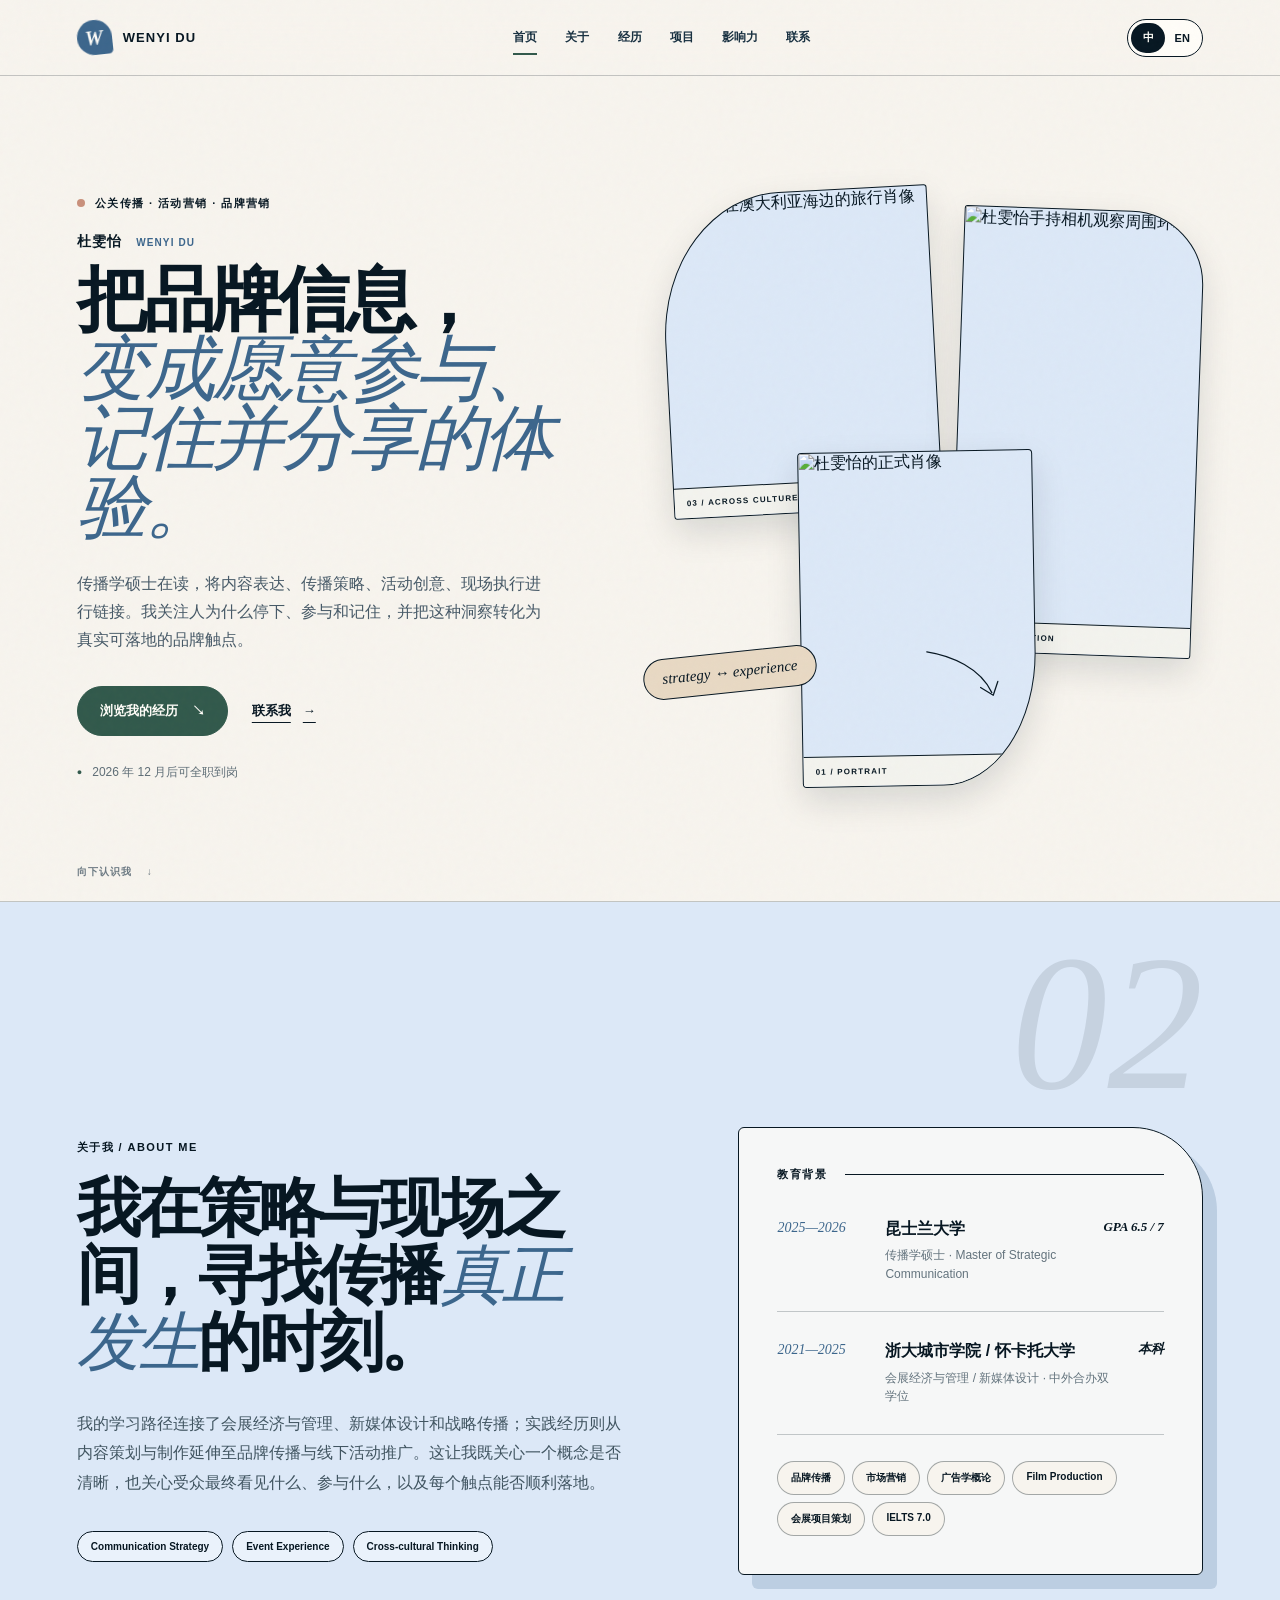
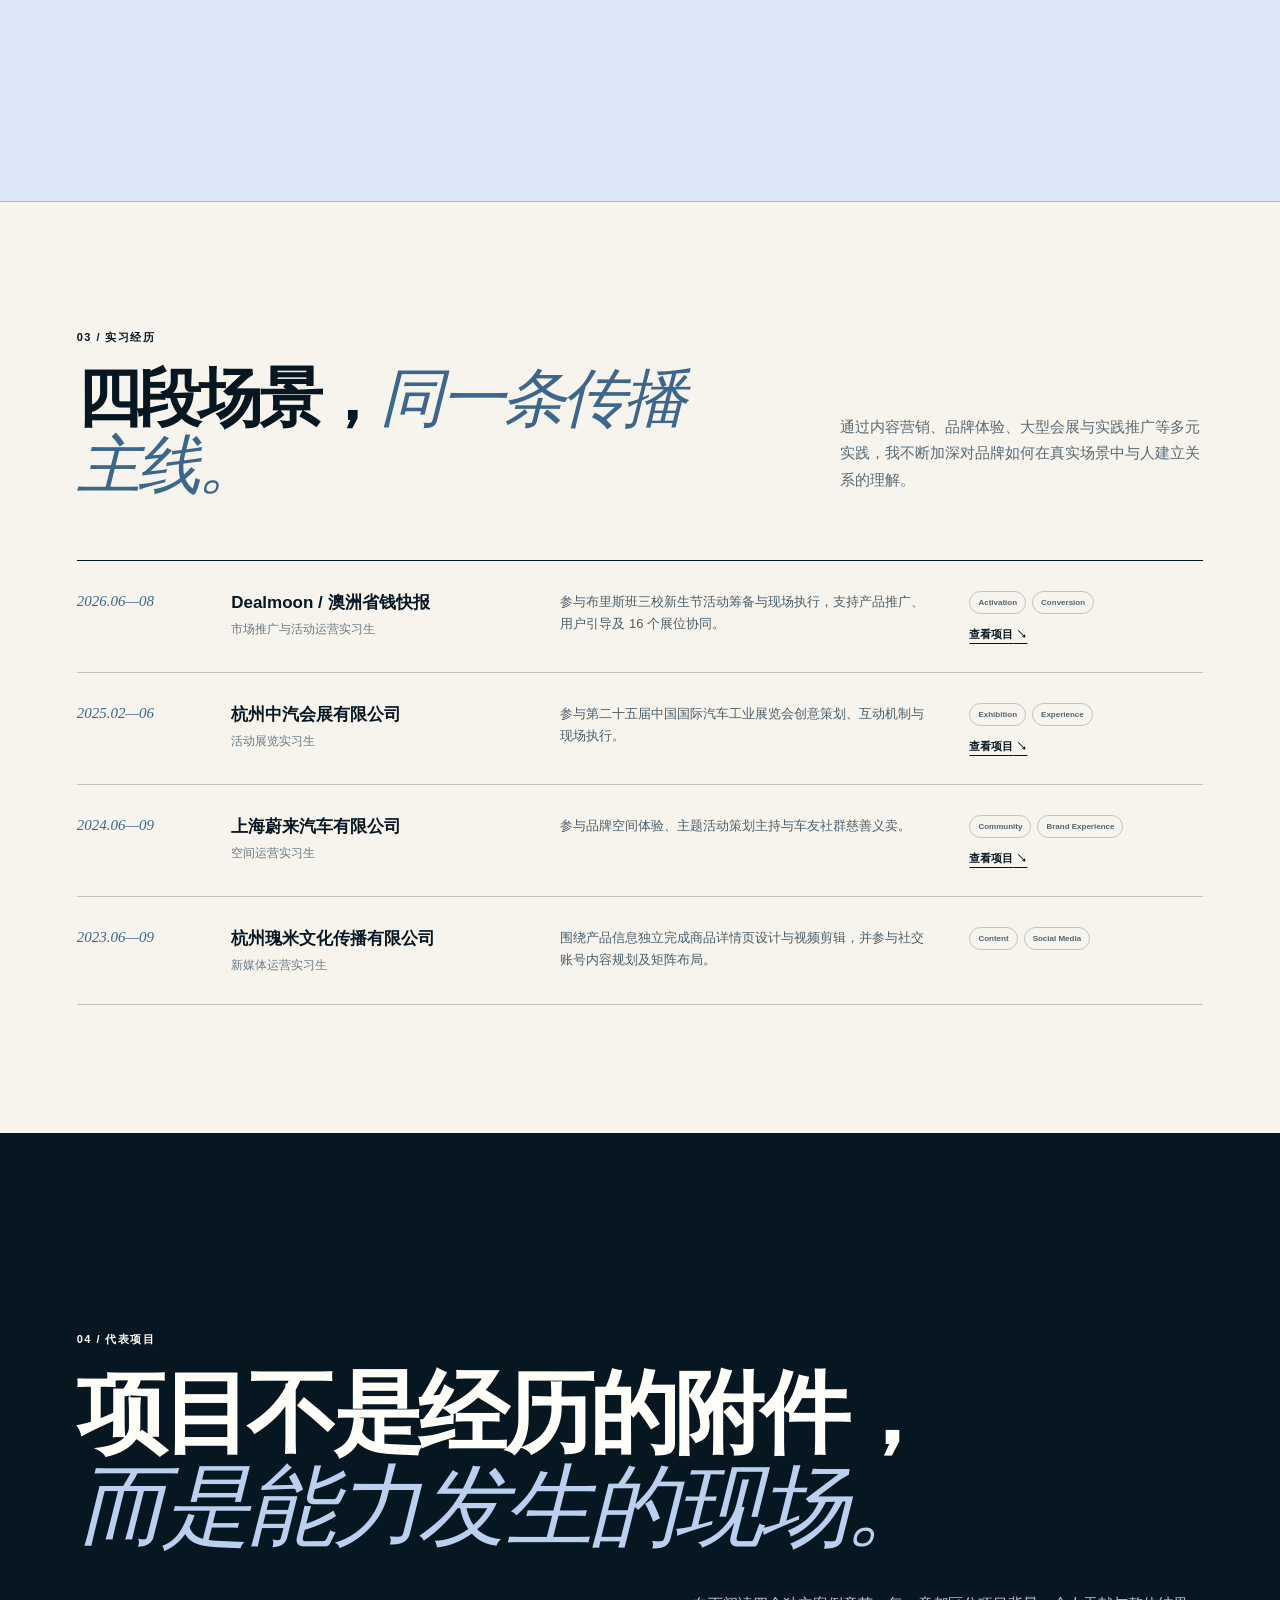
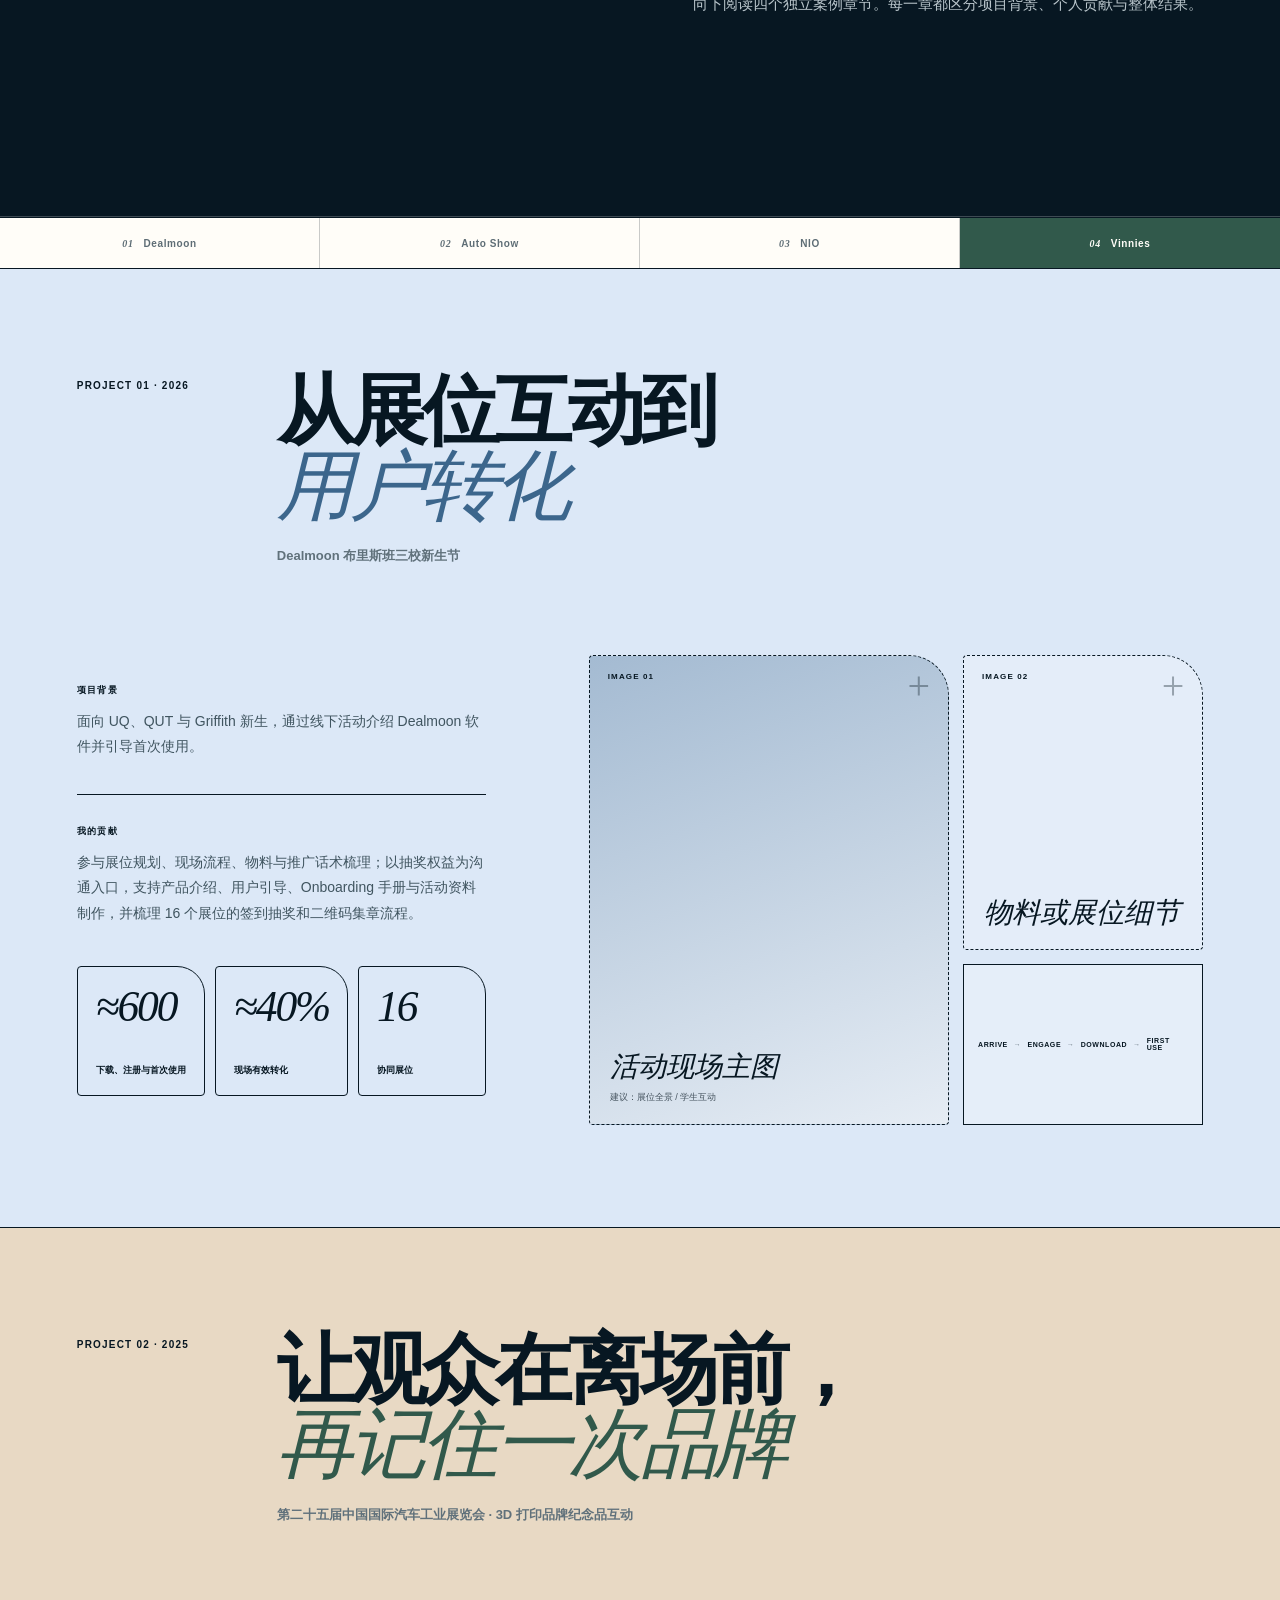
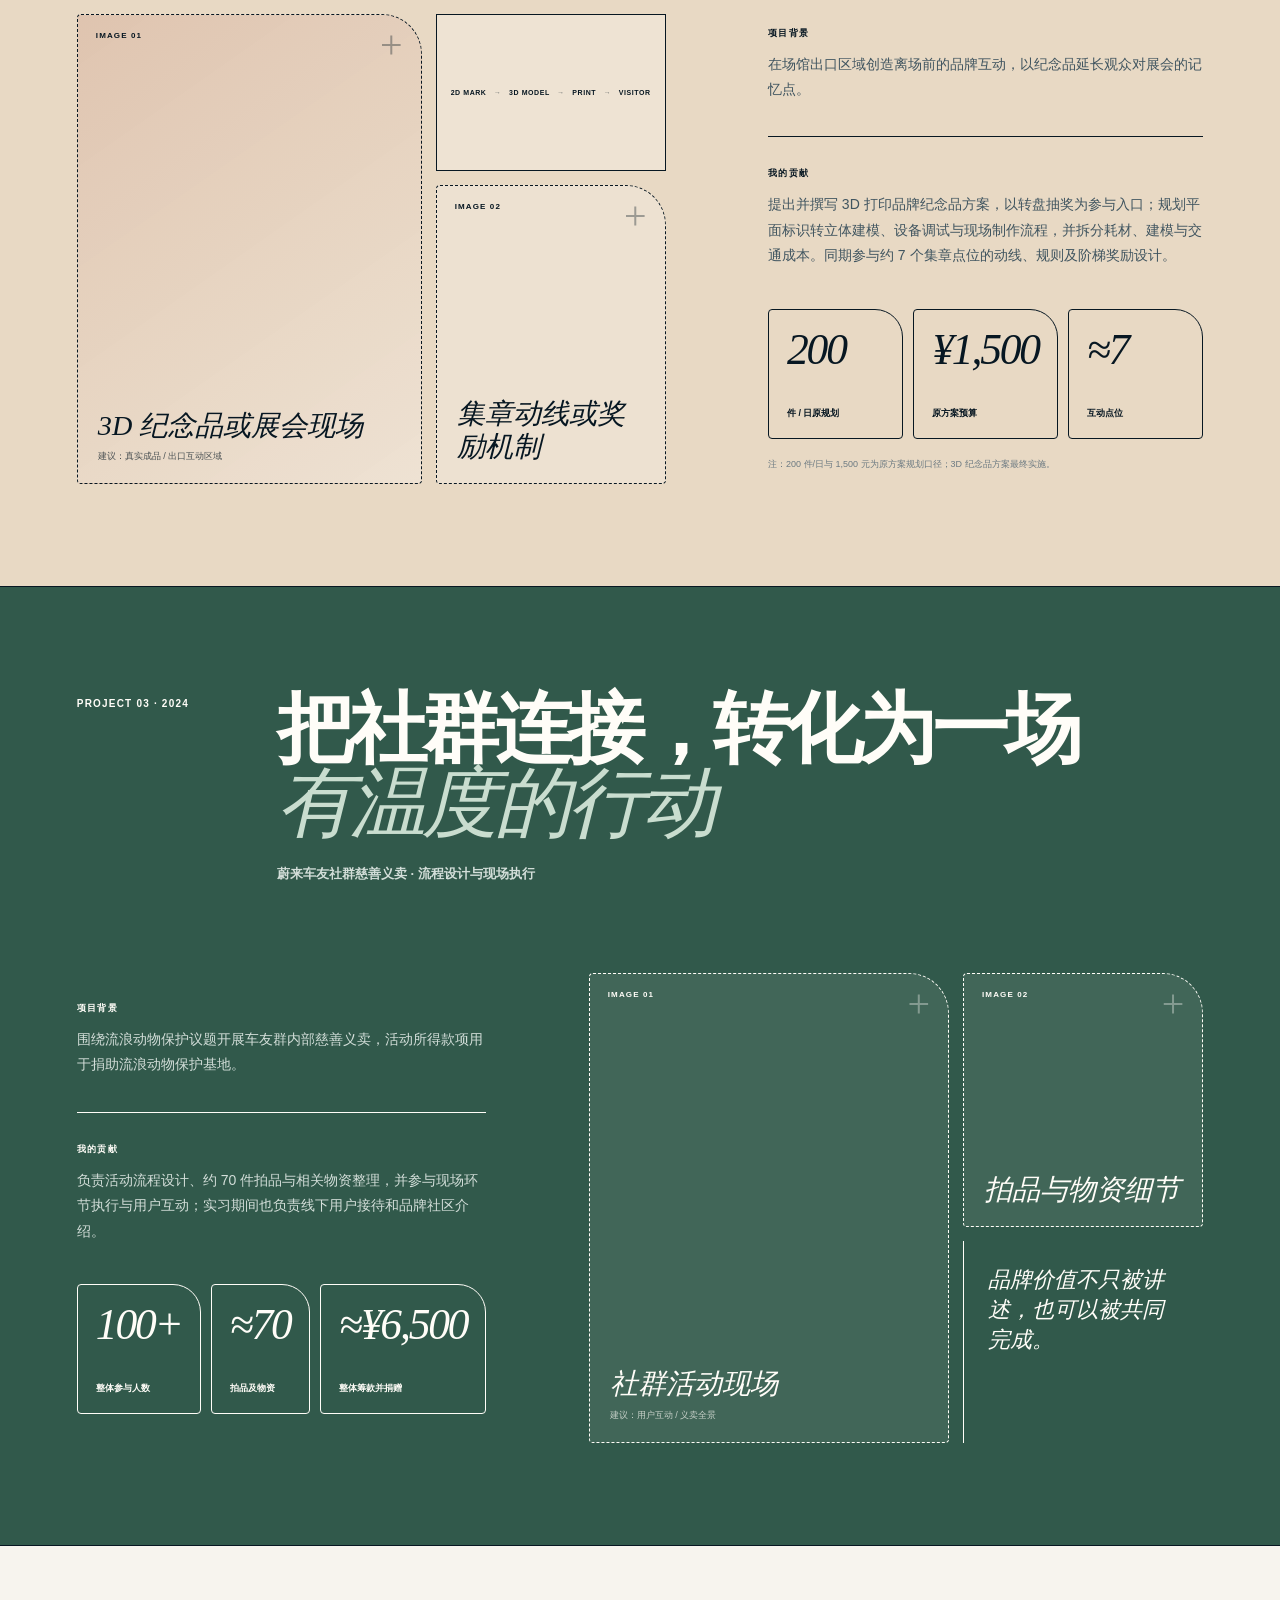
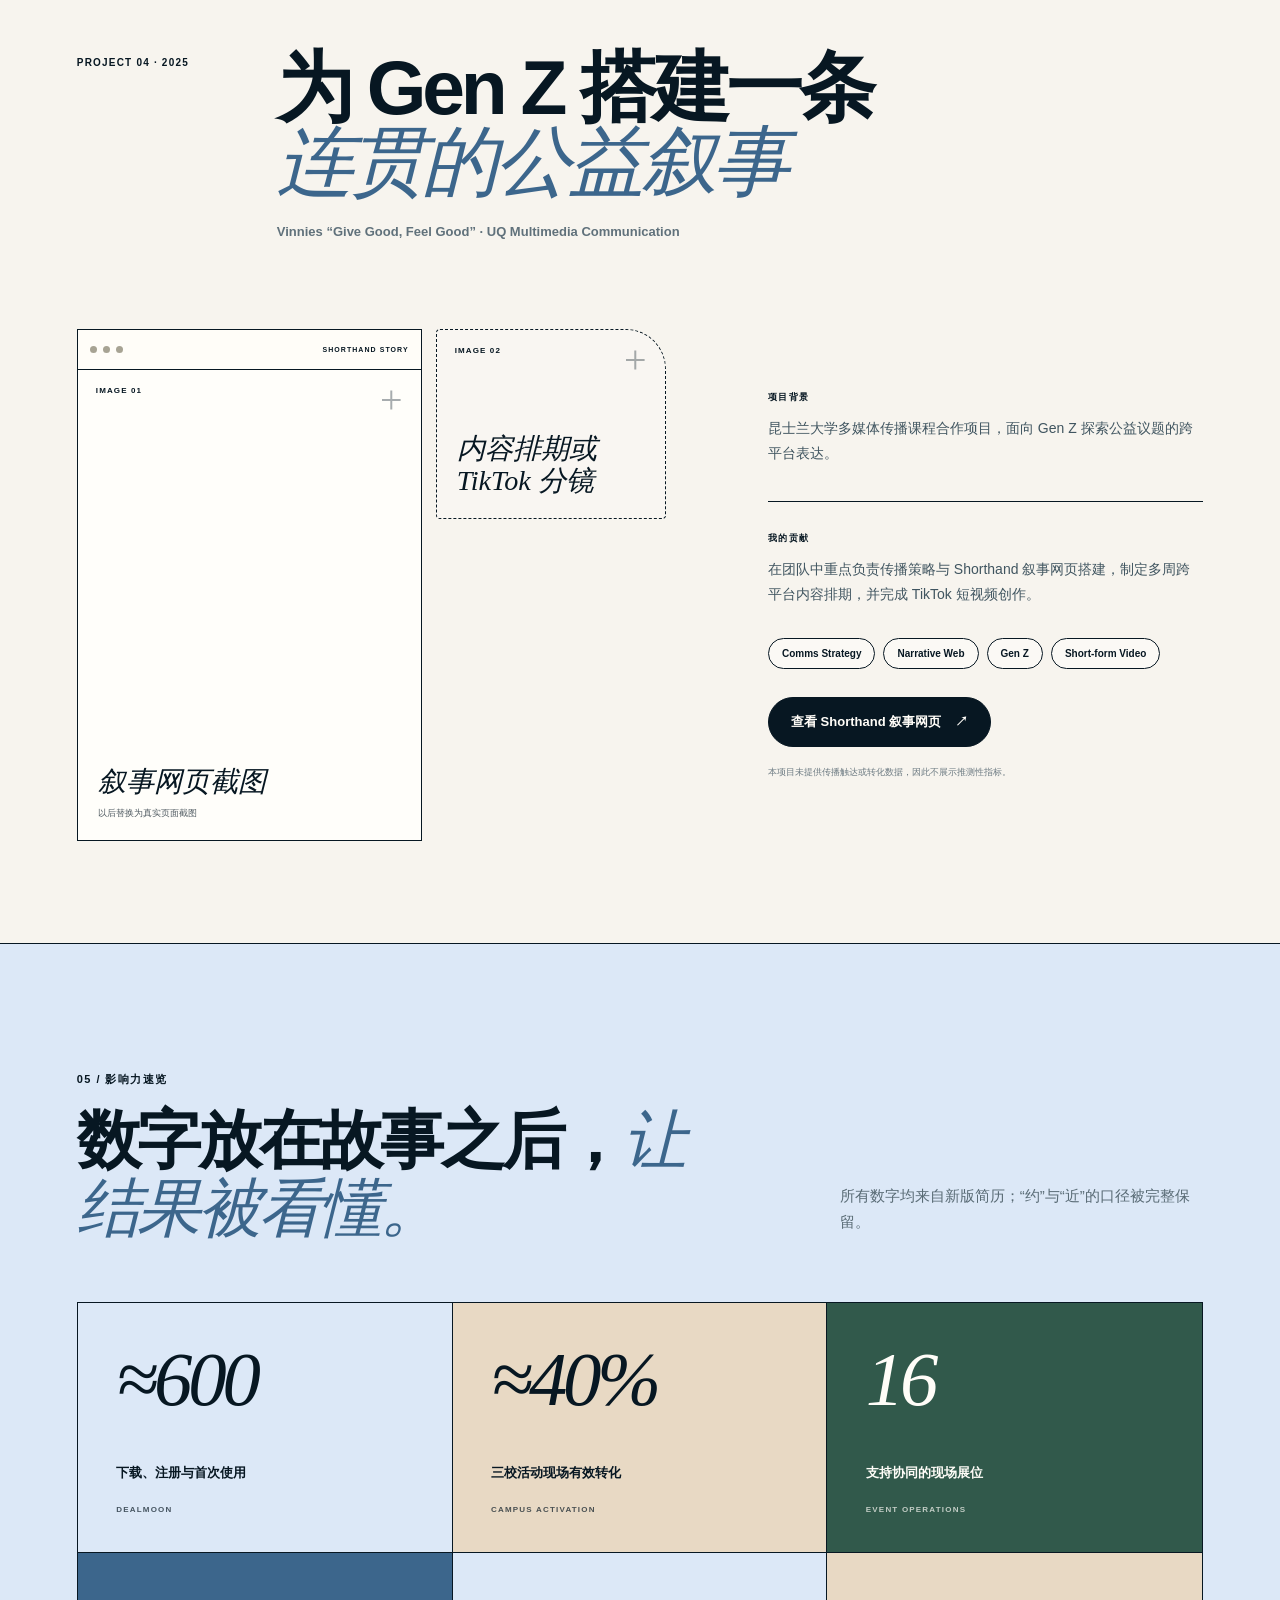
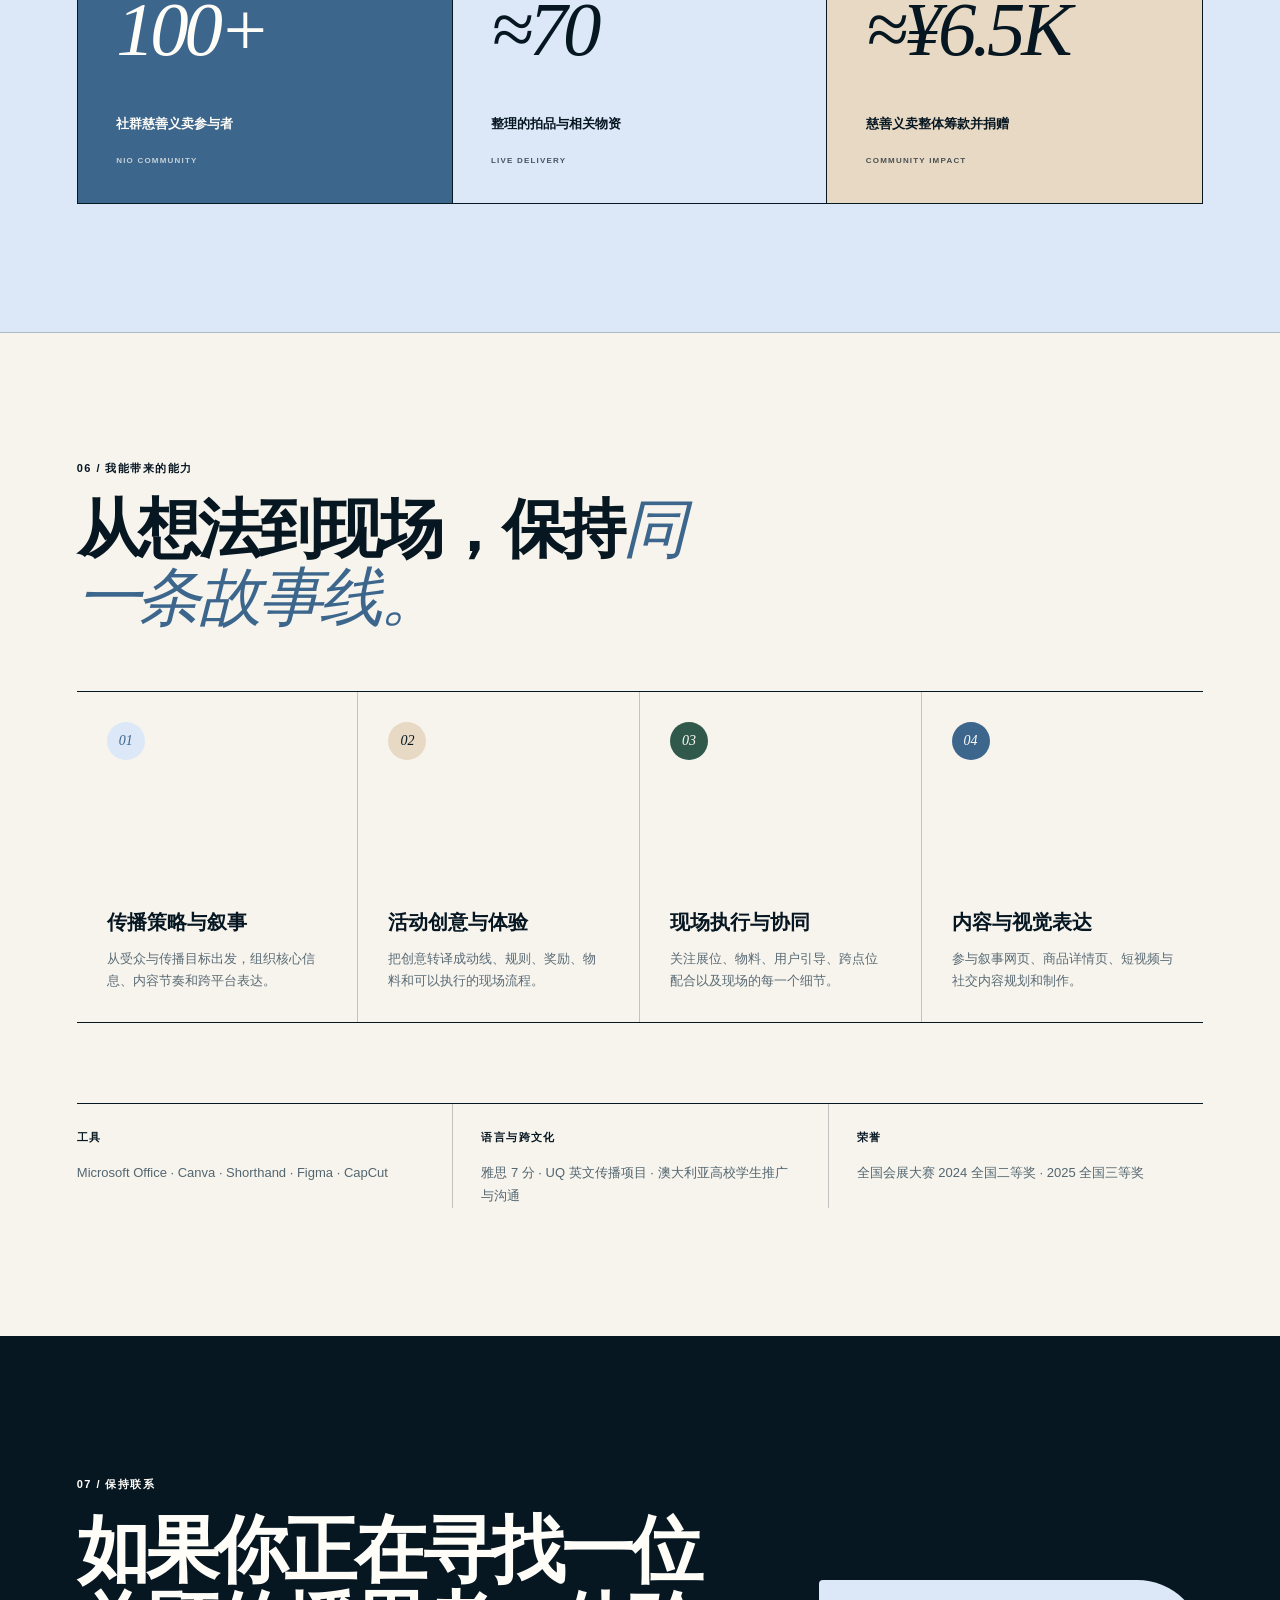
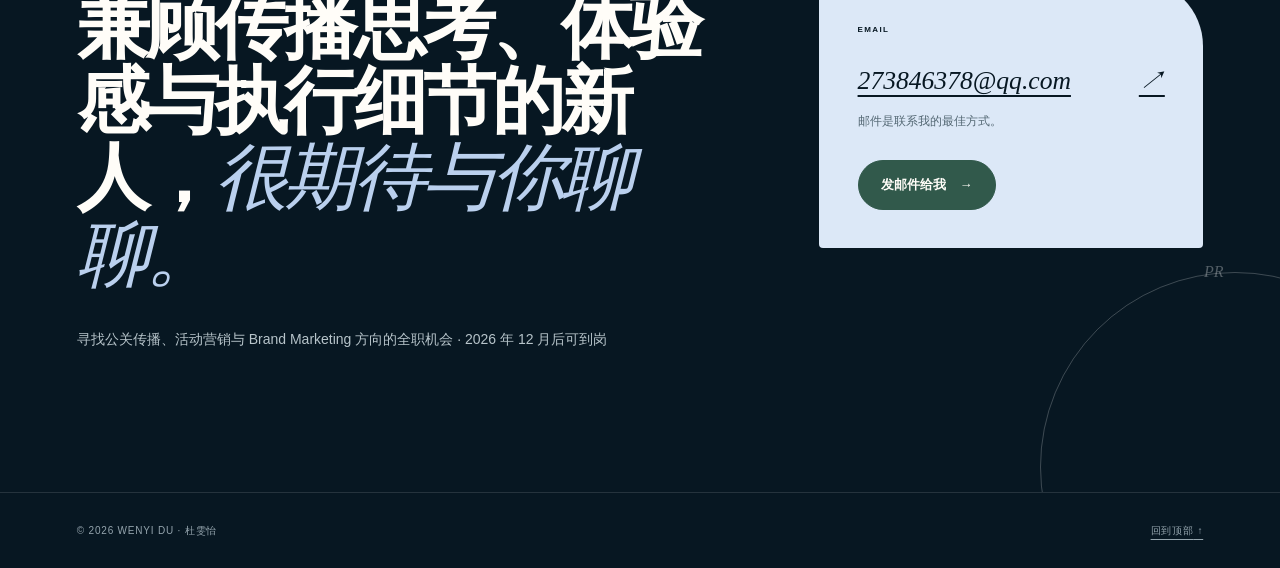
==== index.html @ edca30bc "Rename index-updated.html to index.html" ====
<!DOCTYPE html>
<html lang="zh-CN" data-lang="zh"><head>
  <meta charset="utf-8">
  <meta name="viewport" content="width=device-width, initial-scale=1">
  <meta name="description" content="杜雯怡 Wenyi Du — 公关传播、活动营销与品牌营销个人作品网站。">
  <meta name="theme-color" content="#f7f4ee">
  <title>杜雯怡 Wenyi Du — PR · Events · Marketing</title>
  <link rel="stylesheet" href="styles.css">
</head>
<body>
  <a class="skip-link" href="#main"><span class="i18n zh">跳到主要内容</span><span class="i18n en">Skip to content</span></a>
  <div class="grain" aria-hidden="true"></div>

  <header class="topbar">
    <a class="wordmark" href="#home" aria-label="Wenyi Du home">
      <span class="wordmark-w">W</span>
      <span>WENYI DU</span>
    </a>
    <nav class="desktop-nav" aria-label="Primary navigation">
      <a href="#home" data-nav="home"><span class="i18n zh">首页</span><span class="i18n en">Home</span></a>
      <a href="#about" data-nav="about"><span class="i18n zh">关于</span><span class="i18n en">About</span></a>
      <a href="#experience" data-nav="experience"><span class="i18n zh">经历</span><span class="i18n en">Experience</span></a>
      <a href="#projects" data-nav="projects"><span class="i18n zh">项目</span><span class="i18n en">Projects</span></a>
      <a href="#impact" data-nav="impact"><span class="i18n zh">影响力</span><span class="i18n en">Impact</span></a>
      <a href="#contact" data-nav="contact"><span class="i18n zh">联系</span><span class="i18n en">Contact</span></a>
    </nav>
    <div class="top-actions">
      <div class="language-toggle" aria-label="Language switcher">
        <button type="button" data-set-lang="zh" aria-pressed="true">中</button>
        <button type="button" data-set-lang="en" aria-pressed="false">EN</button>
      </div>
      <button class="menu-button" type="button" aria-expanded="false" aria-controls="mobile-menu">
        <span></span><span></span><span></span><span class="sr-only">Menu</span>
      </button>
    </div>
  </header>

  <nav class="mobile-menu" id="mobile-menu" aria-label="Mobile navigation" hidden="">
    <a href="#home"><span class="i18n zh">首页</span><span class="i18n en">Home</span></a>
    <a href="#about"><span class="i18n zh">关于</span><span class="i18n en">About</span></a>
    <a href="#experience"><span class="i18n zh">经历</span><span class="i18n en">Experience</span></a>
    <a href="#projects"><span class="i18n zh">项目</span><span class="i18n en">Projects</span></a>
    <a href="#impact"><span class="i18n zh">影响力</span><span class="i18n en">Impact</span></a>
    <a href="#contact"><span class="i18n zh">联系</span><span class="i18n en">Contact</span></a>
  </nav>

  <main id="main">
    <section class="hero observed-section" id="home" data-section="home">
      <div class="hero-copy reveal">
        <p class="overline"><span class="dot"></span><span class="i18n zh">公关传播 · 活动营销 · 品牌营销</span><span class="i18n en">PR · EVENTS · BRAND MARKETING</span></p>
        <p class="hero-name"><span class="i18n zh">杜雯怡</span><span class="i18n en">WENYI DU</span><small><span class="i18n zh">WENYI DU</span><span class="i18n en">杜雯怡</span></small></p>
        <h1>
          <span class="i18n zh">把品牌信息，<em>变成愿意参与、记住并分享的体验。</em></span>
          <span class="i18n en">Turning brand stories into experiences people want to <em>join, remember and share.</em></span>
        </h1>
        <p class="hero-intro">
          <span class="i18n zh">传播学硕士在读，将内容表达、传播策略、活动创意、现场执行进行链接。我关注人为什么停下、参与和记住，并把这种洞察转化为真实可落地的品牌触点。</span>
          <span class="i18n en">A Master of Strategic Communication candidate connecting communication strategy, event ideas, on-site delivery and content. I’m interested in what makes people stop, participate and remember—and how that insight becomes a real brand touchpoint.</span>
        </p>
        <div class="hero-actions">
          <a class="button button-primary" href="#experience"><span class="i18n zh">浏览我的经历</span><span class="i18n en">Explore my experience</span><span aria-hidden="true">↘</span></a>
          <a class="text-link" href="#contact"><span class="i18n zh">联系我</span><span class="i18n en">Contact me</span><span aria-hidden="true">→</span></a>
        </div>
        <p class="availability"><span aria-hidden="true">●</span><span class="i18n zh">2026 年 12 月后可全职到岗</span><span class="i18n en">Available full-time after December 2026</span></p>
      </div>

      <div class="photo-collage reveal" aria-label="Portrait collage of Wenyi Du">
        <figure class="hero-photo hero-photo-coast">
          <img src="assets/portrait-coast.jpg" alt="杜雯怡在澳大利亚海边的旅行肖像" data-alt-zh="杜雯怡在澳大利亚海边的旅行肖像" data-alt-en="Wenyi Du on the Australian coast">
          <figcaption>03 / ACROSS CULTURES</figcaption>
        </figure>
        <figure class="hero-photo hero-photo-green">
          <img src="assets/portrait-green.jpg" alt="杜雯怡手持相机观察周围环境" data-alt-zh="杜雯怡手持相机观察周围环境" data-alt-en="Wenyi Du observing her surroundings with a camera">
          <figcaption>02 / OBSERVATION</figcaption>
        </figure>
        <figure class="hero-photo hero-photo-formal">
          <img src="assets/portrait-formal.jpg" alt="杜雯怡的正式肖像" data-alt-zh="杜雯怡的正式肖像" data-alt-en="Formal portrait of Wenyi Du">
          <figcaption>01 / PORTRAIT</figcaption>
        </figure>
        <div class="collage-note" aria-hidden="true">strategy ↔ experience</div>
        <svg class="collage-arrow" viewBox="0 0 120 90" aria-hidden="true"><path d="M8 18c30 2 66 14 82 42"></path><path d="m76 55 16 8 4-17"></path></svg>
      </div>
      <a class="scroll-cue" href="#about"><span class="i18n zh">向下认识我</span><span class="i18n en">Scroll to meet me</span><span aria-hidden="true">↓</span></a>
    </section>

    <section class="about observed-section" id="about" data-section="about">
      <div class="section-number reveal">02</div>
      <div class="about-statement reveal">
        <p class="overline"><span class="i18n zh">关于我 / ABOUT ME</span><span class="i18n en">ABOUT ME / 关于我</span></p>
        <h2>
          <span class="i18n zh">我在策略与现场之间，寻找传播<em>真正发生</em>的时刻。</span>
          <span class="i18n en">I look for the moment communication becomes <em>real</em>—between strategy and the live experience.</span>
        </h2>
        <p>
          <span class="i18n zh">我的学习路径连接了会展经济与管理、新媒体设计和战略传播；实践经历则从内容策划与制作延伸至品牌传播与线下活动推广。这让我既关心一个概念是否清晰，也关心受众最终看见什么、参与什么，以及每个触点能否顺利落地。</span>
          <span class="i18n en">My academic path connects Event Economics &amp; Management, New Media Design and Strategic Communication. My practical experience spans content production, automotive brand spaces, major exhibitions and Australian campus activation. This keeps me attentive to both the clarity of an idea and what audiences actually see, do and remember.</span>
        </p>
        <div class="about-tags" aria-label="Professional interests">
          <span>Communication Strategy</span><span>Event Experience</span><span>Cross-cultural Thinking</span>
        </div>
      </div>

      <div class="education reveal">
        <div class="education-heading">
          <p class="overline"><span class="i18n zh">教育背景</span><span class="i18n en">EDUCATION</span></p>
          <span class="education-line"></span>
        </div>
        <article class="education-item">
          <div class="education-year">2025—2026</div>
          <div>
            <h3><span class="i18n zh">昆士兰大学</span><span class="i18n en">The University of Queensland</span></h3>
            <p><span class="i18n zh">传播学硕士 · Master of Strategic Communication</span><span class="i18n en">Master of Strategic Communication</span></p>
          </div>
          <div class="education-meta">GPA 6.5 / 7</div>
        </article>
        <article class="education-item">
          <div class="education-year">2021—2025</div>
          <div>
            <h3><span class="i18n zh">浙大城市学院 / 怀卡托大学</span><span class="i18n en">Zhejiang University City College / University of Waikato</span></h3>
            <p><span class="i18n zh">会展经济与管理 / 新媒体设计 · 中外合办双学位</span><span class="i18n en">Event Economics &amp; Management / New Media Design · Joint dual degree</span></p>
          </div>
          <div class="education-meta"><span class="i18n zh">本科</span><span class="i18n en">Bachelor’s</span></div>
        </article>
        <div class="course-list">
          <span><span class="i18n zh">品牌传播</span><span class="i18n en">Brand Communication</span></span>
          <span><span class="i18n zh">市场营销</span><span class="i18n en">Marketing</span></span>
          <span><span class="i18n zh">广告学概论</span><span class="i18n en">Advertising</span></span>
          <span>Film Production</span>
          <span><span class="i18n zh">会展项目策划</span><span class="i18n en">Exhibition Planning</span></span>
          <span>IELTS 7.0</span>
        </div>
      </div>
    </section>

    <section class="experience observed-section" id="experience" data-section="experience">
      <div class="section-heading reveal">
        <div>
          <p class="overline">03 / <span class="i18n zh">实习经历</span><span class="i18n en">EXPERIENCE</span></p>
          <h2><span class="i18n zh">四段场景，<em>同一条传播主线。</em></span><span class="i18n en">Four contexts, <em>one communication thread.</em></span></h2>
        </div>
        <p><span class="i18n zh">通过内容营销、品牌体验、大型会展与实践推广等多元实践，我不断加深对品牌如何在真实场景中与人建立关系的理解。</span><span class="i18n en">Across diverse markets and communication contexts, I continue to explore how brands reach people, resonate with them, and build genuine, lasting relationships。</span></p>
      </div>

      <div class="experience-list reveal">
        <article class="experience-row">
          <time>2026.06—08</time>
          <div class="experience-company"><h3>Dealmoon / 澳洲省钱快报</h3><p><span class="i18n zh">市场推广与活动运营实习生</span><span class="i18n en">Marketing &amp; Event Operations Intern</span></p></div>
          <p class="experience-summary"><span class="i18n zh">参与布里斯班三校新生节活动筹备与现场执行，支持产品推广、用户引导及 16 个展位协同。</span><span class="i18n en">Supported Brisbane orientation events across three universities, including product promotion, user onboarding and coordination across 16 booths.</span></p>
          <div class="experience-end"><div class="mini-tags"><span>Activation</span><span>Conversion</span></div><a href="#project-dealmoon"><span class="i18n zh">查看项目</span><span class="i18n en">View project</span> ↘</a></div>
        </article>
        <article class="experience-row">
          <time>2025.02—06</time>
          <div class="experience-company"><h3><span class="i18n zh">杭州中汽会展有限公司</span><span class="i18n en">China Auto Exhibition · Hangzhou</span></h3><p><span class="i18n zh">活动展览实习生</span><span class="i18n en">Events &amp; Exhibitions Intern</span></p></div>
          <p class="experience-summary"><span class="i18n zh">参与第二十五届中国国际汽车工业展览会创意策划、互动机制与现场执行。</span><span class="i18n en">Contributed to creative planning, interactive mechanics and on-site delivery for the 25th China International Auto Show.</span></p>
          <div class="experience-end"><div class="mini-tags"><span>Exhibition</span><span>Experience</span></div><a href="#project-autoshow"><span class="i18n zh">查看项目</span><span class="i18n en">View project</span> ↘</a></div>
        </article>
        <article class="experience-row">
          <time>2024.06—09</time>
          <div class="experience-company"><h3><span class="i18n zh">上海蔚来汽车有限公司</span><span class="i18n en">NIO · Shanghai</span></h3><p><span class="i18n zh">空间运营实习生</span><span class="i18n en">Space Operations Intern</span></p></div>
          <p class="experience-summary"><span class="i18n zh">参与品牌空间体验、主题活动策划主持与车友社群慈善义卖。</span><span class="i18n en">Supported brand-space experience, themed event planning and hosting, and a community charity auction.</span></p>
          <div class="experience-end"><div class="mini-tags"><span>Community</span><span>Brand Experience</span></div><a href="#project-nio"><span class="i18n zh">查看项目</span><span class="i18n en">View project</span> ↘</a></div>
        </article>
        <article class="experience-row">
          <time>2023.06—09</time>
          <div class="experience-company"><h3><span class="i18n zh">杭州瑰米文化传播有限公司</span><span class="i18n en">Guimi Culture Communication · Hangzhou</span></h3><p><span class="i18n zh">新媒体运营实习生</span><span class="i18n en">Social Media Operations Intern</span></p></div>
          <p class="experience-summary"><span class="i18n zh">围绕产品信息独立完成商品详情页设计与视频剪辑，并参与社交账号内容规划及矩阵布局。</span><span class="i18n en">Created product-detail visuals and video edits while contributing to social content planning and account-matrix structure.</span></p>
          <div class="experience-end"><div class="mini-tags"><span>Content</span><span>Social Media</span></div></div>
        </article>
      </div>
    </section>

    <section class="projects-intro observed-section" id="projects" data-section="projects">
      <p class="overline reveal">04 / <span class="i18n zh">代表项目</span><span class="i18n en">SELECTED PROJECTS</span></p>
      <h2 class="reveal"><span class="i18n zh">项目不是经历的附件，<br><em>而是能力发生的现场。</em></span><span class="i18n en">Projects are where experience<br><em>turns into evidence.</em></span></h2>
      <p class="reveal"><span class="i18n zh">向下阅读四个独立案例章节。每一章都区分项目背景、个人贡献与整体结果。</span><span class="i18n en">Scroll through four focused case-study chapters. Each separates context, personal contribution and overall outcome.</span></p>
    </section>

    <div class="project-collection">
    <nav class="project-index" aria-label="Project index">
      <a href="#project-dealmoon" data-project-link="dealmoon"><span>01</span> Dealmoon</a>
      <a href="#project-autoshow" data-project-link="autoshow"><span>02</span> Auto Show</a>
      <a href="#project-nio" data-project-link="nio"><span>03</span> NIO</a>
      <a href="#project-vinnies" data-project-link="vinnies"><span>04</span> Vinnies</a>
    </nav>

    <section class="project-chapter project-dealmoon observed-project" id="project-dealmoon" data-project="dealmoon">
      <div class="project-header reveal">
        <p class="project-no">PROJECT 01 · 2026</p>
        <h2><span class="i18n zh">从展位互动到<em>用户转化</em></span><span class="i18n en">From booth interaction to <em>user conversion</em></span></h2>
        <p class="project-subtitle"><span class="i18n zh">Dealmoon 布里斯班三校新生节</span><span class="i18n en">Dealmoon Brisbane Campus Activation</span></p>
      </div>
      <div class="project-layout">
        <div class="project-story reveal">
          <div class="story-block"><span class="story-label"><span class="i18n zh">项目背景</span><span class="i18n en">CONTEXT</span></span><p><span class="i18n zh">面向 UQ、QUT 与 Griffith 新生，通过线下活动介绍 Dealmoon 软件并引导首次使用。</span><span class="i18n en">Orientation events for UQ, QUT and Griffith students, introducing the Dealmoon app and guiding first use.</span></p></div>
          <div class="story-block"><span class="story-label"><span class="i18n zh">我的贡献</span><span class="i18n en">MY CONTRIBUTION</span></span><p><span class="i18n zh">参与展位规划、现场流程、物料与推广话术梳理；以抽奖权益为沟通入口，支持产品介绍、用户引导、Onboarding 手册与活动资料制作，并梳理 16 个展位的签到抽奖和二维码集章流程。</span><span class="i18n en">Contributed to booth planning, on-site flow, materials and talk tracks; used prize-draw benefits as a conversation entry point; supported product onboarding, handbook and event-material creation, plus sign-in and QR stamp processes across 16 booths.</span></p></div>
          <div class="project-metrics"><div><strong>≈600</strong><span><span class="i18n zh">下载、注册与首次使用</span><span class="i18n en">completed onboarding actions</span></span></div><div><strong>≈40%</strong><span><span class="i18n zh">现场有效转化</span><span class="i18n en">effective on-site conversion</span></span></div><div><strong>16</strong><span><span class="i18n zh">协同展位</span><span class="i18n en">booths supported</span></span></div></div>
        </div>
        <div class="project-gallery reveal">
          <div class="media-slot media-slot-large"><span class="slot-no">IMAGE 01</span><strong><span class="i18n zh">活动现场主图</span><span class="i18n en">Event hero image</span></strong><small><span class="i18n zh">建议：展位全景 / 学生互动</span><span class="i18n en">Suggested: booth or audience interaction</span></small></div>
          <div class="media-slot"><span class="slot-no">IMAGE 02</span><strong><span class="i18n zh">物料或展位细节</span><span class="i18n en">Booth / material detail</span></strong></div>
          <div class="journey-diagram"><span>ARRIVE</span><i>→</i><span>ENGAGE</span><i>→</i><span>DOWNLOAD</span><i>→</i><span>FIRST USE</span></div>
        </div>
      </div>
    </section>

    <section class="project-chapter project-autoshow observed-project" id="project-autoshow" data-project="autoshow">
      <div class="project-header reveal">
        <p class="project-no">PROJECT 02 · 2025</p>
        <h2><span class="i18n zh">让观众在离场前，<em>再记住一次品牌</em></span><span class="i18n en">One more memorable brand moment <em>before visitors leave</em></span></h2>
        <p class="project-subtitle"><span class="i18n zh">第二十五届中国国际汽车工业展览会 · 3D 打印品牌纪念品互动</span><span class="i18n en">25th China International Auto Show · 3D-printed brand souvenir activation</span></p>
      </div>
      <div class="project-layout project-layout-reverse">
        <div class="project-gallery reveal">
          <div class="media-slot media-slot-large"><span class="slot-no">IMAGE 01</span><strong><span class="i18n zh">3D 纪念品或展会现场</span><span class="i18n en">3D souvenir or exhibition view</span></strong><small><span class="i18n zh">建议：真实成品 / 出口互动区域</span><span class="i18n en">Suggested: real output or exit activation</span></small></div>
          <div class="process-strip"><span>2D MARK</span><i>→</i><span>3D MODEL</span><i>→</i><span>PRINT</span><i>→</i><span>VISITOR</span></div>
          <div class="media-slot"><span class="slot-no">IMAGE 02</span><strong><span class="i18n zh">集章动线或奖励机制</span><span class="i18n en">Stamp route or reward system</span></strong></div>
        </div>
        <div class="project-story reveal">
          <div class="story-block"><span class="story-label"><span class="i18n zh">项目背景</span><span class="i18n en">CONTEXT</span></span><p><span class="i18n zh">在场馆出口区域创造离场前的品牌互动，以纪念品延长观众对展会的记忆点。</span><span class="i18n en">An exit-zone interaction designed to extend the exhibition’s brand memory through a physical souvenir.</span></p></div>
          <div class="story-block"><span class="story-label"><span class="i18n zh">我的贡献</span><span class="i18n en">MY CONTRIBUTION</span></span><p><span class="i18n zh">提出并撰写 3D 打印品牌纪念品方案，以转盘抽奖为参与入口；规划平面标识转立体建模、设备调试与现场制作流程，并拆分耗材、建模与交通成本。同期参与约 7 个集章点位的动线、规则及阶梯奖励设计。</span><span class="i18n en">Proposed and wrote a 3D-printed souvenir concept using a spinning-wheel draw as entry point; mapped 2D-to-3D modelling, equipment testing and on-site production, and broke down material, modelling and transport costs. Also contributed to a seven-stop stamp route and tiered rewards.</span></p></div>
          <div class="project-metrics"><div><strong>200</strong><span><span class="i18n zh">件 / 日原规划</span><span class="i18n en">items/day planned</span></span></div><div><strong>¥1,500</strong><span><span class="i18n zh">原方案预算</span><span class="i18n en">proposed budget</span></span></div><div><strong>≈7</strong><span><span class="i18n zh">互动点位</span><span class="i18n en">interactive stops</span></span></div></div>
          <p class="metric-note"><span class="i18n zh">注：200 件/日与 1,500 元为原方案规划口径；3D 纪念品方案最终实施。</span><span class="i18n en">Note: 200 items/day and RMB 1,500 are planning figures; the 3D souvenir concept was implemented.</span></p>
        </div>
      </div>
    </section>

    <section class="project-chapter project-nio observed-project" id="project-nio" data-project="nio">
      <div class="project-header reveal">
        <p class="project-no">PROJECT 03 · 2024</p>
        <h2><span class="i18n zh">把社群连接，转化为一场<em>有温度的行动</em></span><span class="i18n en">Turning community connection into <em>meaningful action</em></span></h2>
        <p class="project-subtitle"><span class="i18n zh">蔚来车友社群慈善义卖 · 流程设计与现场执行</span><span class="i18n en">NIO Community Charity Auction · Flow design and on-site delivery</span></p>
      </div>
      <div class="project-layout">
        <div class="project-story reveal">
          <div class="story-block"><span class="story-label"><span class="i18n zh">项目背景</span><span class="i18n en">CONTEXT</span></span><p><span class="i18n zh">围绕流浪动物保护议题开展车友群内部慈善义卖，活动所得款项用于捐助流浪动物保护基地。</span><span class="i18n en">An internal owner-community charity auction focused on stray-animal welfare, with proceeds donated to a protection base.</span></p></div>
          <div class="story-block"><span class="story-label"><span class="i18n zh">我的贡献</span><span class="i18n en">MY CONTRIBUTION</span></span><p><span class="i18n zh">负责活动流程设计、约 70 件拍品与相关物资整理，并参与现场环节执行与用户互动；实习期间也负责线下用户接待和品牌社区介绍。</span><span class="i18n en">Designed the event flow, organised approximately 70 auction items and related materials, and supported live execution and audience interaction; also handled offline reception and introduction to the brand community during the internship.</span></p></div>
          <div class="project-metrics"><div><strong>100+</strong><span><span class="i18n zh">整体参与人数</span><span class="i18n en">overall participants</span></span></div><div><strong>≈70</strong><span><span class="i18n zh">拍品及物资</span><span class="i18n en">items prepared</span></span></div><div><strong>≈¥6,500</strong><span><span class="i18n zh">整体筹款并捐赠</span><span class="i18n en">raised and donated</span></span></div></div>
        </div>
        <div class="project-gallery reveal">
          <div class="media-slot media-slot-large"><span class="slot-no">IMAGE 01</span><strong><span class="i18n zh">社群活动现场</span><span class="i18n en">Community event atmosphere</span></strong><small><span class="i18n zh">建议：用户互动 / 义卖全景</span><span class="i18n en">Suggested: interaction or event overview</span></small></div>
          <div class="media-slot"><span class="slot-no">IMAGE 02</span><strong><span class="i18n zh">拍品与物资细节</span><span class="i18n en">Auction item details</span></strong></div>
          <blockquote><span class="i18n zh">品牌价值不只被讲述，也可以被共同完成。</span><span class="i18n en">Brand values can be lived together, not only communicated.</span></blockquote>
        </div>
      </div>
    </section>

    <section class="project-chapter project-vinnies observed-project" id="project-vinnies" data-project="vinnies">
      <div class="project-header reveal">
        <p class="project-no">PROJECT 04 · 2025</p>
        <h2><span class="i18n zh">为 Gen Z 搭建一条<em>连贯的公益叙事</em></span><span class="i18n en">A connected social-impact story <em>for Gen Z</em></span></h2>
        <p class="project-subtitle">Vinnies “Give Good, Feel Good” · UQ Multimedia Communication</p>
      </div>
      <div class="project-layout project-layout-reverse">
        <div class="project-gallery reveal">
          <div class="browser-frame">
            <div class="browser-bar"><i></i><i></i><i></i><span>SHORTHAND STORY</span></div>
            <div class="media-slot media-slot-large"><span class="slot-no">IMAGE 01</span><strong><span class="i18n zh">叙事网页截图</span><span class="i18n en">Narrative website screenshot</span></strong><small><span class="i18n zh">以后替换为真实页面截图</span><span class="i18n en">Replace with a real page screenshot later</span></small></div>
          </div>
          <div class="media-slot"><span class="slot-no">IMAGE 02</span><strong><span class="i18n zh">内容排期或 TikTok 分镜</span><span class="i18n en">Content calendar or TikTok storyboard</span></strong></div>
        </div>
        <div class="project-story reveal">
          <div class="story-block"><span class="story-label"><span class="i18n zh">项目背景</span><span class="i18n en">CONTEXT</span></span><p><span class="i18n zh">昆士兰大学多媒体传播课程合作项目，面向 Gen Z 探索公益议题的跨平台表达。</span><span class="i18n en">A University of Queensland multimedia communication collaboration exploring cross-platform social-impact storytelling for Gen Z.</span></p></div>
          <div class="story-block"><span class="story-label"><span class="i18n zh">我的贡献</span><span class="i18n en">MY CONTRIBUTION</span></span><p><span class="i18n zh">在团队中重点负责传播策略与 Shorthand 叙事网页搭建，制定多周跨平台内容排期，并完成 TikTok 短视频创作。</span><span class="i18n en">Focused on communication strategy and Shorthand narrative-site production, developed a multi-week cross-platform content schedule and created TikTok short-video content.</span></p></div>
          <div class="project-tags"><span>Comms Strategy</span><span>Narrative Web</span><span>Gen Z</span><span>Short-form Video</span></div>
          <a class="button button-dark" href="https://preview.shorthand.com/fLh4cAeN0crf4vG5" target="_blank" rel="noopener"><span class="i18n zh">查看 Shorthand 叙事网页</span><span class="i18n en">View the Shorthand story</span><span aria-hidden="true">↗</span></a>
          <p class="metric-note"><span class="i18n zh">本项目未提供传播触达或转化数据，因此不展示推测性指标。</span><span class="i18n en">No reach or conversion metrics were supplied, so no estimated results are shown.</span></p>
        </div>
      </div>
    </section>
    </div>

    <section class="impact observed-section" id="impact" data-section="impact">
      <div class="section-heading reveal">
        <div><p class="overline">05 / <span class="i18n zh">影响力速览</span><span class="i18n en">IMPACT SNAPSHOT</span></p><h2><span class="i18n zh">数字放在故事之后，<em>让结果被看懂。</em></span><span class="i18n en">The numbers follow the story, <em>so the impact makes sense.</em></span></h2></div>
        <p><span class="i18n zh">所有数字均来自新版简历；“约”与“近”的口径被完整保留。</span><span class="i18n en">Every figure comes from the latest resume, with approximate wording preserved.</span></p>
      </div>
      <div class="impact-grid reveal">
        <article><strong>≈600</strong><p><span class="i18n zh">下载、注册与首次使用</span><span class="i18n en">completed downloads, registrations and first uses</span></p><span>DEALMOON</span></article>
        <article><strong>≈40%</strong><p><span class="i18n zh">三校活动现场有效转化</span><span class="i18n en">effective on-site conversion</span></p><span>CAMPUS ACTIVATION</span></article>
        <article><strong>16</strong><p><span class="i18n zh">支持协同的现场展位</span><span class="i18n en">booths supported</span></p><span>EVENT OPERATIONS</span></article>
        <article><strong>100+</strong><p><span class="i18n zh">社群慈善义卖参与者</span><span class="i18n en">charity-auction participants</span></p><span>NIO COMMUNITY</span></article>
        <article><strong>≈70</strong><p><span class="i18n zh">整理的拍品与相关物资</span><span class="i18n en">auction items and materials prepared</span></p><span>LIVE DELIVERY</span></article>
        <article><strong>≈¥6.5K</strong><p><span class="i18n zh">慈善义卖整体筹款并捐赠</span><span class="i18n en">raised and donated overall</span></p><span>COMMUNITY IMPACT</span></article>
      </div>
    </section>

    <section class="capabilities">
      <div class="section-heading reveal">
        <div><p class="overline">06 / <span class="i18n zh">我能带来的能力</span><span class="i18n en">WHAT I BRING</span></p><h2><span class="i18n zh">从想法到现场，保持<em>同一条故事线。</em></span><span class="i18n en">One story, from the idea <em>to the real-world touchpoint.</em></span></h2></div>
      </div>
      <div class="capability-grid reveal">
        <article><span>01</span><h3><span class="i18n zh">传播策略与叙事</span><span class="i18n en">Communication Strategy</span></h3><p><span class="i18n zh">从受众与传播目标出发，组织核心信息、内容节奏和跨平台表达。</span><span class="i18n en">Organising messages, content cadence and cross-platform expression around audience and objectives.</span></p></article>
        <article><span>02</span><h3><span class="i18n zh">活动创意与体验</span><span class="i18n en">Event &amp; Experience Design</span></h3><p><span class="i18n zh">把创意转译成动线、规则、奖励、物料和可以执行的现场流程。</span><span class="i18n en">Translating ideas into journeys, rules, rewards, materials and workable live flows.</span></p></article>
        <article><span>03</span><h3><span class="i18n zh">现场执行与协同</span><span class="i18n en">On-site Delivery</span></h3><p><span class="i18n zh">关注展位、物料、用户引导、跨点位配合以及现场的每一个细节。</span><span class="i18n en">Working across booths, materials, user guidance, multi-stop coordination and live details.</span></p></article>
        <article><span>04</span><h3><span class="i18n zh">内容与视觉表达</span><span class="i18n en">Content &amp; Visual Communication</span></h3><p><span class="i18n zh">参与叙事网页、商品详情页、短视频与社交内容规划和制作。</span><span class="i18n en">Contributing to narrative web, product-detail pages, short video and social content.</span></p></article>
      </div>
      <div class="toolkit reveal">
        <div><p class="overline"><span class="i18n zh">工具</span><span class="i18n en">TOOLS</span></p><p>Microsoft Office · Canva · Shorthand · Figma · CapCut</p></div>
        <div><p class="overline"><span class="i18n zh">语言与跨文化</span><span class="i18n en">LANGUAGE &amp; CROSS-CULTURAL</span></p><p><span class="i18n zh">雅思 7 分 · UQ 英文传播项目 · 澳大利亚高校学生推广与沟通</span><span class="i18n en">IELTS 7.0 · English-language communication projects at UQ · Australian university student promotion</span></p></div>
        <div><p class="overline"><span class="i18n zh">荣誉</span><span class="i18n en">RECOGNITION</span></p><p><span class="i18n zh">全国会展大赛 2024 全国二等奖 · 2025 全国三等奖</span><span class="i18n en">National Exhibition Competition · National 2nd Prize 2024 · National 3rd Prize 2025</span></p></div>
      </div>
    </section>

    <section class="contact observed-section" id="contact" data-section="contact">
      <div class="contact-copy reveal">
        <p class="overline">07 / <span class="i18n zh">保持联系</span><span class="i18n en">LET’S CONNECT</span></p>
        <h2><span class="i18n zh">如果你正在寻找一位兼顾传播思考、体验感与执行细节的新人，<em>很期待与你聊聊。</em></span><span class="i18n en">If you’re looking for an early-career communicator who cares about strategy, experience and delivery details, <em>I’d love to talk.</em></span></h2>
        <p><span class="i18n zh">寻找公关传播、活动营销与 Brand Marketing 方向的全职机会 · 2026 年 12 月后可到岗</span><span class="i18n en">Open to full-time opportunities in PR, event marketing and brand marketing · Available after December 2026</span></p>
      </div>
      <div class="contact-card reveal">
        <span class="contact-label">EMAIL</span>
        <a href="mailto:273846378@qq.com">273846378@qq.com <span aria-hidden="true">↗</span></a>
        <p><span class="i18n zh">邮件是联系我的最佳方式。</span><span class="i18n en">Email is the best way to reach me.</span></p>
        <a class="button button-primary" href="mailto:273846378@qq.com"><span class="i18n zh">发邮件给我</span><span class="i18n en">Email me</span><span aria-hidden="true">→</span></a>
      </div>
      <div class="contact-orbit" aria-hidden="true"><span>PR</span><span>EVENTS</span><span>MARKETING</span></div>
    </section>
  </main>

  <footer>
    <span>© <span id="year"></span> WENYI DU · 杜雯怡</span>
    <a href="#home"><span class="i18n zh">回到顶部</span><span class="i18n en">Back to top</span> ↑</a>
  </footer>

  <script src="script.js"></script>


</body></html>
---- styles.css ----
:root {
  --ink: #071722;
  --ink-soft: #183040;
  --ocean: #3c668c;
  --mist: #dce8f7;
  --eucalyptus: #31594b;
  --sage: #a7a393;
  --oat: #e8d9c4;
  --porcelain: #f7f4ee;
  --blush: #c9907b;
  --white: #fffdf8;
  --rule: rgba(7, 23, 34, .22);
  --page-pad: clamp(24px, 6vw, 92px);
  --nav-h: 76px;
  --serif: Georgia, "Times New Roman", "Songti SC", STSong, serif;
  --sans: Inter, ui-sans-serif, -apple-system, BlinkMacSystemFont, "Segoe UI", "PingFang SC", "Hiragino Sans GB", "Microsoft YaHei", sans-serif;
}

*, *::before, *::after { box-sizing: border-box; }
html { scroll-behavior: smooth; scroll-padding-top: calc(var(--nav-h) + 34px); }
body {
  margin: 0;
  background: var(--porcelain);
  color: var(--ink);
  font-family: var(--sans);
  -webkit-font-smoothing: antialiased;
  overflow-x: hidden;
}
body.menu-open { overflow: hidden; }
a { color: inherit; }
button { color: inherit; font: inherit; }
img { max-width: 100%; display: block; }
::selection { background: var(--oat); color: var(--ink); }

.grain {
  position: fixed;
  inset: 0;
  z-index: 99;
  pointer-events: none;
  opacity: .025;
  background-image: url("data:image/svg+xml,%3Csvg viewBox='0 0 160 160' xmlns='http://www.w3.org/2000/svg'%3E%3Cfilter id='n'%3E%3CfeTurbulence type='fractalNoise' baseFrequency='.92' numOctaves='3' stitchTiles='stitch'/%3E%3C/filter%3E%3Crect width='100%25' height='100%25' filter='url(%23n)'/%3E%3C/svg%3E");
}
.skip-link {
  position: fixed;
  left: 18px;
  top: -80px;
  z-index: 200;
  background: var(--ink);
  color: var(--white);
  padding: 12px 18px;
  border-radius: 4px;
}
.skip-link:focus { top: 12px; }
.sr-only { position: absolute; width: 1px; height: 1px; padding: 0; margin: -1px; overflow: hidden; clip: rect(0,0,0,0); white-space: nowrap; border: 0; }

.i18n { display: none; }
html[data-lang="zh"] .i18n.zh, html[data-lang="en"] .i18n.en { display: inline; }

.topbar {
  height: var(--nav-h);
  position: fixed;
  inset: 0 0 auto;
  z-index: 80;
  display: flex;
  align-items: center;
  justify-content: space-between;
  padding: 0 var(--page-pad);
  border-bottom: 1px solid var(--rule);
  background: rgba(247, 244, 238, .88);
  backdrop-filter: blur(18px);
}
.wordmark { display: inline-flex; align-items: center; gap: 11px; text-decoration: none; font-size: 13px; font-weight: 850; letter-spacing: .08em; }
.wordmark-w {
  width: 35px;
  height: 35px;
  display: grid;
  place-items: center;
  border-radius: 50% 50% 12% 50%;
  background: var(--ocean);
  color: var(--white);
  font: italic 700 20px/1 var(--serif);
  transform: rotate(-6deg);
}
.desktop-nav { display: flex; align-items: center; gap: clamp(18px, 2.2vw, 34px); }
.desktop-nav a { position: relative; text-decoration: none; color: var(--ink-soft); font-size: 12px; font-weight: 700; }
.desktop-nav a::after { content: ""; position: absolute; left: 0; right: 100%; bottom: -9px; height: 2px; background: var(--eucalyptus); transition: right .25s ease; }
.desktop-nav a:hover::after, .desktop-nav a.active::after { right: 0; }
.top-actions { display: flex; align-items: center; gap: 14px; }
.language-toggle { display: flex; border: 1px solid var(--ink); border-radius: 999px; padding: 3px; background: var(--white); }
.language-toggle button { border: 0; background: none; min-width: 34px; min-height: 30px; border-radius: 999px; font-size: 11px; font-weight: 850; cursor: pointer; }
.language-toggle button[aria-pressed="true"] { background: var(--ink); color: var(--white); }
.menu-button { display: none; width: 42px; height: 42px; border: 1px solid var(--ink); border-radius: 50%; background: var(--white); padding: 11px; cursor: pointer; }
.menu-button > span:not(.sr-only) { display: block; height: 1.5px; background: var(--ink); margin: 4px 0; transition: transform .2s ease, opacity .2s ease; }
.menu-button[aria-expanded="true"] span:nth-child(1) { transform: translateY(5.5px) rotate(45deg); }
.menu-button[aria-expanded="true"] span:nth-child(2) { opacity: 0; }
.menu-button[aria-expanded="true"] span:nth-child(3) { transform: translateY(-5.5px) rotate(-45deg); }
.mobile-menu { position: fixed; inset: var(--nav-h) 0 0; z-index: 70; background: var(--mist); padding: 38px var(--page-pad); }
.mobile-menu:not([hidden]) { display: flex; flex-direction: column; gap: 0; }
.mobile-menu a { padding: 17px 0; border-bottom: 1px solid var(--rule); text-decoration: none; font: 500 clamp(30px, 9vw, 48px)/1.1 var(--serif); }

.overline { margin: 0; font-size: 11px; font-weight: 850; letter-spacing: .13em; text-transform: uppercase; }
.dot { display: inline-block; width: 8px; height: 8px; margin-right: 10px; border-radius: 50%; background: var(--blush); }
.button { min-height: 50px; padding: 0 22px; display: inline-flex; align-items: center; justify-content: center; gap: 14px; border: 1px solid var(--ink); border-radius: 999px; text-decoration: none; font-size: 13px; font-weight: 800; transition: transform .2s ease, background .2s ease, color .2s ease; }
.button:hover { transform: translateY(-3px); }
.button-primary { background: var(--eucalyptus); color: var(--white); border-color: var(--eucalyptus); }
.button-dark { width: fit-content; margin-top: 28px; background: var(--ink); color: var(--white); }
.text-link { display: inline-flex; gap: 12px; align-items: center; font-size: 13px; font-weight: 800; text-underline-offset: 7px; }

.hero {
  min-height: 100svh;
  padding: calc(var(--nav-h) + clamp(50px, 8vw, 112px)) var(--page-pad) clamp(72px, 8vw, 110px);
  display: grid;
  grid-template-columns: minmax(0, .92fr) minmax(430px, 1.08fr);
  gap: clamp(50px, 7vw, 110px);
  align-items: center;
  position: relative;
  border-bottom: 1px solid var(--rule);
}
.hero-copy { min-width: 0; }
.hero-name { display: flex; align-items: baseline; gap: 14px; margin: 22px 0 15px; font-size: 14px; font-weight: 850; letter-spacing: .08em; }
.hero-name small { color: var(--ocean); font-size: 10px; }
.hero h1 { margin: 0; max-width: 720px; font-size: clamp(50px, 5.55vw, 88px); line-height: .97; letter-spacing: -.057em; }
.hero h1 em { display: block; font-family: var(--serif); font-weight: 400; letter-spacing: -.045em; color: var(--ocean); }
.hero-intro { max-width: 660px; margin: 28px 0 0; color: #465967; font-size: clamp(15px, 1.25vw, 18px); line-height: 1.75; }
.hero-actions { display: flex; gap: 24px; align-items: center; margin-top: 32px; flex-wrap: wrap; }
.availability { display: flex; align-items: center; gap: 10px; margin: 28px 0 0; color: #5e6d76; font-size: 12px; }
.availability > span:first-child { color: var(--eucalyptus); font-size: 9px; }

.photo-collage { min-height: 620px; position: relative; perspective: 1000px; }
.hero-photo { position: absolute; margin: 0; overflow: hidden; background: var(--mist); border: 1px solid var(--ink); box-shadow: 0 14px 34px rgba(7, 23, 34, .13); }
.hero-photo img { width: 100%; height: 100%; object-fit: cover; transition: transform .5s ease; }
.hero-photo:hover img { transform: scale(1.025); }
.hero-photo figcaption { position: absolute; left: 0; right: 0; bottom: 0; padding: 10px 12px; background: rgba(247,244,238,.9); border-top: 1px solid var(--ink); color: var(--ink); font-size: 8px; font-weight: 850; letter-spacing: .15em; }
.hero-photo-coast { width: 48%; height: 52%; left: 4%; top: 2%; border-radius: 45% 3px 3px 3px; transform: rotate(-3deg); }
.hero-photo-coast img { object-position: 50% 67%; }
.hero-photo-green { width: 43%; height: 72%; right: 1%; top: 5%; border-radius: 3px 74px 3px 3px; transform: rotate(2deg); }
.hero-photo-green img { object-position: 52% 49%; }
.hero-photo-formal { width: 42%; height: 54%; left: 28%; bottom: 2%; z-index: 3; border-radius: 4px 4px 40% 4px; transform: rotate(-1deg); }
.hero-photo-formal img { object-position: center 24%; }
.collage-note { position: absolute; z-index: 5; left: 0; bottom: 17%; transform: rotate(-6deg); background: var(--oat); border: 1px solid var(--ink); border-radius: 999px; padding: 12px 18px; font: italic 500 15px/1 var(--serif); }
.collage-arrow { position: absolute; z-index: 4; width: 100px; height: 80px; right: 33%; bottom: 13%; transform: rotate(5deg); fill: none; stroke: var(--ink); stroke-width: 1.5; stroke-linecap: round; stroke-linejoin: round; }
.scroll-cue { position: absolute; left: var(--page-pad); bottom: 22px; display: flex; align-items: center; gap: 15px; color: #6c7a83; text-decoration: none; font-size: 10px; font-weight: 750; letter-spacing: .1em; text-transform: uppercase; }

.reveal { opacity: 0; transform: translateY(24px); transition: opacity .7s ease, transform .7s ease; }
.reveal.visible { opacity: 1; transform: none; }

.about { min-height: 100svh; padding: clamp(95px, 11vw, 170px) var(--page-pad); position: relative; display: grid; grid-template-columns: minmax(0, 1.08fr) minmax(430px, .92fr); gap: clamp(54px, 9vw, 140px); align-items: center; background: var(--mist); border-bottom: 1px solid var(--rule); }
.section-number { position: absolute; top: 26px; right: var(--page-pad); color: rgba(7,23,34,.1); font: italic 400 clamp(90px, 15vw, 220px)/1 var(--serif); }
.about-statement h2, .section-heading h2, .projects-intro h2, .contact h2 { margin: 20px 0 0; font-size: clamp(43px, 5vw, 76px); line-height: 1.04; letter-spacing: -.052em; }
.about-statement h2 em, .section-heading h2 em, .projects-intro h2 em, .contact h2 em { font-family: var(--serif); font-weight: 400; color: var(--ocean); }
.about-statement > p:not(.overline) { max-width: 720px; margin: 32px 0 0; color: #415561; font-size: 16px; line-height: 1.85; }
.about-tags { margin-top: 34px; display: flex; flex-wrap: wrap; gap: 9px; }
.about-tags span, .course-list > span, .project-tags span { border: 1px solid var(--ink); border-radius: 999px; padding: 9px 13px; background: rgba(255,255,255,.4); font-size: 10px; font-weight: 800; }
.education { position: relative; z-index: 2; background: rgba(255,253,248,.76); border: 1px solid var(--ink); border-radius: 6px 70px 6px 6px; padding: clamp(24px, 3vw, 42px); box-shadow: 14px 14px 0 rgba(60,102,140,.2); }
.education-heading { display: flex; align-items: center; gap: 18px; margin-bottom: 8px; }
.education-line { height: 1px; flex: 1; background: var(--ink); }
.education-item { display: grid; grid-template-columns: 90px 1fr auto; gap: 18px; padding: 28px 0; border-bottom: 1px solid var(--rule); align-items: start; }
.education-year { color: var(--ocean); font: italic 500 14px/1.4 var(--serif); }
.education-item h3 { margin: 0; font-size: 16px; line-height: 1.35; }
.education-item p { margin: 7px 0 0; color: #63737d; font-size: 12px; line-height: 1.55; }
.education-meta { font: italic 600 13px/1.4 var(--serif); white-space: nowrap; }
.course-list { display: flex; gap: 7px; flex-wrap: wrap; margin-top: 26px; }
.course-list > span { background: var(--porcelain); border-color: rgba(7,23,34,.35); }

.experience { padding: clamp(96px, 10vw, 155px) var(--page-pad); background: var(--porcelain); }
.section-heading { display: grid; grid-template-columns: minmax(0, 1fr) minmax(320px, .55fr); gap: clamp(36px, 8vw, 110px); align-items: end; margin-bottom: 60px; }
.section-heading > div, .section-heading > p { min-width: 0; }
.section-heading > p { margin: 0 0 7px; color: #596b75; font-size: 15px; line-height: 1.75; }
.experience-list { border-top: 1px solid var(--ink); }
.experience-row { display: grid; grid-template-columns: 116px 1.02fr 1.3fr .82fr; gap: clamp(20px, 3vw, 44px); padding: 30px 0; border-bottom: 1px solid var(--rule); align-items: start; transition: padding .25s ease, background .25s ease; }
.experience-row:hover { padding-inline: 14px; background: var(--mist); }
.experience-row time { color: var(--ocean); font: italic 500 15px/1.4 var(--serif); }
.experience-company h3 { margin: 0; font-size: 17px; line-height: 1.38; }
.experience-company p { margin: 7px 0 0; color: #697984; font-size: 12px; }
.experience-summary { margin: 0; color: #4b5f69; font-size: 13px; line-height: 1.7; }
.experience-end { display: flex; flex-direction: column; align-items: flex-start; gap: 13px; }
.mini-tags { display: flex; gap: 6px; flex-wrap: wrap; }
.mini-tags span { padding: 6px 8px; border: 1px solid var(--rule); border-radius: 999px; color: #526570; font-size: 8px; font-weight: 800; }
.experience-end a { font-size: 11px; font-weight: 850; text-underline-offset: 5px; }

.projects-intro { min-height: 76svh; padding: clamp(100px, 12vw, 190px) var(--page-pad); display: flex; flex-direction: column; align-items: flex-start; justify-content: center; background: var(--ink); color: var(--white); border-bottom: 1px solid rgba(255,255,255,.22); }
.projects-intro h2 { max-width: 1050px; font-size: clamp(52px, 7vw, 106px); }
.projects-intro h2 em { color: #bad0ee; }
.projects-intro > p:last-child { max-width: 660px; margin: 38px 0 0 auto; color: #b8c4ca; font-size: 15px; line-height: 1.75; }
.project-collection { position: relative; }
.project-index { position: sticky; top: var(--nav-h); z-index: 50; height: 52px; display: grid; grid-template-columns: repeat(4, 1fr); background: var(--white); border-block: 1px solid var(--ink); }
.project-index a { display: flex; align-items: center; justify-content: center; gap: 10px; text-decoration: none; border-right: 1px solid var(--rule); color: #5e6d75; font-size: 10px; font-weight: 850; letter-spacing: .06em; transition: background .2s ease, color .2s ease; }
.project-index a:last-child { border-right: 0; }
.project-index a span { font-family: var(--serif); font-style: italic; }
.project-index a:hover, .project-index a.active { background: var(--eucalyptus); color: var(--white); }

.project-chapter { min-height: calc(100svh - var(--nav-h) - 52px); padding: clamp(74px, 8vw, 130px) var(--page-pad); scroll-margin-top: calc(var(--nav-h) + 51px); border-bottom: 1px solid var(--ink); }
.project-header { display: grid; grid-template-columns: 160px minmax(0, 1fr); column-gap: 40px; align-items: start; }
.project-no { grid-row: 1 / span 2; margin: 8px 0 0; font-size: 10px; font-weight: 850; letter-spacing: .12em; }
.project-header h2 { margin: 0; max-width: 1080px; font-size: clamp(46px, 6vw, 90px); line-height: 1; letter-spacing: -.055em; }
.project-header h2 em { display: block; font-family: var(--serif); font-weight: 400; color: var(--ocean); }
.project-subtitle { margin: 22px 0 0; color: #60717b; font-size: 13px; font-weight: 750; }
.project-layout { display: grid; grid-template-columns: minmax(360px, .8fr) minmax(0, 1.2fr); gap: clamp(48px, 8vw, 120px); margin-top: clamp(60px, 7vw, 100px); align-items: center; }
.project-layout-reverse { grid-template-columns: minmax(0, 1.15fr) minmax(360px, .85fr); }
.story-block + .story-block { margin-top: 34px; padding-top: 30px; border-top: 1px solid currentColor; }
.story-label { display: block; margin-bottom: 12px; font-size: 9px; font-weight: 900; letter-spacing: .15em; }
.story-block p { margin: 0; color: #405560; font-size: 14px; line-height: 1.82; }
.project-metrics { display: grid; grid-template-columns: repeat(3, 1fr); gap: 10px; margin-top: 40px; }
.project-metrics > div { min-height: 130px; padding: 18px; border: 1px solid currentColor; border-radius: 4px 28px 4px 4px; display: flex; flex-direction: column; justify-content: space-between; }
.project-metrics strong { font: italic 500 clamp(30px, 3.4vw, 52px)/1 var(--serif); letter-spacing: -.05em; }
.project-metrics span { font-size: 9px; font-weight: 750; line-height: 1.45; }
.metric-note { margin: 18px 0 0; color: #6c7a82; font-size: 9px; line-height: 1.6; }
.project-gallery { display: grid; grid-template-columns: 1.2fr .8fr; gap: 14px; align-items: stretch; }
.media-slot { min-height: 190px; padding: 20px; border: 1px dashed currentColor; border-radius: 4px 40px 4px 4px; display: flex; flex-direction: column; justify-content: flex-end; background: rgba(255,255,255,.23); position: relative; overflow: hidden; }
.media-slot::before { content: "+"; position: absolute; right: 18px; top: 10px; font: 300 40px/1 var(--serif); opacity: .35; }
.media-slot-large { min-height: 470px; grid-row: span 2; }
.slot-no { position: absolute; left: 18px; top: 16px; font-size: 8px; font-weight: 850; letter-spacing: .14em; }
.media-slot strong { font: italic 500 clamp(20px, 2.2vw, 32px)/1.15 var(--serif); }
.media-slot small { margin-top: 8px; font-size: 9px; opacity: .7; }
.journey-diagram, .process-strip { padding: 20px 14px; display: flex; align-items: center; justify-content: space-between; gap: 6px; border: 1px solid currentColor; background: rgba(255,255,255,.25); font-size: 7px; font-weight: 900; letter-spacing: .08em; }
.journey-diagram i, .process-strip i { font-style: normal; opacity: .55; }
.project-tags { display: flex; flex-wrap: wrap; gap: 8px; margin-top: 30px; }
.project-gallery blockquote { margin: 0; padding: 24px; border-left: 1px solid currentColor; font: italic 500 22px/1.35 var(--serif); }
.browser-frame { grid-row: span 2; border: 1px solid var(--ink); background: var(--white); padding: 0; }
.browser-bar { height: 40px; display: flex; align-items: center; gap: 6px; padding: 0 12px; border-bottom: 1px solid var(--ink); }
.browser-bar i { width: 7px; height: 7px; border-radius: 50%; background: var(--sage); }
.browser-bar span { margin-left: auto; font-size: 7px; font-weight: 900; letter-spacing: .15em; }
.browser-frame .media-slot { border: 0; border-radius: 0; }

.project-dealmoon { background: var(--mist); }
.project-dealmoon .media-slot-large { background: linear-gradient(160deg, rgba(60,102,140,.35), rgba(247,244,238,.35)); }
.project-autoshow { background: var(--oat); }
.project-autoshow .project-header h2 em { color: var(--eucalyptus); }
.project-autoshow .media-slot-large { background: linear-gradient(145deg, rgba(201,144,123,.28), rgba(255,255,255,.25)); }
.project-nio { background: var(--eucalyptus); color: var(--white); }
.project-nio .project-header h2 em { color: #c9ddcf; }
.project-nio .project-subtitle, .project-nio .story-block p, .project-nio .metric-note { color: #d3ded9; }
.project-nio .media-slot { background: rgba(247,244,238,.08); }
.project-vinnies { background: var(--porcelain); }

.impact { padding: clamp(95px, 10vw, 155px) var(--page-pad); background: var(--mist); border-bottom: 1px solid var(--rule); }
.impact-grid { display: grid; grid-template-columns: repeat(3, 1fr); border: 1px solid var(--ink); }
.impact-grid article { min-height: 250px; padding: clamp(22px, 3vw, 40px); border-right: 1px solid var(--ink); border-bottom: 1px solid var(--ink); display: flex; flex-direction: column; }
.impact-grid article:nth-child(3n) { border-right: 0; }
.impact-grid article:nth-last-child(-n+3) { border-bottom: 0; }
.impact-grid article:nth-child(2), .impact-grid article:nth-child(6) { background: var(--oat); }
.impact-grid article:nth-child(3) { background: var(--eucalyptus); color: var(--white); }
.impact-grid article:nth-child(4) { background: var(--ocean); color: var(--white); }
.impact-grid strong { font: italic 500 clamp(50px, 6vw, 86px)/1 var(--serif); letter-spacing: -.055em; }
.impact-grid p { margin: auto 0 22px; font-size: 13px; font-weight: 750; line-height: 1.45; }
.impact-grid article > span { font-size: 8px; font-weight: 900; letter-spacing: .15em; opacity: .7; }

.capabilities { padding: clamp(95px, 10vw, 155px) var(--page-pad); background: var(--porcelain); }
.capability-grid { display: grid; grid-template-columns: repeat(4, 1fr); border-block: 1px solid var(--ink); }
.capability-grid article { min-height: 330px; padding: 30px; border-right: 1px solid var(--rule); display: flex; flex-direction: column; }
.capability-grid article:last-child { border-right: 0; }
.capability-grid article > span { width: 38px; height: 38px; display: grid; place-items: center; border-radius: 50%; background: var(--mist); color: var(--ocean); font: italic 500 14px/1 var(--serif); }
.capability-grid article:nth-child(2) > span { background: var(--oat); color: var(--ink); }
.capability-grid article:nth-child(3) > span { background: var(--eucalyptus); color: var(--white); }
.capability-grid article:nth-child(4) > span { background: var(--ocean); color: var(--white); }
.capability-grid h3 { margin: auto 0 13px; font-size: 20px; line-height: 1.25; }
.capability-grid p { margin: 0; color: #5a6b74; font-size: 13px; line-height: 1.7; }
.toolkit { display: grid; grid-template-columns: repeat(3, 1fr); gap: 0; margin-top: 80px; border-top: 1px solid var(--ink); }
.toolkit > div { padding: 26px 28px 0 0; }
.toolkit > div + div { padding-left: 28px; border-left: 1px solid var(--rule); }
.toolkit > div > p:last-child { margin: 17px 0 0; color: #536670; font-size: 13px; line-height: 1.75; }

.contact { min-height: 78svh; position: relative; overflow: hidden; display: grid; grid-template-columns: 1.25fr .75fr; gap: clamp(50px, 8vw, 130px); align-items: center; padding: clamp(90px, 11vw, 170px) var(--page-pad); background: var(--ink); color: var(--white); }
.contact-copy h2 { font-size: clamp(45px, 5.7vw, 86px); }
.contact-copy h2 em { color: #bad0ee; }
.contact-copy > p:last-child { max-width: 700px; margin: 34px 0 0; color: #b7c4ca; font-size: 14px; line-height: 1.75; }
.contact-card { position: relative; z-index: 2; padding: clamp(26px, 3vw, 42px); background: var(--mist); color: var(--ink); border-radius: 4px 66px 4px 4px; transform: rotate(1.5deg); }
.contact-label { font-size: 8px; font-weight: 900; letter-spacing: .17em; }
.contact-card > a:not(.button) { display: flex; justify-content: space-between; gap: 16px; margin-top: 30px; font: italic 500 clamp(19px, 2vw, 30px)/1.2 var(--serif); text-underline-offset: 6px; }
.contact-card p { margin: 16px 0 30px; color: #536773; font-size: 12px; }
.contact-orbit { position: absolute; width: 390px; height: 390px; right: -150px; bottom: -170px; border: 1px solid rgba(255,255,255,.22); border-radius: 50%; animation: orbit 30s linear infinite; }
.contact-orbit span { position: absolute; color: rgba(255,255,255,.3); font: italic 500 16px/1 var(--serif); }
.contact-orbit span:nth-child(1) { left: 42%; top: -9px; }
.contact-orbit span:nth-child(2) { right: -27px; top: 47%; }
.contact-orbit span:nth-child(3) { left: 23%; bottom: -8px; }
@keyframes orbit { to { transform: rotate(360deg); } }

footer { min-height: 76px; padding: 0 var(--page-pad); display: flex; align-items: center; justify-content: space-between; gap: 20px; border-top: 1px solid rgba(255,255,255,.12); background: var(--ink); color: #94a4ad; font-size: 10px; letter-spacing: .08em; }
footer a { text-underline-offset: 5px; }

@media (max-width: 1120px) {
  .desktop-nav { display: none; }
  .menu-button { display: block; }
  .hero { grid-template-columns: 1fr; }
  .photo-collage { width: min(760px, 100%); min-height: 650px; justify-self: center; }
  .about { grid-template-columns: 1fr; }
  .education { max-width: 840px; }
  .experience-row { grid-template-columns: 110px 1fr 1.35fr; }
  .experience-end { grid-column: 2 / -1; flex-direction: row; align-items: center; justify-content: space-between; }
  .project-layout, .project-layout-reverse { grid-template-columns: 1fr; }
  .project-layout-reverse .project-gallery { order: 2; }
  .project-layout-reverse .project-story { order: 1; }
  .capability-grid { grid-template-columns: repeat(2, 1fr); }
  .capability-grid article:nth-child(2) { border-right: 0; }
  .capability-grid article:nth-child(-n+2) { border-bottom: 1px solid var(--rule); }
  .contact { grid-template-columns: 1fr; }
  .contact-card { max-width: 620px; }
}

@media (max-width: 760px) {
  :root { --nav-h: 68px; --page-pad: 21px; }
  .topbar { padding-inline: 18px; }
  .wordmark > span:last-child { display: none; }
  .hero { min-height: auto; padding-top: calc(var(--nav-h) + 58px); padding-bottom: 78px; gap: 55px; }
  .hero h1 { font-size: clamp(43px, 13vw, 58px); }
  .hero h1 em { overflow-wrap: anywhere; }
  .hero-intro { font-size: 15px; }
  .hero-actions { gap: 18px; }
  .photo-collage { width: calc(100% + 4px); min-height: 520px; }
  .hero-photo-coast { width: 53%; height: 45%; left: 0; top: 0; }
  .hero-photo-green { width: 48%; height: 64%; right: 0; top: 6%; border-radius: 3px 40px 3px 3px; }
  .hero-photo-formal { width: 49%; height: 46%; left: 22%; bottom: 0; }
  .collage-note { left: 0; bottom: 7%; font-size: 12px; }
  .collage-arrow { display: none; }
  .scroll-cue { display: none; }

  .about { min-height: auto; padding-block: 88px; gap: 60px; }
  .section-number { font-size: 110px; }
  .about-statement h2, .section-heading h2, .projects-intro h2, .contact h2 { font-size: clamp(39px, 11vw, 54px); }
  .education { border-radius: 5px 42px 5px 5px; padding: 22px; box-shadow: 8px 8px 0 rgba(60,102,140,.18); }
  .education-item { grid-template-columns: 1fr; gap: 7px; }
  .education-meta { justify-self: start; }

  .experience { padding-block: 88px; }
  .section-heading { grid-template-columns: 1fr; gap: 22px; margin-bottom: 42px; }
  .experience-row { grid-template-columns: 1fr; gap: 12px; padding: 26px 0; }
  .experience-row:hover { padding-inline: 0; }
  .experience-end { grid-column: auto; }

  .projects-intro { min-height: 70svh; padding-block: 95px; }
  .projects-intro h2 { font-size: clamp(46px, 13vw, 66px); }
  .projects-intro > p:last-child { margin-left: 0; }
  .project-index { overflow-x: auto; grid-template-columns: repeat(4, minmax(130px, 1fr)); justify-content: start; }
  .project-index a { padding-inline: 16px; }
  .project-chapter { min-height: auto; padding-block: 84px; }
  .project-header { grid-template-columns: 1fr; gap: 16px; }
  .project-no { grid-row: auto; }
  .project-header h2 { font-size: clamp(43px, 12vw, 60px); }
  .project-layout { margin-top: 58px; gap: 52px; }
  .project-gallery { grid-template-columns: 1fr; }
  .media-slot-large, .browser-frame { grid-row: auto; }
  .media-slot-large { min-height: 380px; }
  .media-slot { min-height: 210px; }
  .project-metrics { grid-template-columns: 1fr; }
  .project-metrics > div { min-height: 115px; }
  .journey-diagram, .process-strip { overflow-x: auto; }

  .impact, .capabilities { padding-block: 88px; }
  .impact-grid { grid-template-columns: 1fr; }
  .impact-grid article { border-right: 0; border-bottom: 1px solid var(--ink) !important; min-height: 210px; }
  .impact-grid article:last-child { border-bottom: 0 !important; }
  .capability-grid { grid-template-columns: 1fr; }
  .capability-grid article { min-height: 270px; border-right: 0; border-bottom: 1px solid var(--rule) !important; }
  .capability-grid article:last-child { border-bottom: 0 !important; }
  .toolkit { grid-template-columns: 1fr; margin-top: 58px; }
  .toolkit > div { padding: 24px 0; border-bottom: 1px solid var(--rule); }
  .toolkit > div + div { padding-left: 0; border-left: 0; }

  .contact { min-height: auto; padding-block: 96px; }
  .contact-card { padding: 26px 22px; border-radius: 4px 42px 4px 4px; transform: none; }
  .contact-card > a:not(.button) { font-size: 18px; word-break: break-all; }
  footer { min-height: 96px; align-items: flex-start; flex-direction: column; justify-content: center; }
}

@media (prefers-reduced-motion: reduce) {
  html { scroll-behavior: auto; }
  *, *::before, *::after { animation-duration: .01ms !important; animation-iteration-count: 1 !important; transition-duration: .01ms !important; }
  .reveal { opacity: 1; transform: none; }
}
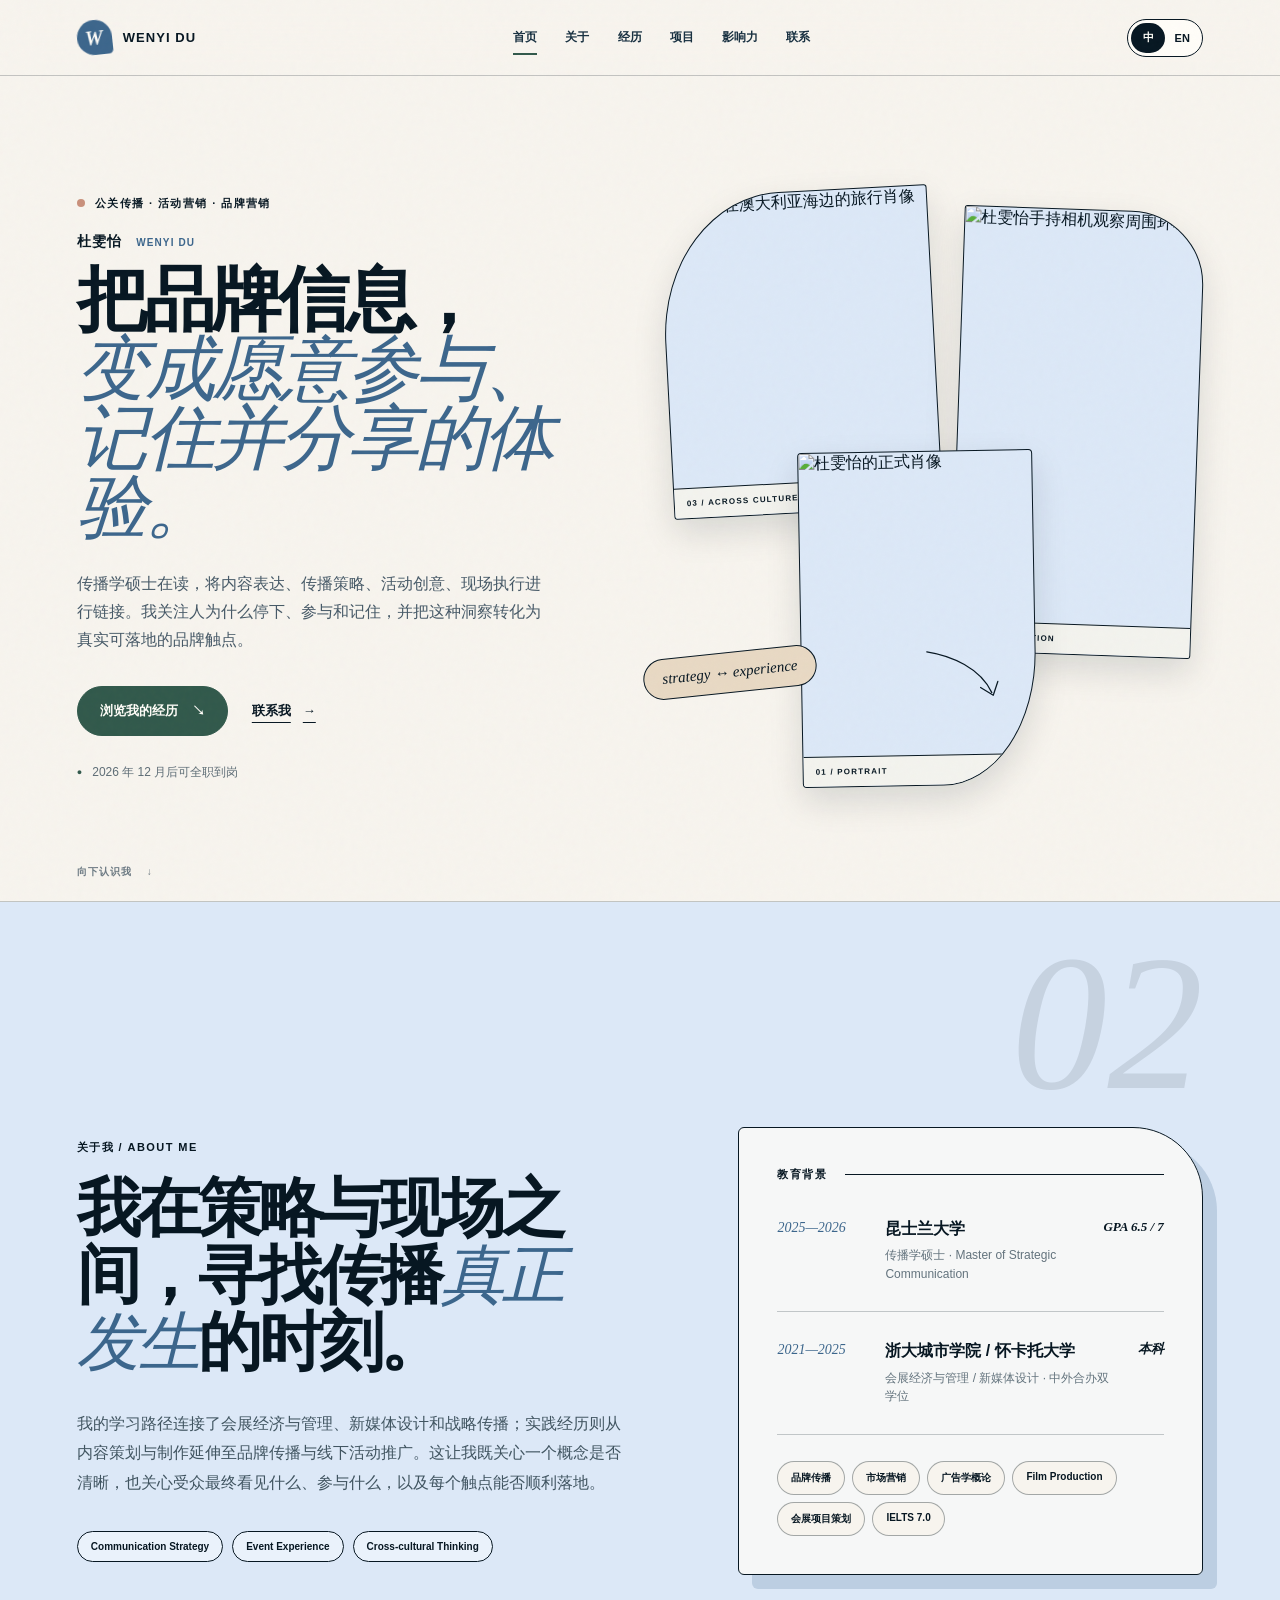
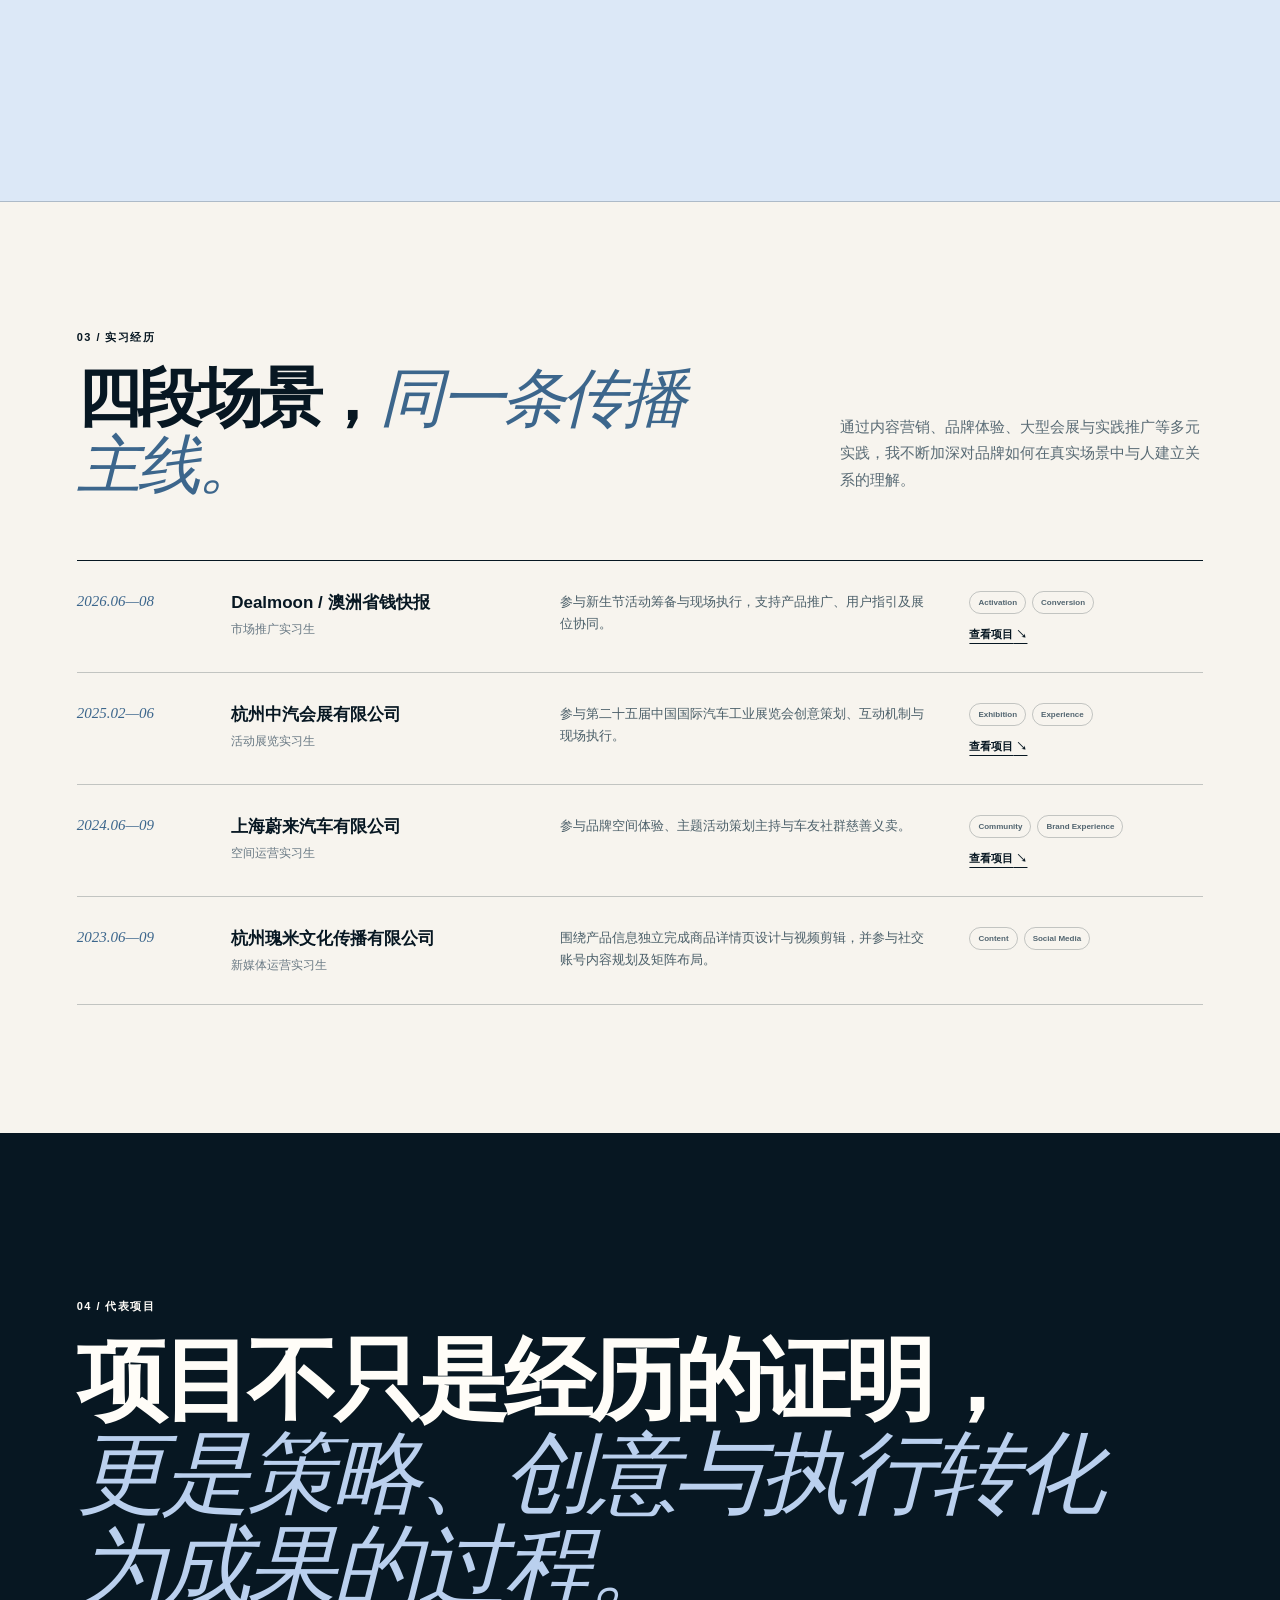
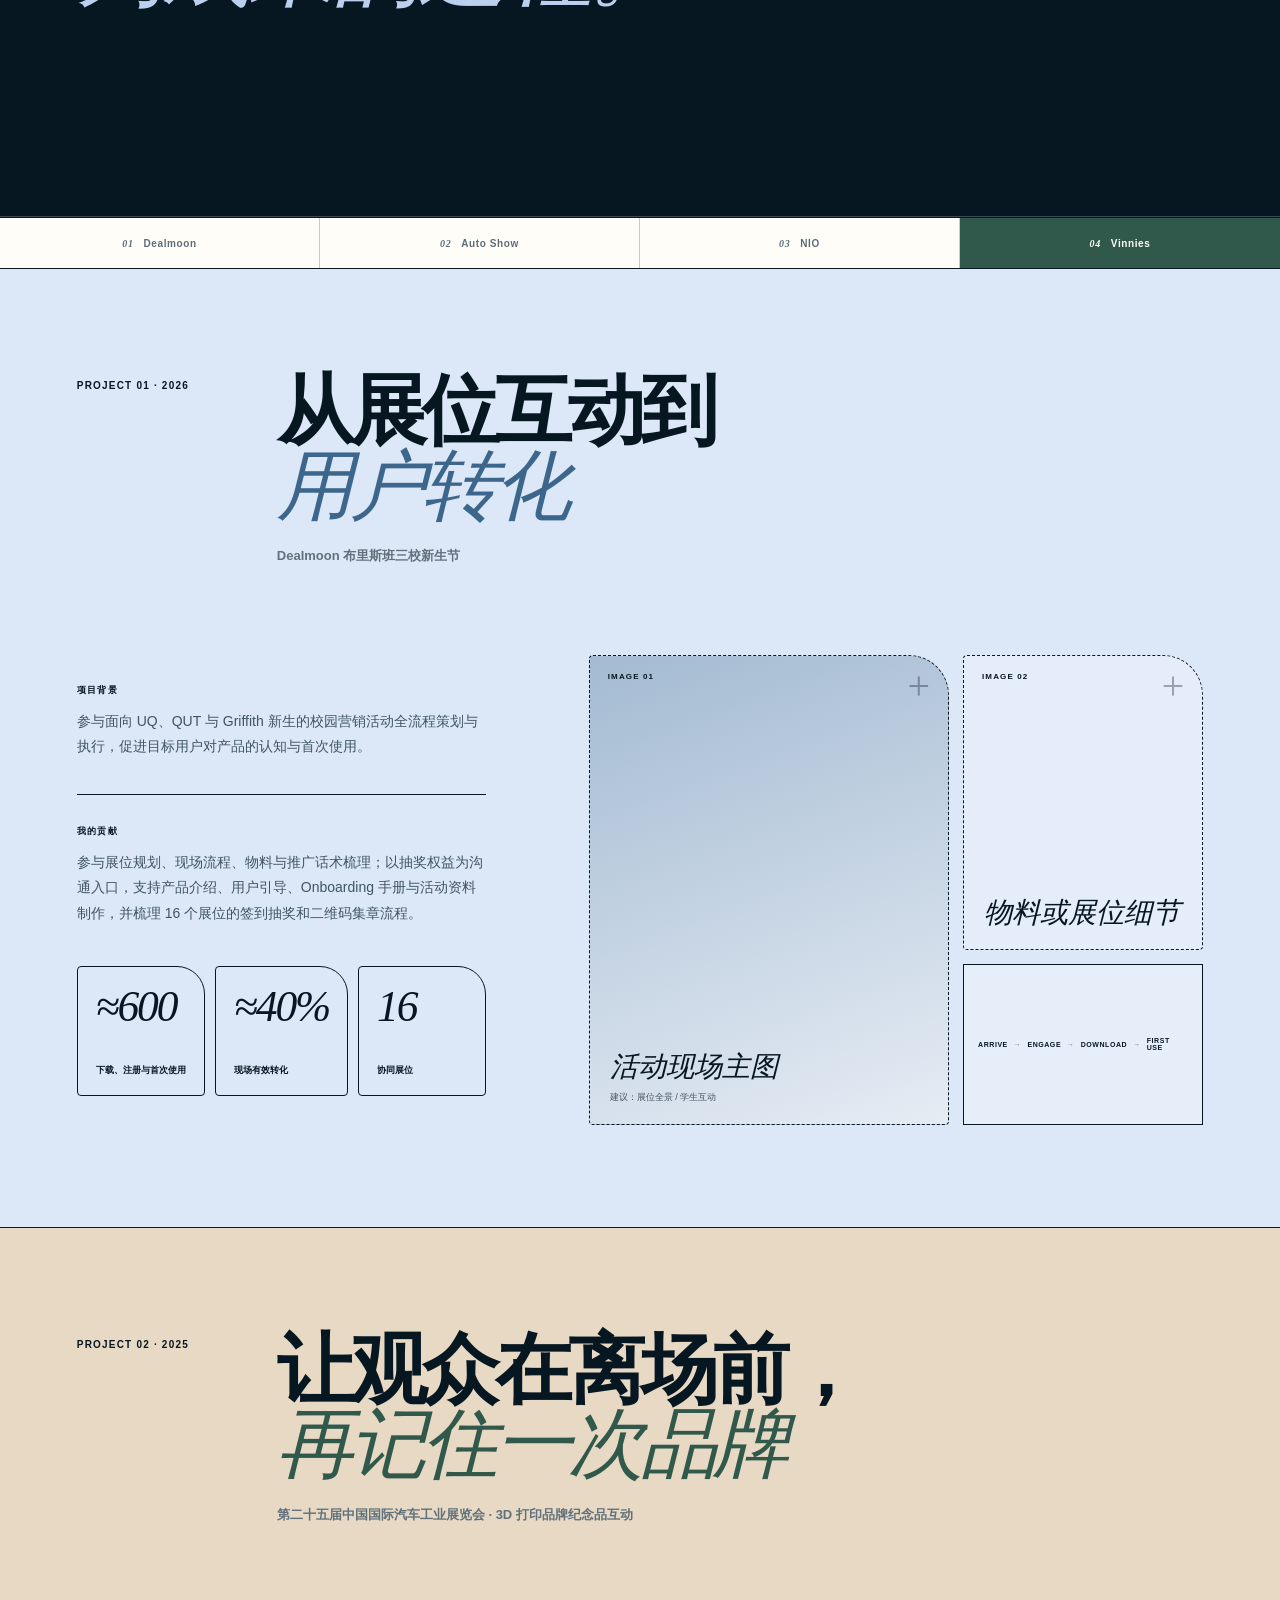
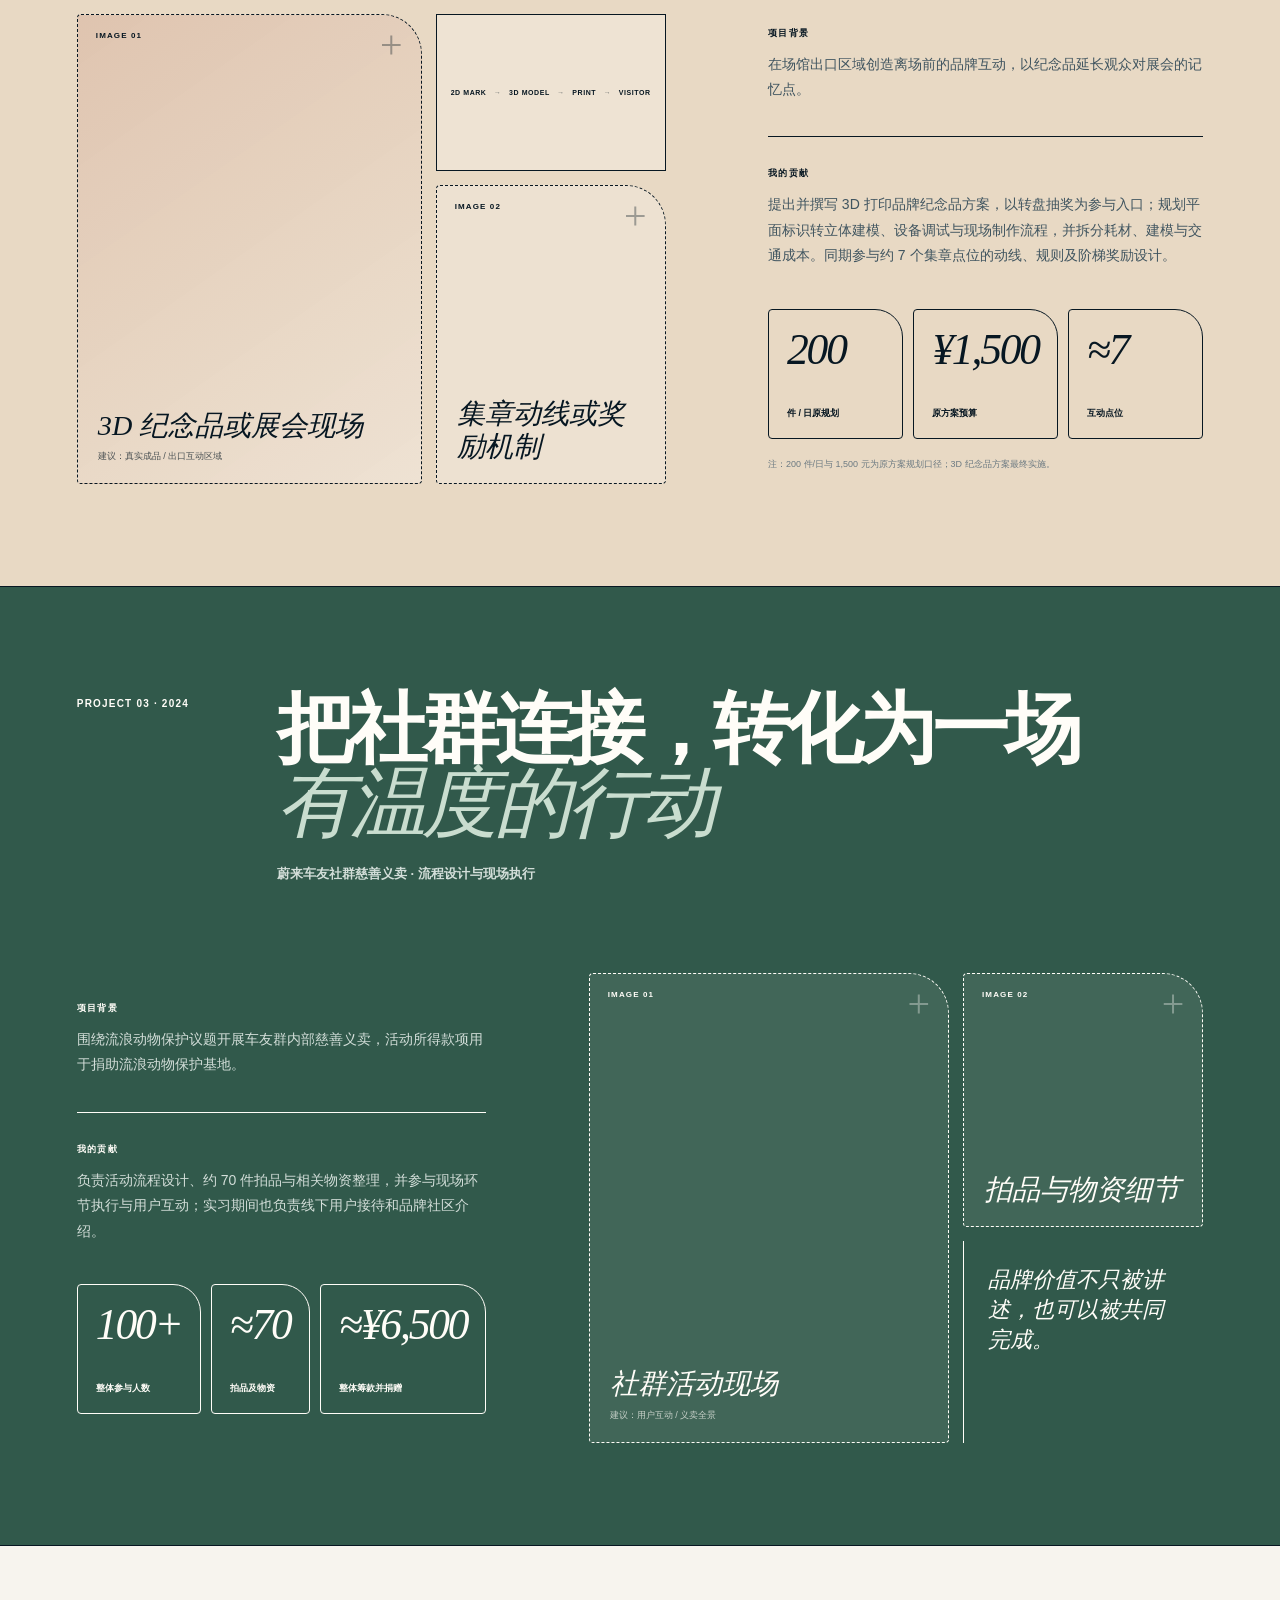
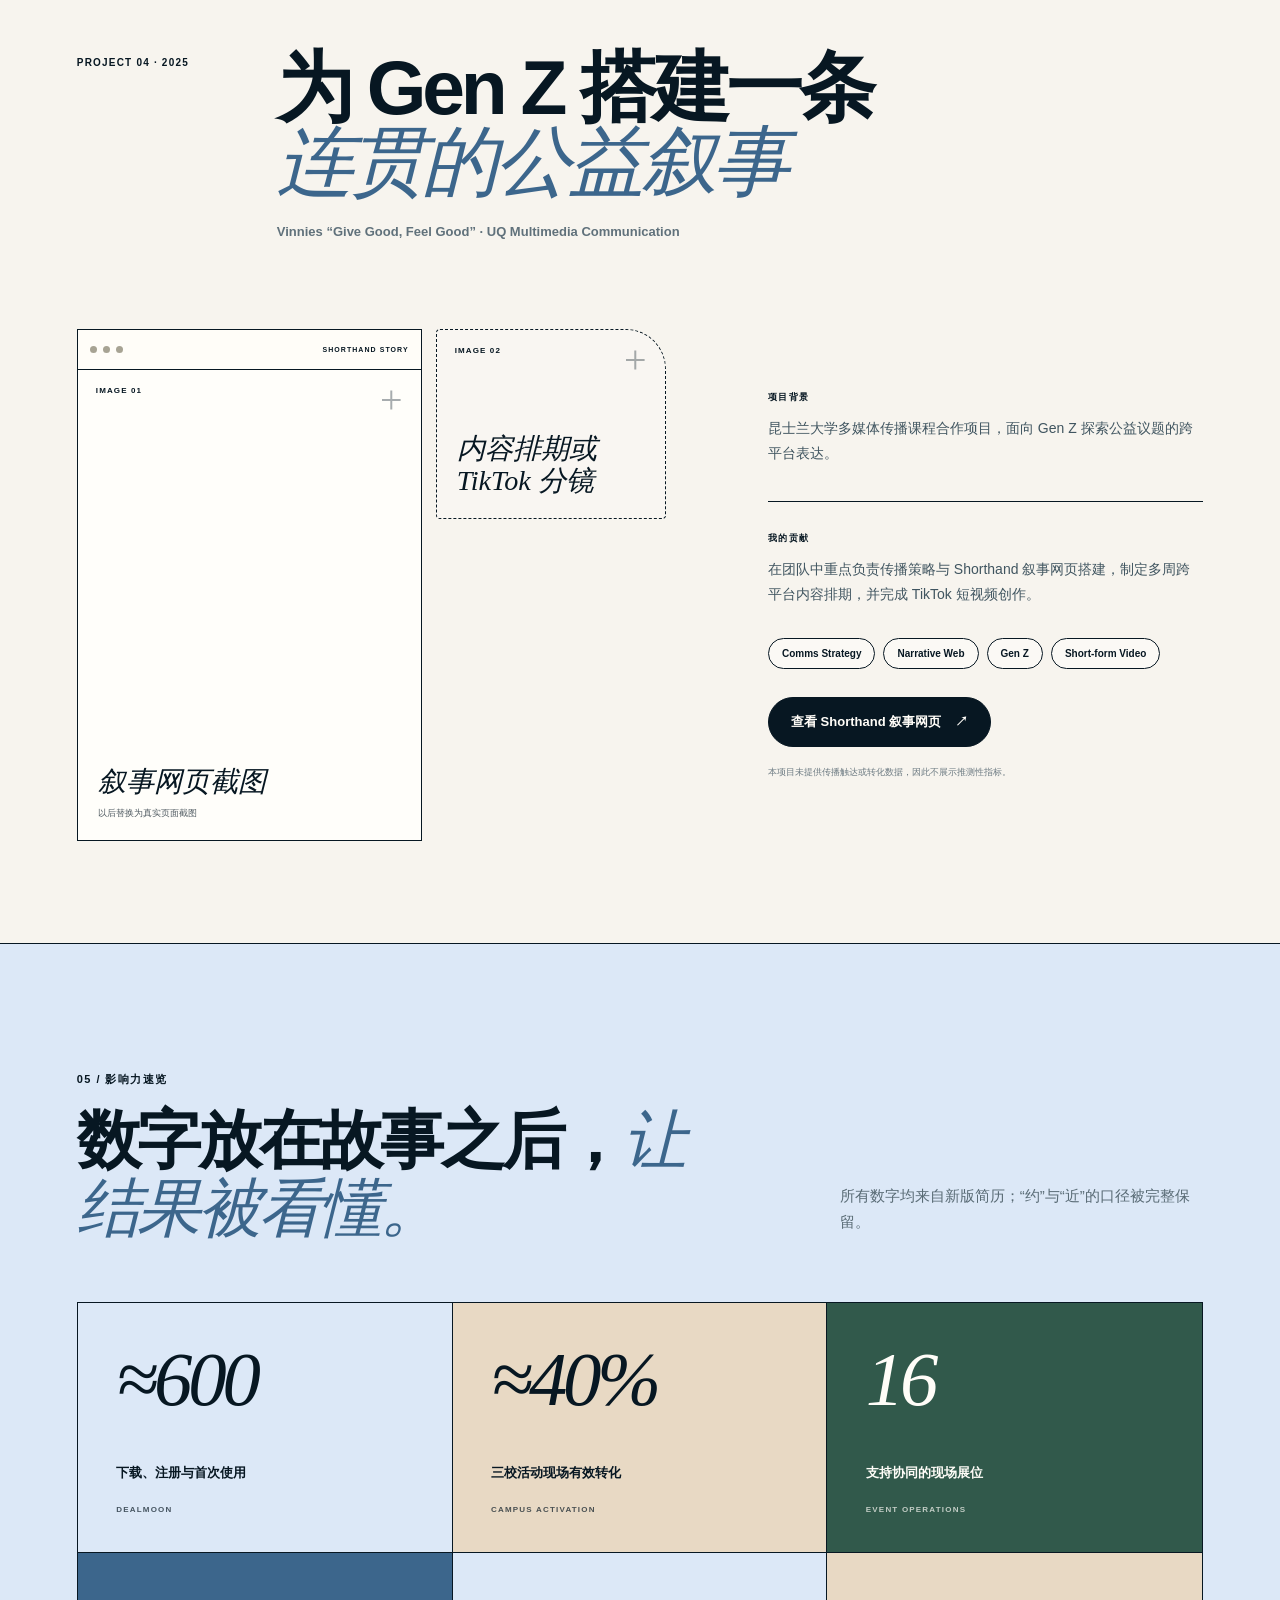
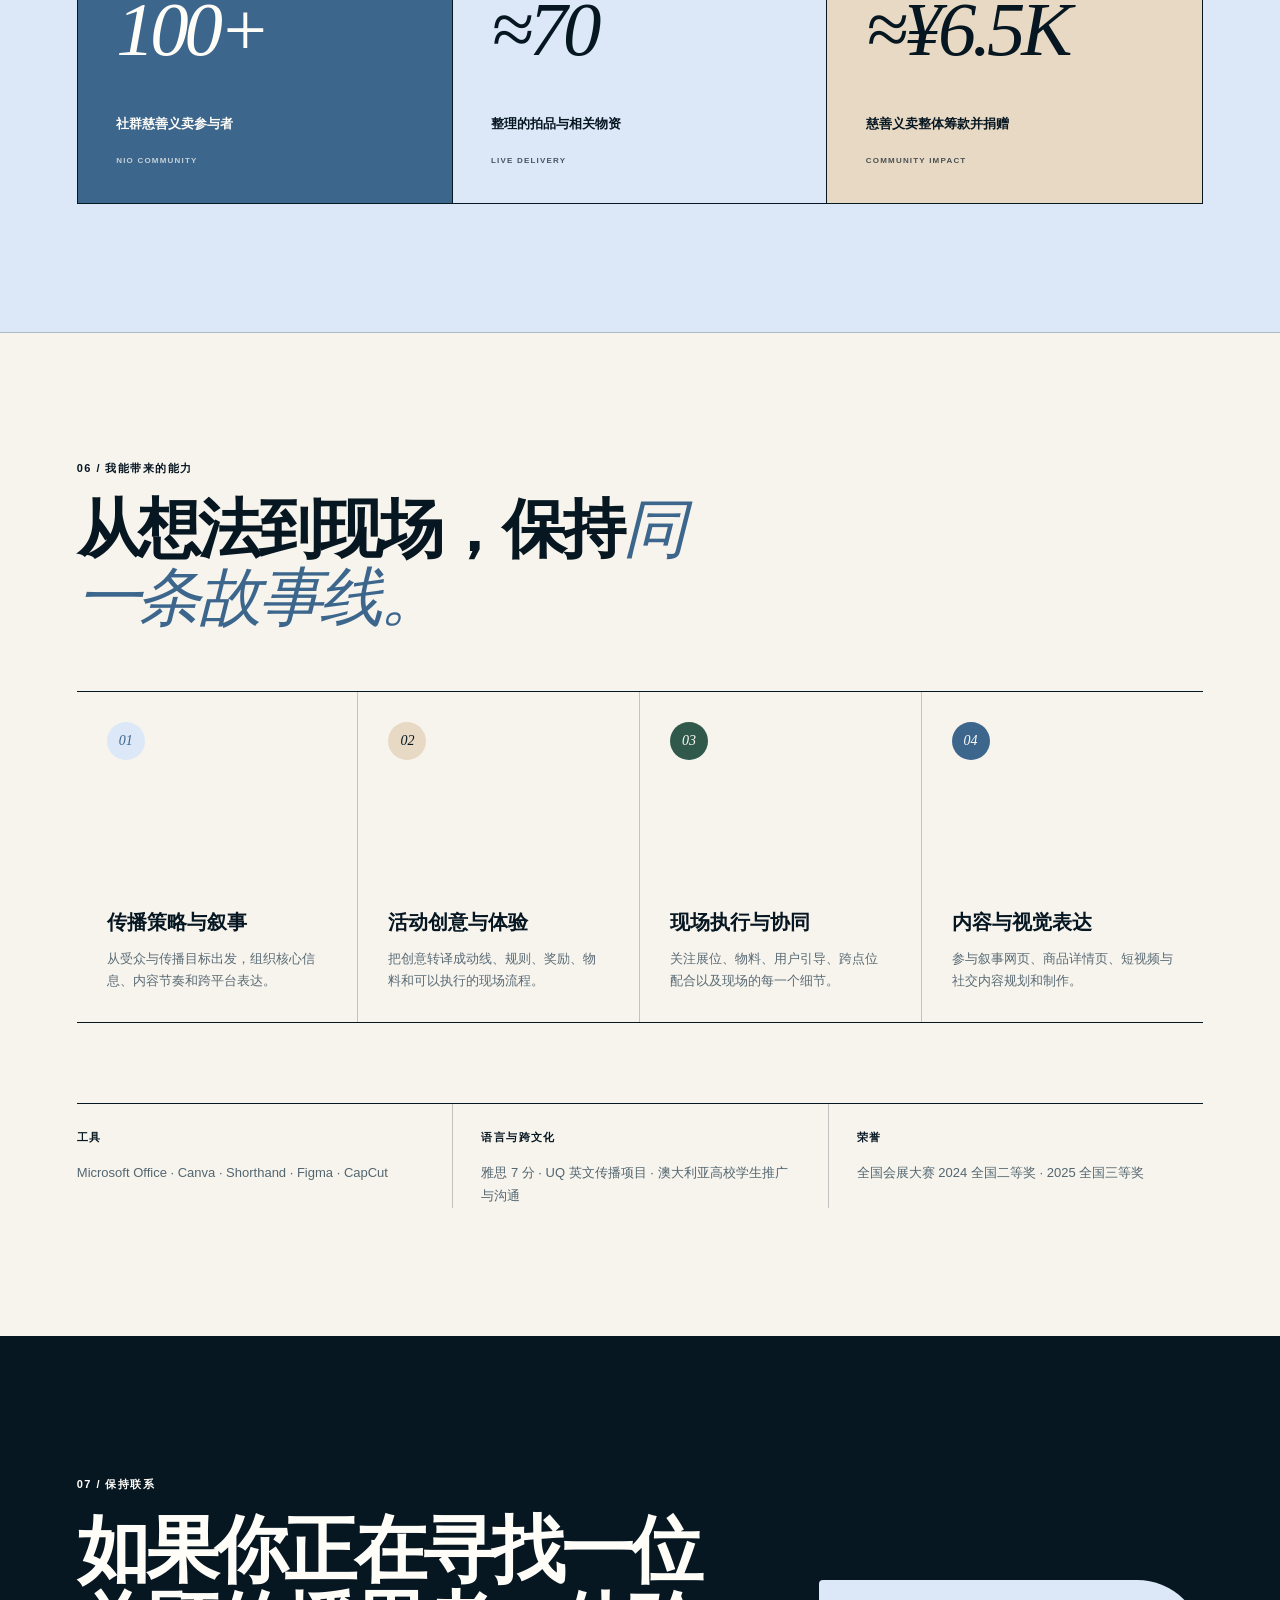
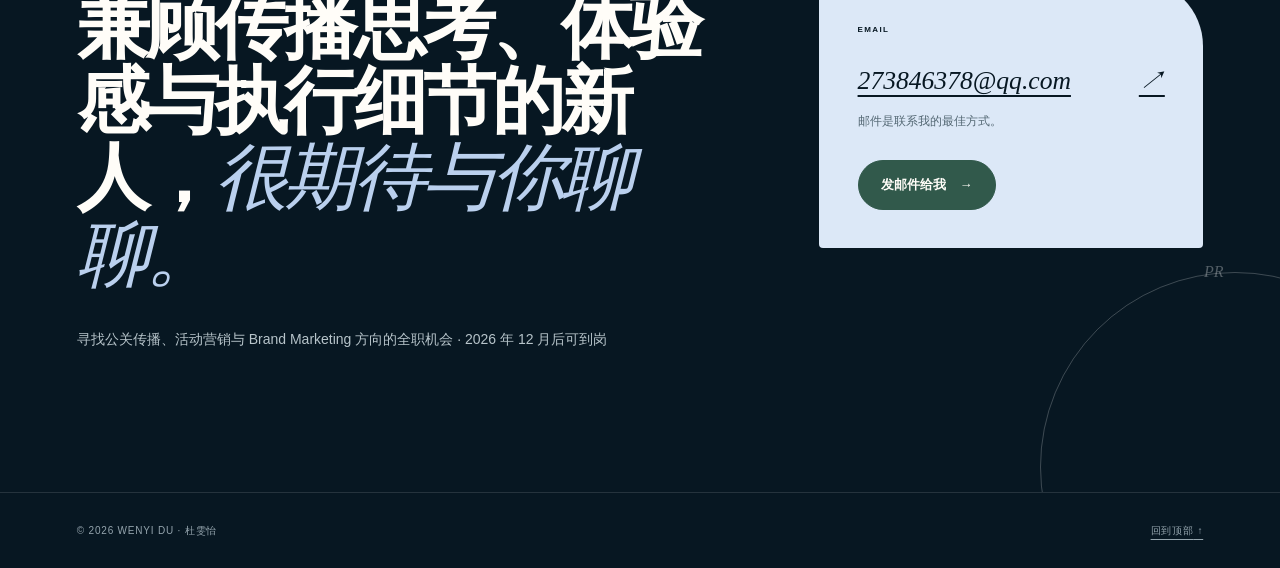
==== commit 537dc917: "Add files via upload" ====
--- a/index.html
+++ b/index.html
@@ -144,8 +144,8 @@
       <div class="experience-list reveal">
         <article class="experience-row">
           <time>2026.06—08</time>
-          <div class="experience-company"><h3>Dealmoon / 澳洲省钱快报</h3><p><span class="i18n zh">市场推广与活动运营实习生</span><span class="i18n en">Marketing &amp; Event Operations Intern</span></p></div>
-          <p class="experience-summary"><span class="i18n zh">参与布里斯班三校新生节活动筹备与现场执行，支持产品推广、用户引导及 16 个展位协同。</span><span class="i18n en">Supported Brisbane orientation events across three universities, including product promotion, user onboarding and coordination across 16 booths.</span></p>
+          <div class="experience-company"><h3>Dealmoon / 澳洲省钱快报</h3><p><span class="i18n zh">市场推广实习生</span><span class="i18n en">Marketing &amp; Event Operations Intern</span></p></div>
+          <p class="experience-summary"><span class="i18n zh">参与新生节活动筹备与现场执行，支持产品推广、用户指引及展位协同。</span><span class="i18n en">Supported Brisbane orientation events across three universities, including product promotion, user onboarding and coordination across 16 booths.</span></p>
           <div class="experience-end"><div class="mini-tags"><span>Activation</span><span>Conversion</span></div><a href="#project-dealmoon"><span class="i18n zh">查看项目</span><span class="i18n en">View project</span> ↘</a></div>
         </article>
         <article class="experience-row">
@@ -171,8 +171,8 @@
 
     <section class="projects-intro observed-section" id="projects" data-section="projects">
       <p class="overline reveal">04 / <span class="i18n zh">代表项目</span><span class="i18n en">SELECTED PROJECTS</span></p>
-      <h2 class="reveal"><span class="i18n zh">项目不是经历的附件，<br><em>而是能力发生的现场。</em></span><span class="i18n en">Projects are where experience<br><em>turns into evidence.</em></span></h2>
-      <p class="reveal"><span class="i18n zh">向下阅读四个独立案例章节。每一章都区分项目背景、个人贡献与整体结果。</span><span class="i18n en">Scroll through four focused case-study chapters. Each separates context, personal contribution and overall outcome.</span></p>
+      <h2 class="reveal"><span class="i18n zh">项目不只是经历的证明，<br><em>更是策略、创意与执行转化为成果的过程。</em></span><span class="i18n en">Projects are more than evidence of experience—<br><em>they show how I turn strategy, creativity, and execution into results.</em></span></h2>
+      <p class="reveal"><span class="i18n zh"></span><span class="i18n en"></span></p>
     </section>
 
     <div class="project-collection">
@@ -191,7 +191,7 @@
       </div>
       <div class="project-layout">
         <div class="project-story reveal">
-          <div class="story-block"><span class="story-label"><span class="i18n zh">项目背景</span><span class="i18n en">CONTEXT</span></span><p><span class="i18n zh">面向 UQ、QUT 与 Griffith 新生，通过线下活动介绍 Dealmoon 软件并引导首次使用。</span><span class="i18n en">Orientation events for UQ, QUT and Griffith students, introducing the Dealmoon app and guiding first use.</span></p></div>
+          <div class="story-block"><span class="story-label"><span class="i18n zh">项目背景</span><span class="i18n en">CONTEXT</span></span><p><span class="i18n zh">参与面向 UQ、QUT 与 Griffith 新生的校园营销活动全流程策划与执行，促进目标用户对产品的认知与首次使用。</span><span class="i18n en">Participated in the full-cycle planning and execution of campus marketing campaigns targeting new students at UQ, QUT, and Griffith, with the goal of increasing target users’ awareness of the product and encouraging their first-time use.</span></p></div>
           <div class="story-block"><span class="story-label"><span class="i18n zh">我的贡献</span><span class="i18n en">MY CONTRIBUTION</span></span><p><span class="i18n zh">参与展位规划、现场流程、物料与推广话术梳理；以抽奖权益为沟通入口，支持产品介绍、用户引导、Onboarding 手册与活动资料制作，并梳理 16 个展位的签到抽奖和二维码集章流程。</span><span class="i18n en">Contributed to booth planning, on-site flow, materials and talk tracks; used prize-draw benefits as a conversation entry point; supported product onboarding, handbook and event-material creation, plus sign-in and QR stamp processes across 16 booths.</span></p></div>
           <div class="project-metrics"><div><strong>≈600</strong><span><span class="i18n zh">下载、注册与首次使用</span><span class="i18n en">completed onboarding actions</span></span></div><div><strong>≈40%</strong><span><span class="i18n zh">现场有效转化</span><span class="i18n en">effective on-site conversion</span></span></div><div><strong>16</strong><span><span class="i18n zh">协同展位</span><span class="i18n en">booths supported</span></span></div></div>
         </div>
@@ -325,4 +325,4 @@
   <script src="script.js"></script>
 
 
-</body></html>
+</body></html>
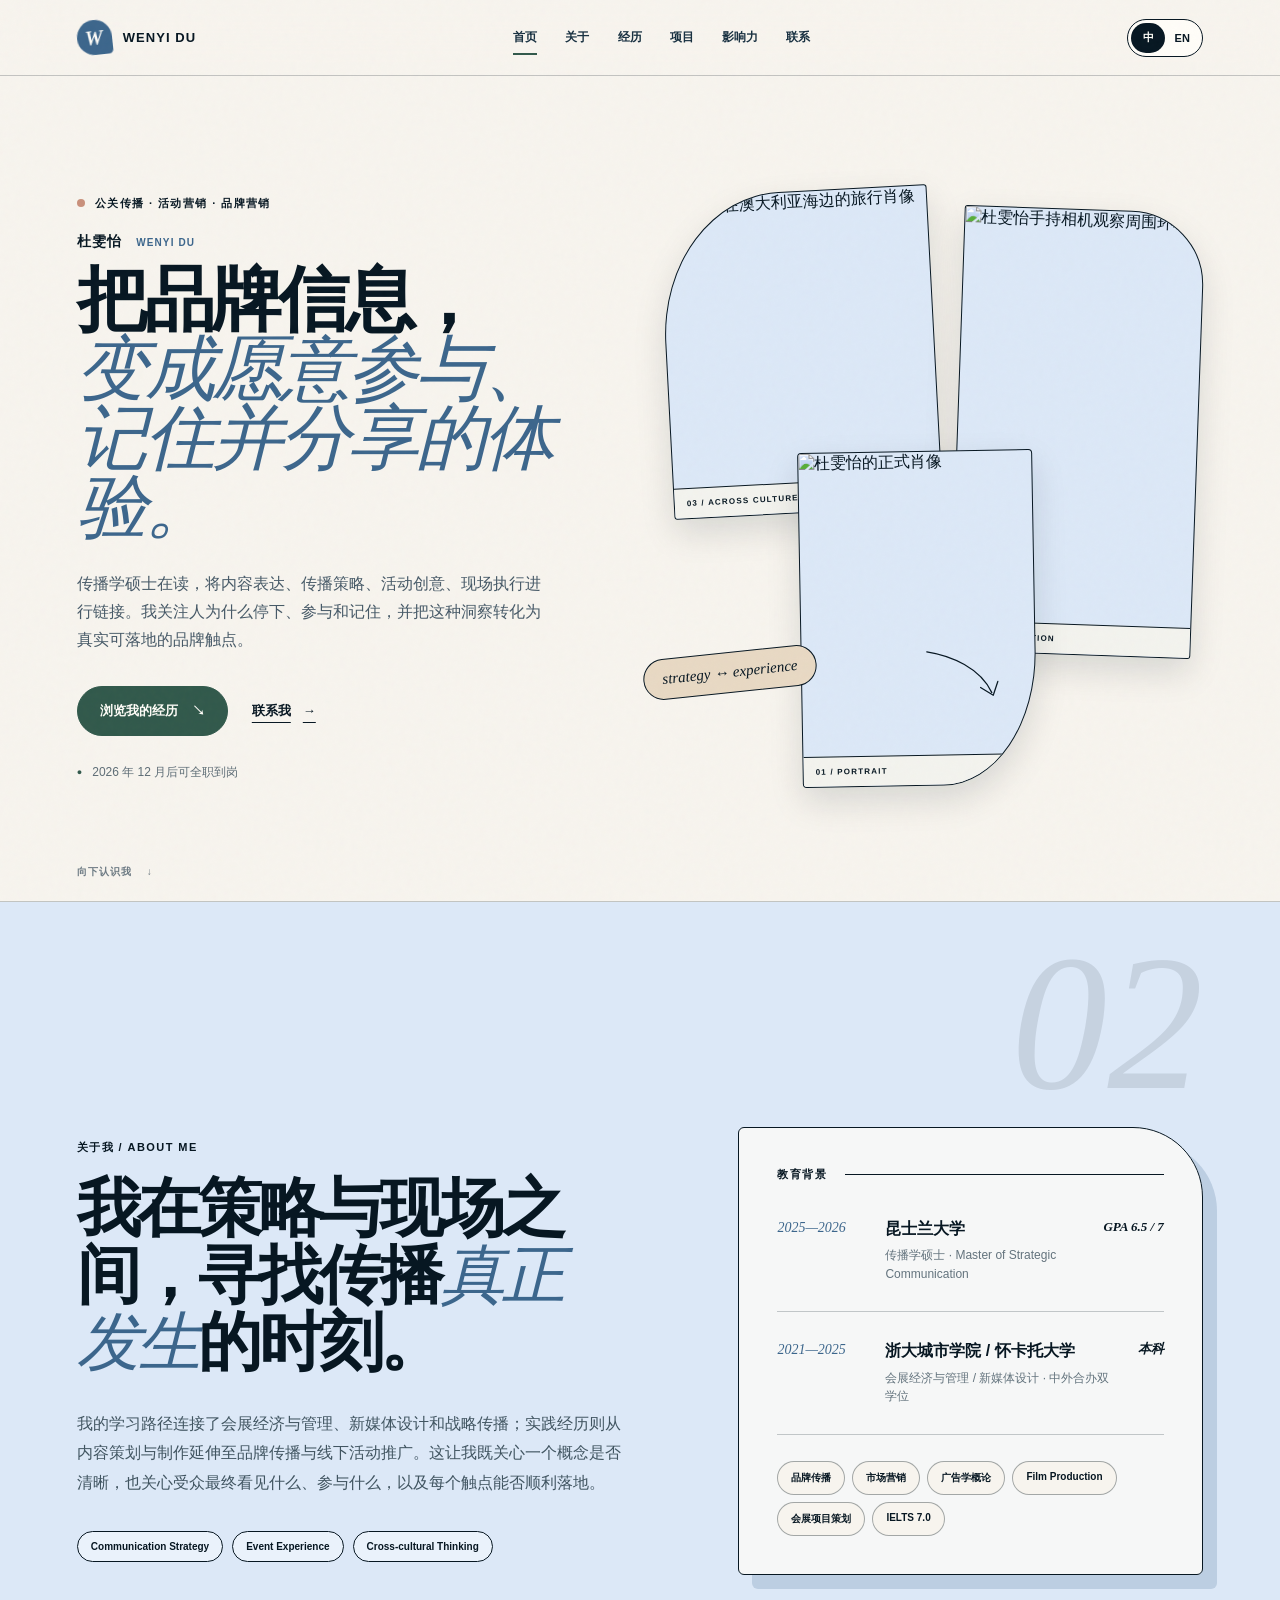
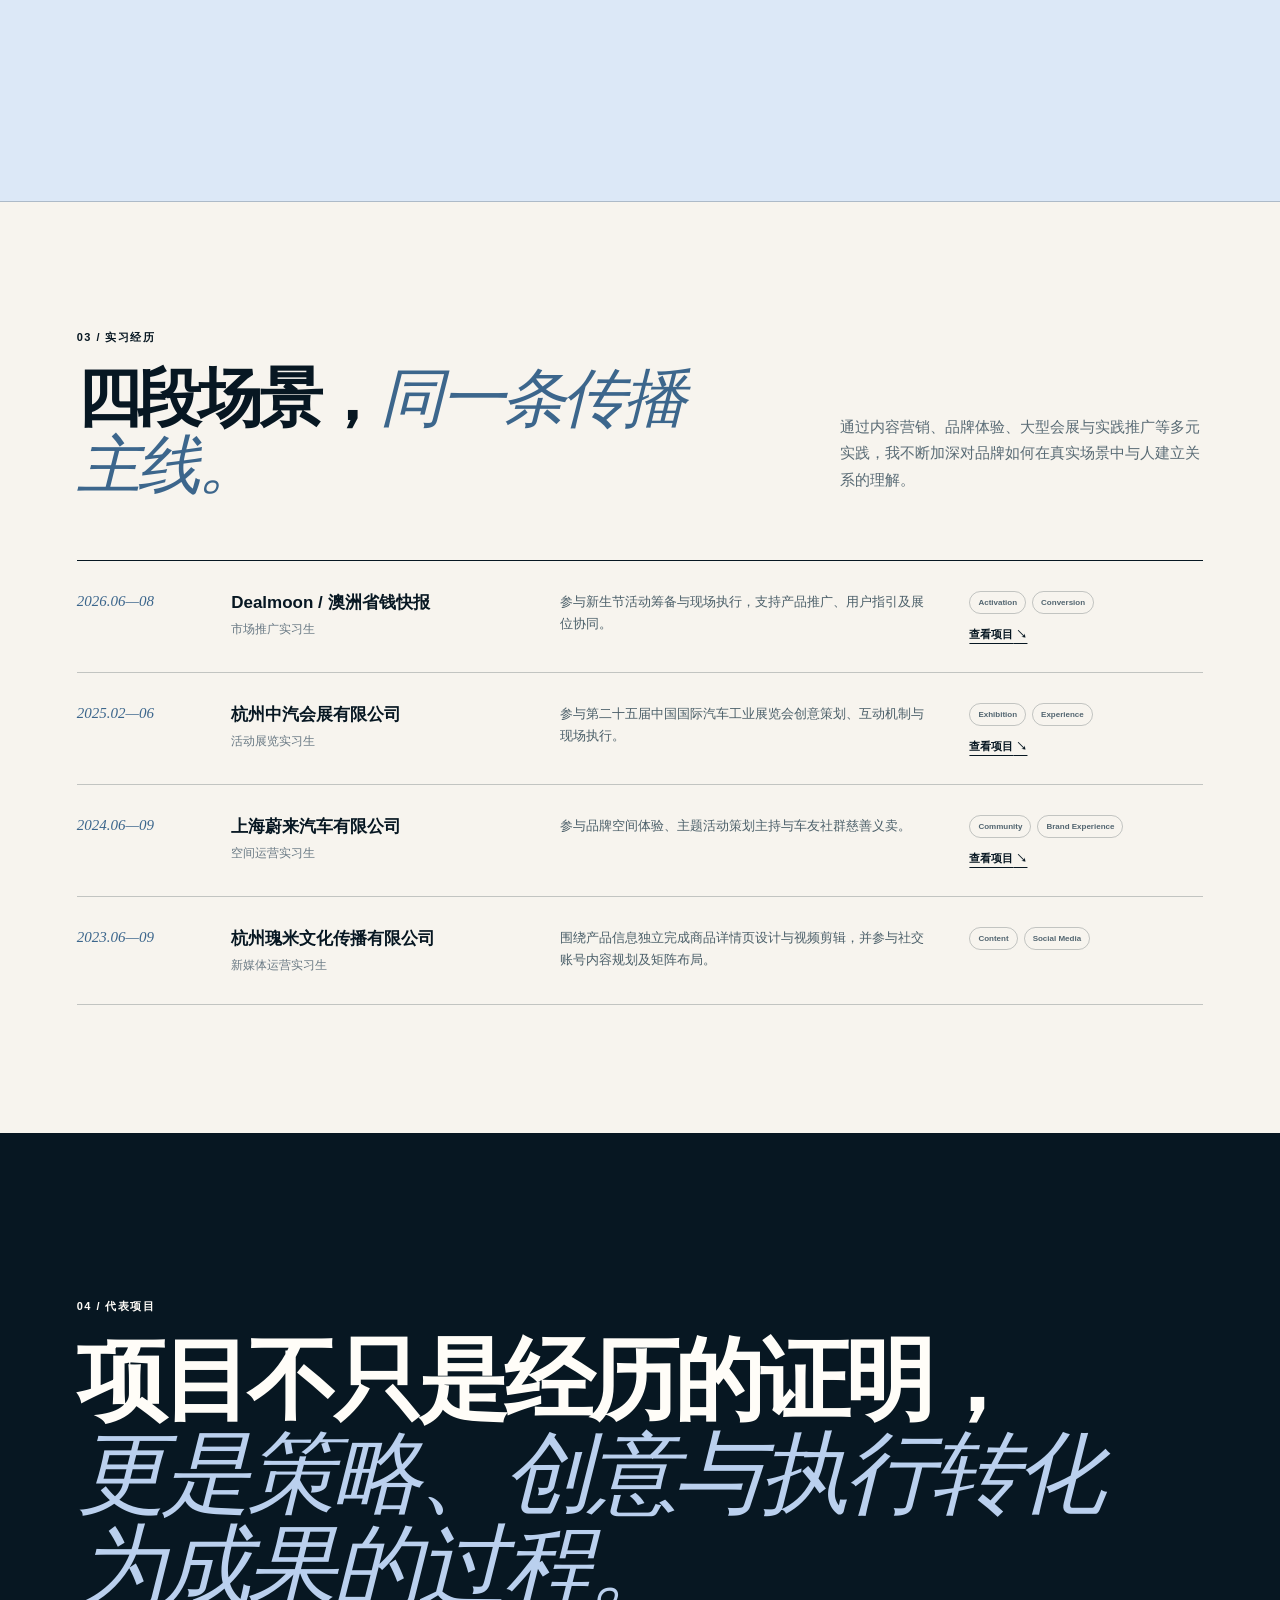
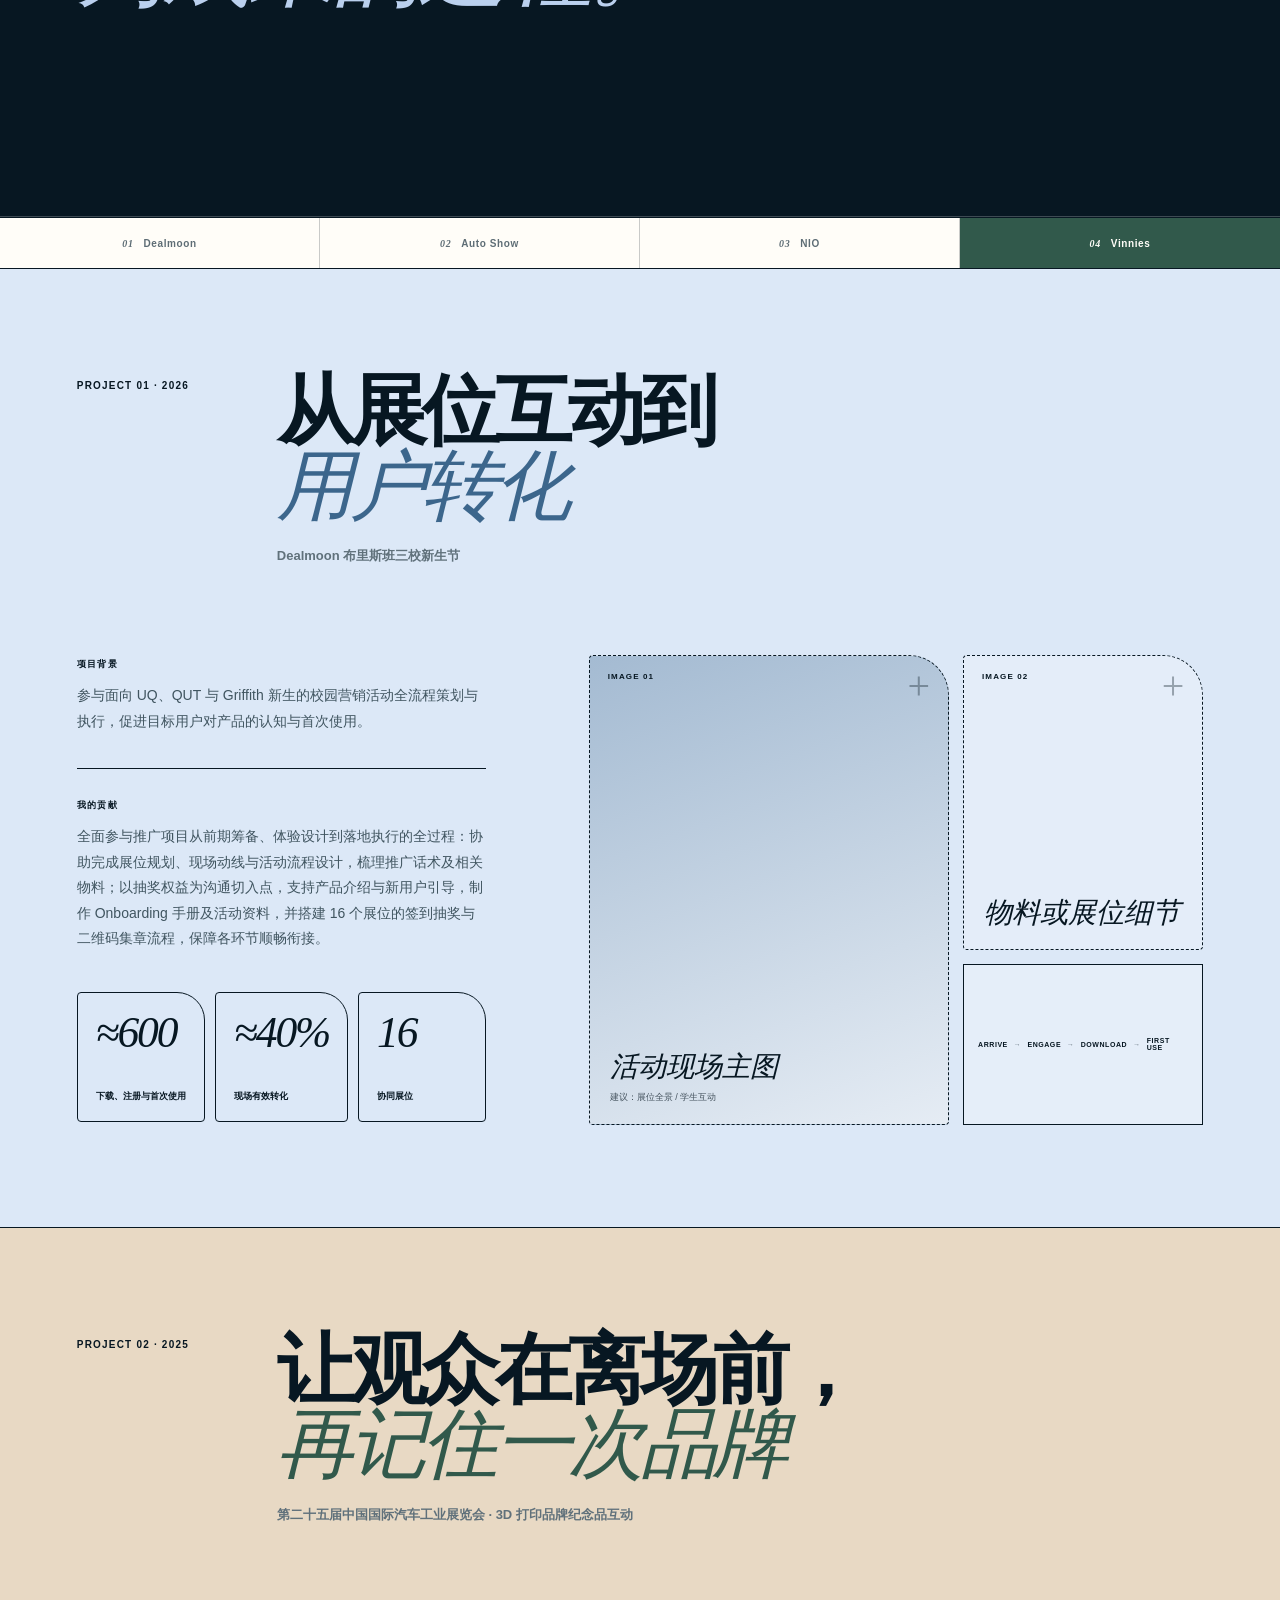
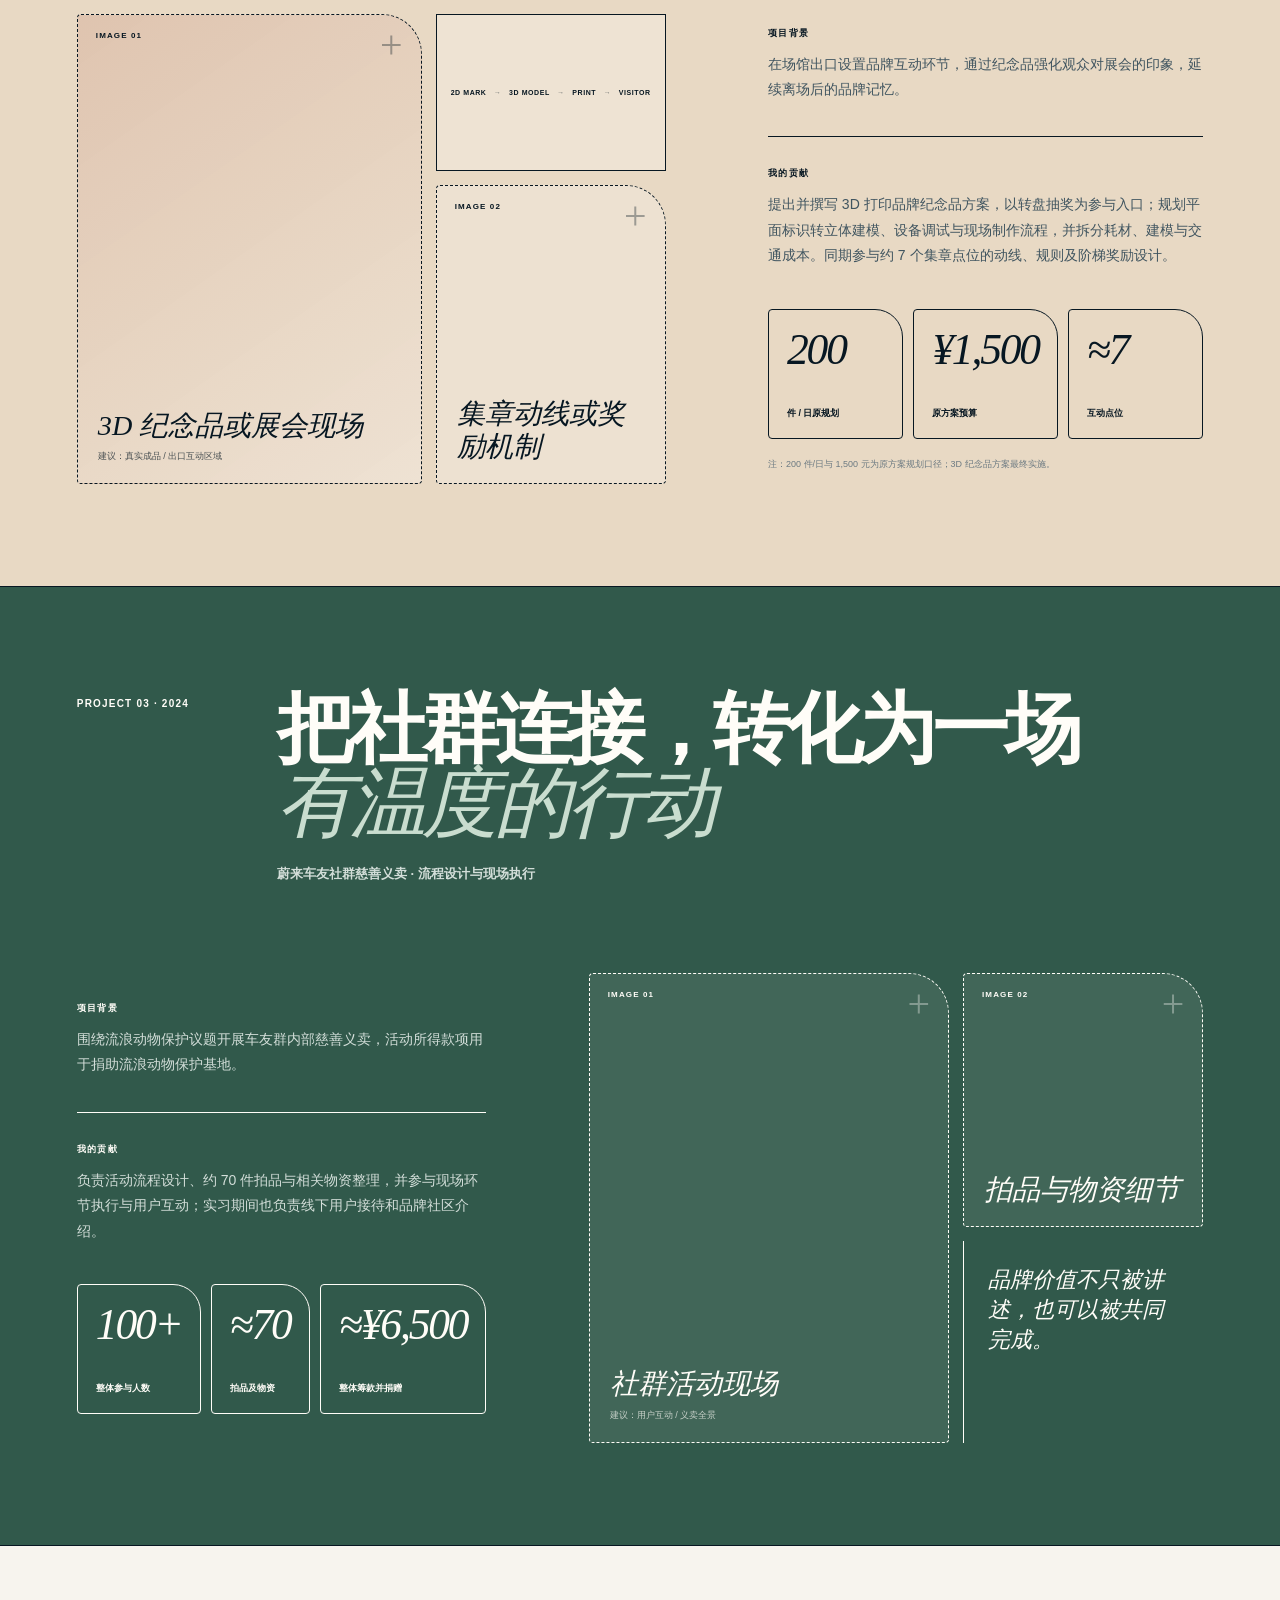
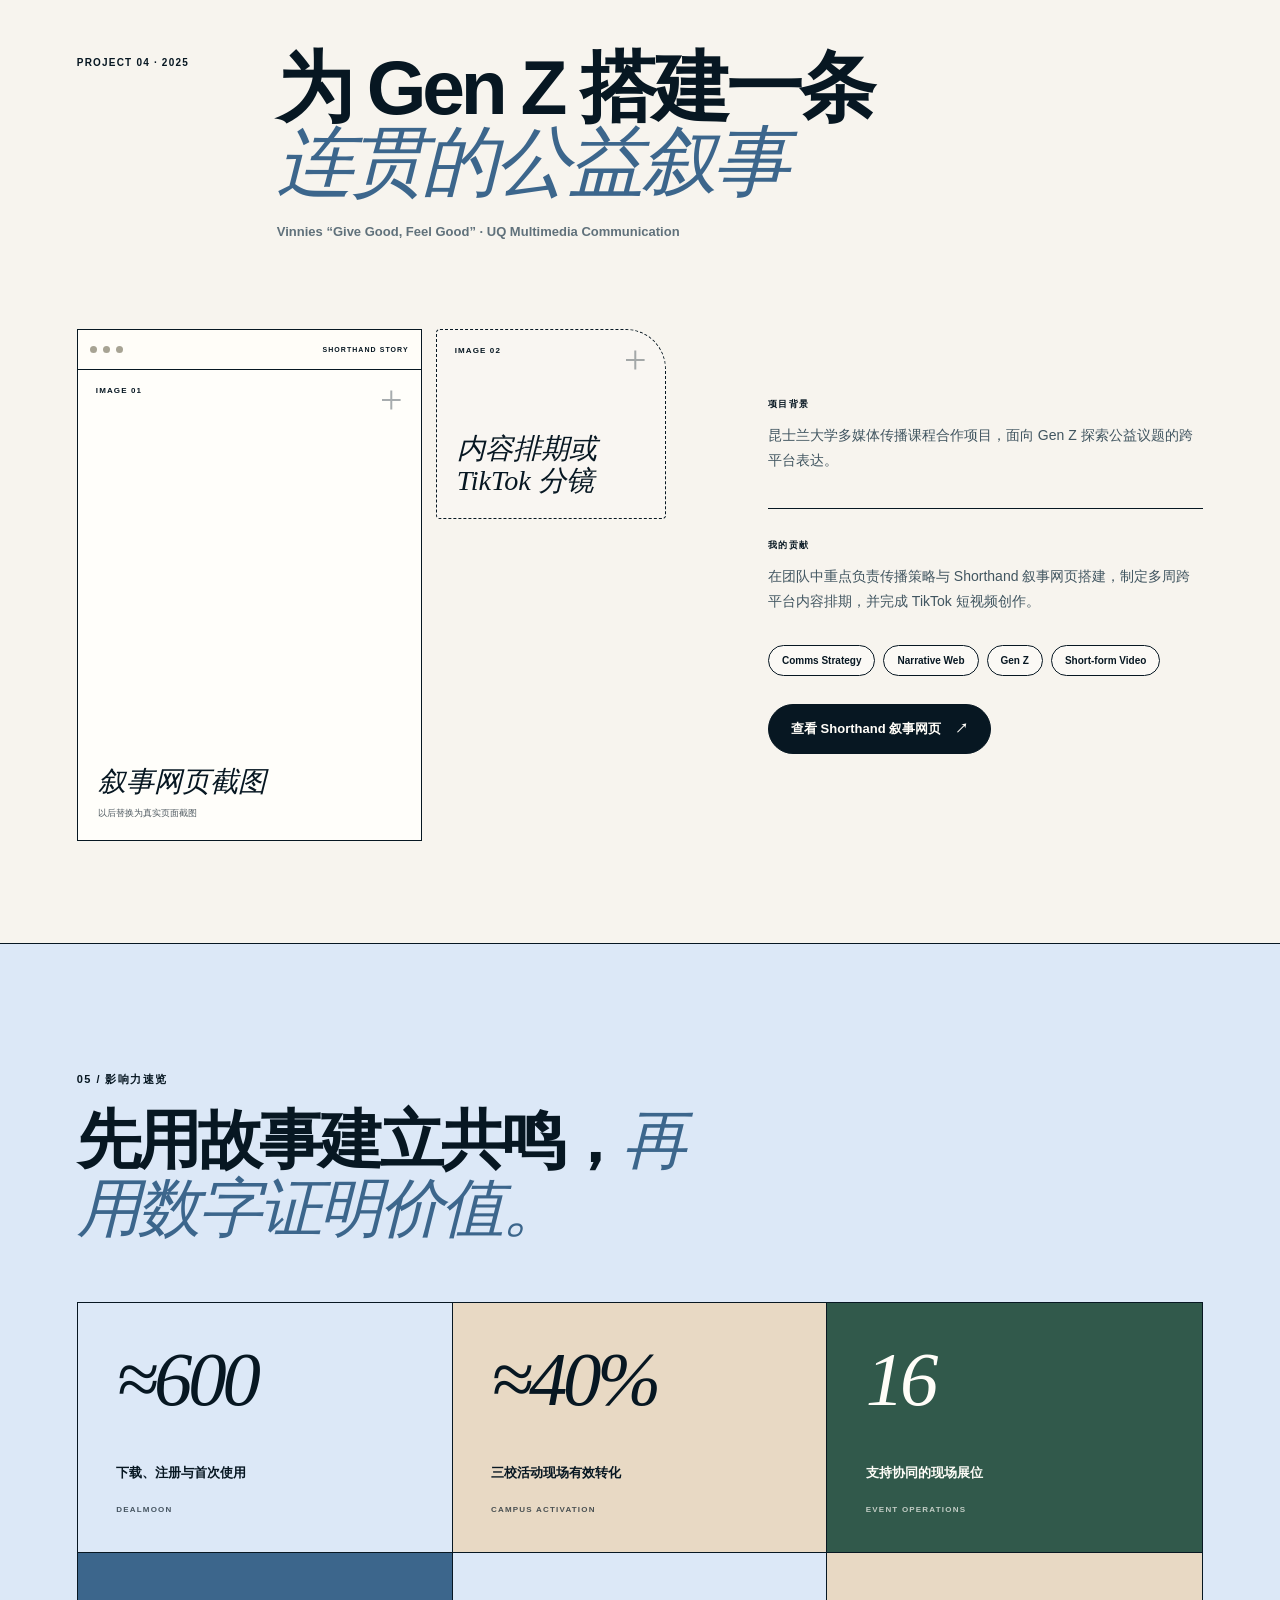
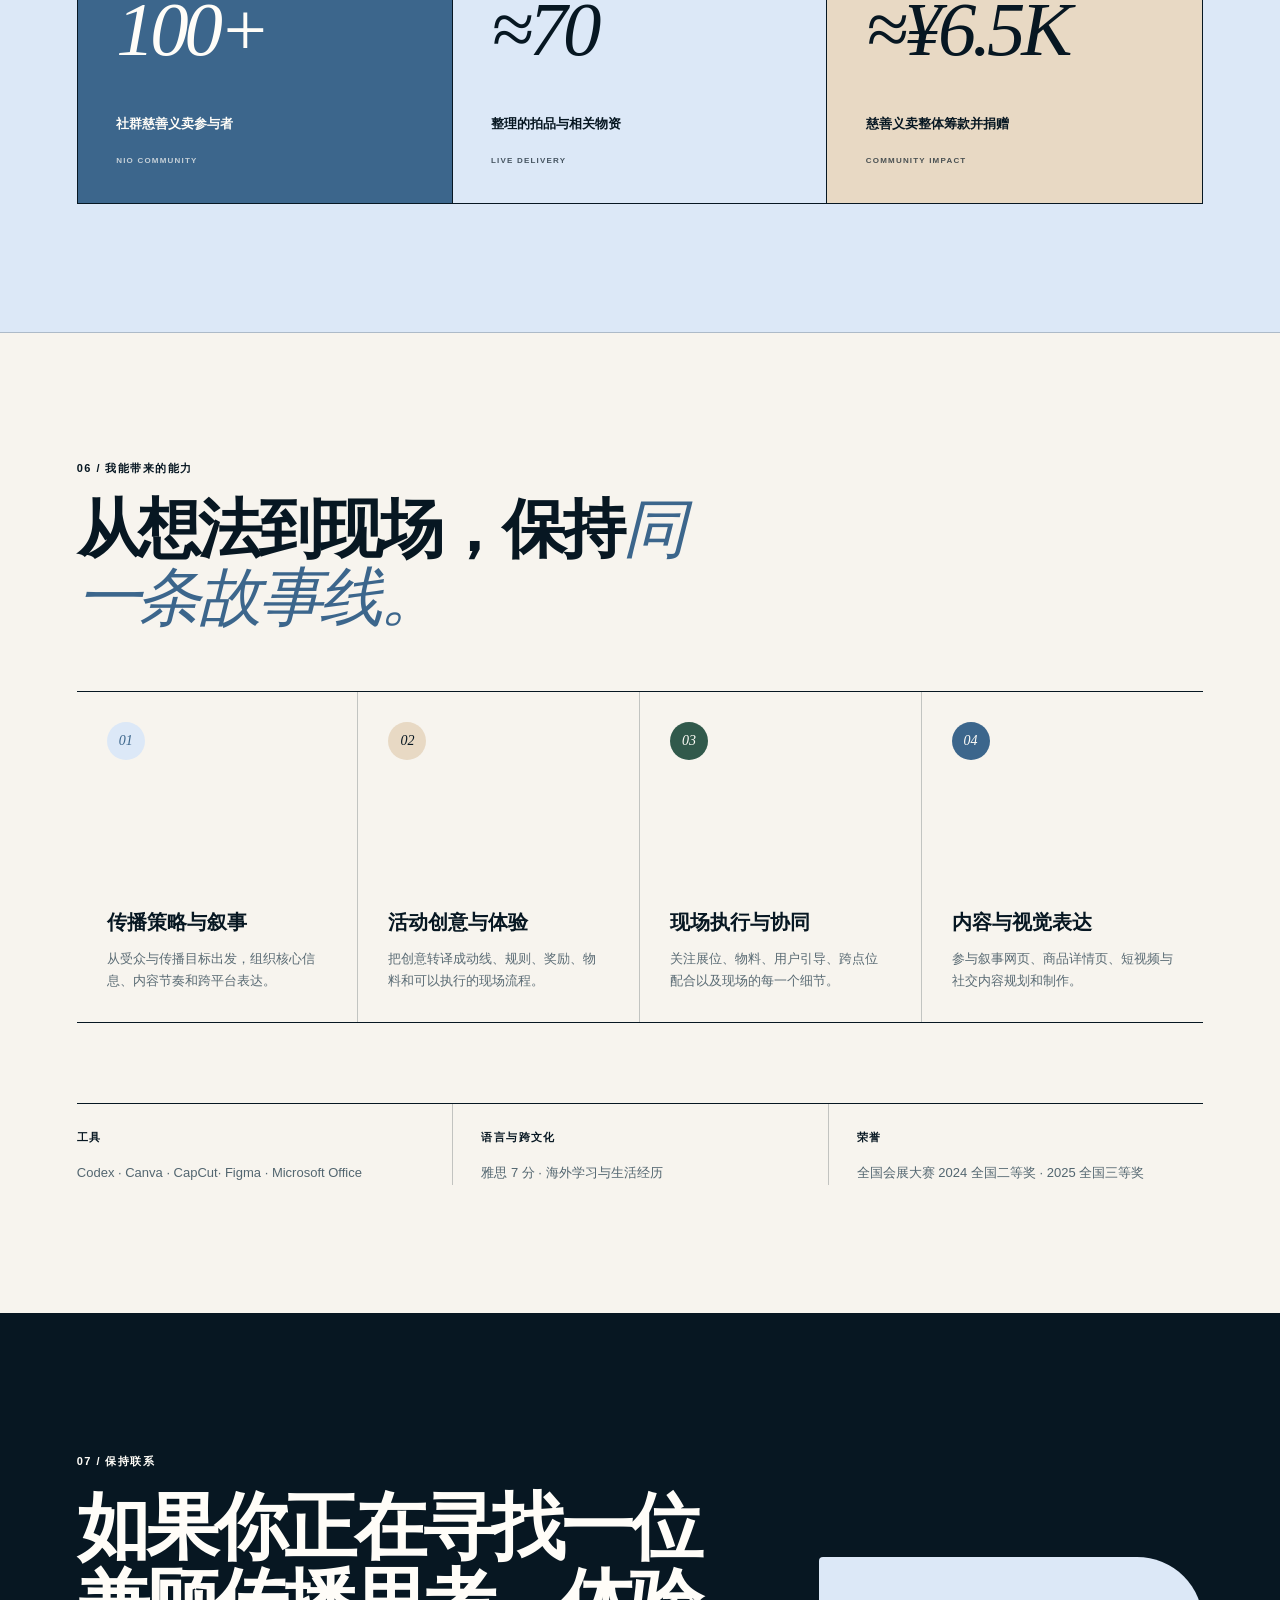
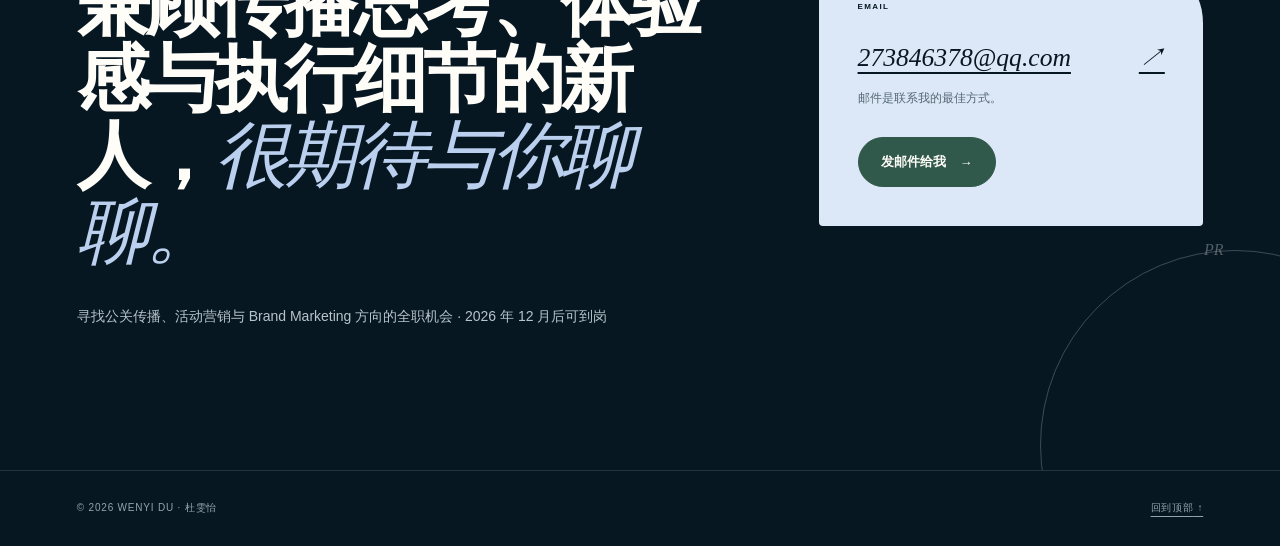
==== commit 75e3bad4: "Add files via upload" ====
--- a/index.html
+++ b/index.html
@@ -192,7 +192,7 @@
       <div class="project-layout">
         <div class="project-story reveal">
           <div class="story-block"><span class="story-label"><span class="i18n zh">项目背景</span><span class="i18n en">CONTEXT</span></span><p><span class="i18n zh">参与面向 UQ、QUT 与 Griffith 新生的校园营销活动全流程策划与执行，促进目标用户对产品的认知与首次使用。</span><span class="i18n en">Participated in the full-cycle planning and execution of campus marketing campaigns targeting new students at UQ, QUT, and Griffith, with the goal of increasing target users’ awareness of the product and encouraging their first-time use.</span></p></div>
-          <div class="story-block"><span class="story-label"><span class="i18n zh">我的贡献</span><span class="i18n en">MY CONTRIBUTION</span></span><p><span class="i18n zh">参与展位规划、现场流程、物料与推广话术梳理；以抽奖权益为沟通入口，支持产品介绍、用户引导、Onboarding 手册与活动资料制作，并梳理 16 个展位的签到抽奖和二维码集章流程。</span><span class="i18n en">Contributed to booth planning, on-site flow, materials and talk tracks; used prize-draw benefits as a conversation entry point; supported product onboarding, handbook and event-material creation, plus sign-in and QR stamp processes across 16 booths.</span></p></div>
+          <div class="story-block"><span class="story-label"><span class="i18n zh">我的贡献</span><span class="i18n en">MY CONTRIBUTION</span></span><p><span class="i18n zh">全面参与推广项目从前期筹备、体验设计到落地执行的全过程：协助完成展位规划、现场动线与活动流程设计，梳理推广话术及相关物料；以抽奖权益为沟通切入点，支持产品介绍与新用户引导，制作 Onboarding 手册及活动资料，并搭建 16 个展位的签到抽奖与二维码集章流程，保障各环节顺畅衔接。</span><span class="i18n en">Contributed across the full lifecycle of the campus activation, from early-stage preparation and experience design to launch and on-site delivery. Supported booth planning, visitor flow design, promotional messaging, and material preparation; used prize incentives as an engagement entry point for product introduction and user onboarding; created onboarding guides and campaign materials; and structured the check-in, prize draw, and QR-code stamp journey across 16 booths to ensure a seamless on-site experience.</span></p></div>
           <div class="project-metrics"><div><strong>≈600</strong><span><span class="i18n zh">下载、注册与首次使用</span><span class="i18n en">completed onboarding actions</span></span></div><div><strong>≈40%</strong><span><span class="i18n zh">现场有效转化</span><span class="i18n en">effective on-site conversion</span></span></div><div><strong>16</strong><span><span class="i18n zh">协同展位</span><span class="i18n en">booths supported</span></span></div></div>
         </div>
         <div class="project-gallery reveal">
@@ -216,7 +216,7 @@
           <div class="media-slot"><span class="slot-no">IMAGE 02</span><strong><span class="i18n zh">集章动线或奖励机制</span><span class="i18n en">Stamp route or reward system</span></strong></div>
         </div>
         <div class="project-story reveal">
-          <div class="story-block"><span class="story-label"><span class="i18n zh">项目背景</span><span class="i18n en">CONTEXT</span></span><p><span class="i18n zh">在场馆出口区域创造离场前的品牌互动，以纪念品延长观众对展会的记忆点。</span><span class="i18n en">An exit-zone interaction designed to extend the exhibition’s brand memory through a physical souvenir.</span></p></div>
+          <div class="story-block"><span class="story-label"><span class="i18n zh">项目背景</span><span class="i18n en">CONTEXT</span></span><p><span class="i18n zh">在场馆出口设置品牌互动环节，通过纪念品强化观众对展会的印象，延续离场后的品牌记忆。</span><span class="i18n en">Created a final brand interaction at the venue exit, using keepsakes to reinforce the exhibition experience and extend brand recall beyond the event</span></p></div>
           <div class="story-block"><span class="story-label"><span class="i18n zh">我的贡献</span><span class="i18n en">MY CONTRIBUTION</span></span><p><span class="i18n zh">提出并撰写 3D 打印品牌纪念品方案，以转盘抽奖为参与入口；规划平面标识转立体建模、设备调试与现场制作流程，并拆分耗材、建模与交通成本。同期参与约 7 个集章点位的动线、规则及阶梯奖励设计。</span><span class="i18n en">Proposed and wrote a 3D-printed souvenir concept using a spinning-wheel draw as entry point; mapped 2D-to-3D modelling, equipment testing and on-site production, and broke down material, modelling and transport costs. Also contributed to a seven-stop stamp route and tiered rewards.</span></p></div>
           <div class="project-metrics"><div><strong>200</strong><span><span class="i18n zh">件 / 日原规划</span><span class="i18n en">items/day planned</span></span></div><div><strong>¥1,500</strong><span><span class="i18n zh">原方案预算</span><span class="i18n en">proposed budget</span></span></div><div><strong>≈7</strong><span><span class="i18n zh">互动点位</span><span class="i18n en">interactive stops</span></span></div></div>
           <p class="metric-note"><span class="i18n zh">注：200 件/日与 1,500 元为原方案规划口径；3D 纪念品方案最终实施。</span><span class="i18n en">Note: 200 items/day and RMB 1,500 are planning figures; the 3D souvenir concept was implemented.</span></p>
@@ -263,7 +263,7 @@
           <div class="story-block"><span class="story-label"><span class="i18n zh">我的贡献</span><span class="i18n en">MY CONTRIBUTION</span></span><p><span class="i18n zh">在团队中重点负责传播策略与 Shorthand 叙事网页搭建，制定多周跨平台内容排期，并完成 TikTok 短视频创作。</span><span class="i18n en">Focused on communication strategy and Shorthand narrative-site production, developed a multi-week cross-platform content schedule and created TikTok short-video content.</span></p></div>
           <div class="project-tags"><span>Comms Strategy</span><span>Narrative Web</span><span>Gen Z</span><span>Short-form Video</span></div>
           <a class="button button-dark" href="https://preview.shorthand.com/fLh4cAeN0crf4vG5" target="_blank" rel="noopener"><span class="i18n zh">查看 Shorthand 叙事网页</span><span class="i18n en">View the Shorthand story</span><span aria-hidden="true">↗</span></a>
-          <p class="metric-note"><span class="i18n zh">本项目未提供传播触达或转化数据，因此不展示推测性指标。</span><span class="i18n en">No reach or conversion metrics were supplied, so no estimated results are shown.</span></p>
+          <p class="metric-note"><span class="i18n zh"></span><span class="i18n en"></span></p>
         </div>
       </div>
     </section>
@@ -271,8 +271,8 @@
 
     <section class="impact observed-section" id="impact" data-section="impact">
       <div class="section-heading reveal">
-        <div><p class="overline">05 / <span class="i18n zh">影响力速览</span><span class="i18n en">IMPACT SNAPSHOT</span></p><h2><span class="i18n zh">数字放在故事之后，<em>让结果被看懂。</em></span><span class="i18n en">The numbers follow the story, <em>so the impact makes sense.</em></span></h2></div>
-        <p><span class="i18n zh">所有数字均来自新版简历；“约”与“近”的口径被完整保留。</span><span class="i18n en">Every figure comes from the latest resume, with approximate wording preserved.</span></p>
+        <div><p class="overline">05 / <span class="i18n zh">影响力速览</span><span class="i18n en">IMPACT SNAPSHOT</span></p><h2><span class="i18n zh">先用故事建立共鸣，<em>再用数字证明价值。</em></span><span class="i18n en">The numbers follow the story, <em>so the impact makes sense.</em></span></h2></div>
+        <p><span class="i18n zh"></span><span class="i18n en"></span></p>
       </div>
       <div class="impact-grid reveal">
         <article><strong>≈600</strong><p><span class="i18n zh">下载、注册与首次使用</span><span class="i18n en">completed downloads, registrations and first uses</span></p><span>DEALMOON</span></article>
@@ -295,8 +295,8 @@
         <article><span>04</span><h3><span class="i18n zh">内容与视觉表达</span><span class="i18n en">Content &amp; Visual Communication</span></h3><p><span class="i18n zh">参与叙事网页、商品详情页、短视频与社交内容规划和制作。</span><span class="i18n en">Contributing to narrative web, product-detail pages, short video and social content.</span></p></article>
       </div>
       <div class="toolkit reveal">
-        <div><p class="overline"><span class="i18n zh">工具</span><span class="i18n en">TOOLS</span></p><p>Microsoft Office · Canva · Shorthand · Figma · CapCut</p></div>
-        <div><p class="overline"><span class="i18n zh">语言与跨文化</span><span class="i18n en">LANGUAGE &amp; CROSS-CULTURAL</span></p><p><span class="i18n zh">雅思 7 分 · UQ 英文传播项目 · 澳大利亚高校学生推广与沟通</span><span class="i18n en">IELTS 7.0 · English-language communication projects at UQ · Australian university student promotion</span></p></div>
+        <div><p class="overline"><span class="i18n zh">工具</span><span class="i18n en">TOOLS</span></p><p>Codex · Canva · CapCut· Figma · Microsoft Office</p></div>
+        <div><p class="overline"><span class="i18n zh">语言与跨文化</span><span class="i18n en">LANGUAGE &amp; CROSS-CULTURAL</span></p><p><span class="i18n zh">雅思 7 分 · 海外学习与生活经历</span><span class="i18n en">IELTS 7.0 · English-language communication</span></p></div>
         <div><p class="overline"><span class="i18n zh">荣誉</span><span class="i18n en">RECOGNITION</span></p><p><span class="i18n zh">全国会展大赛 2024 全国二等奖 · 2025 全国三等奖</span><span class="i18n en">National Exhibition Competition · National 2nd Prize 2024 · National 3rd Prize 2025</span></p></div>
       </div>
     </section>
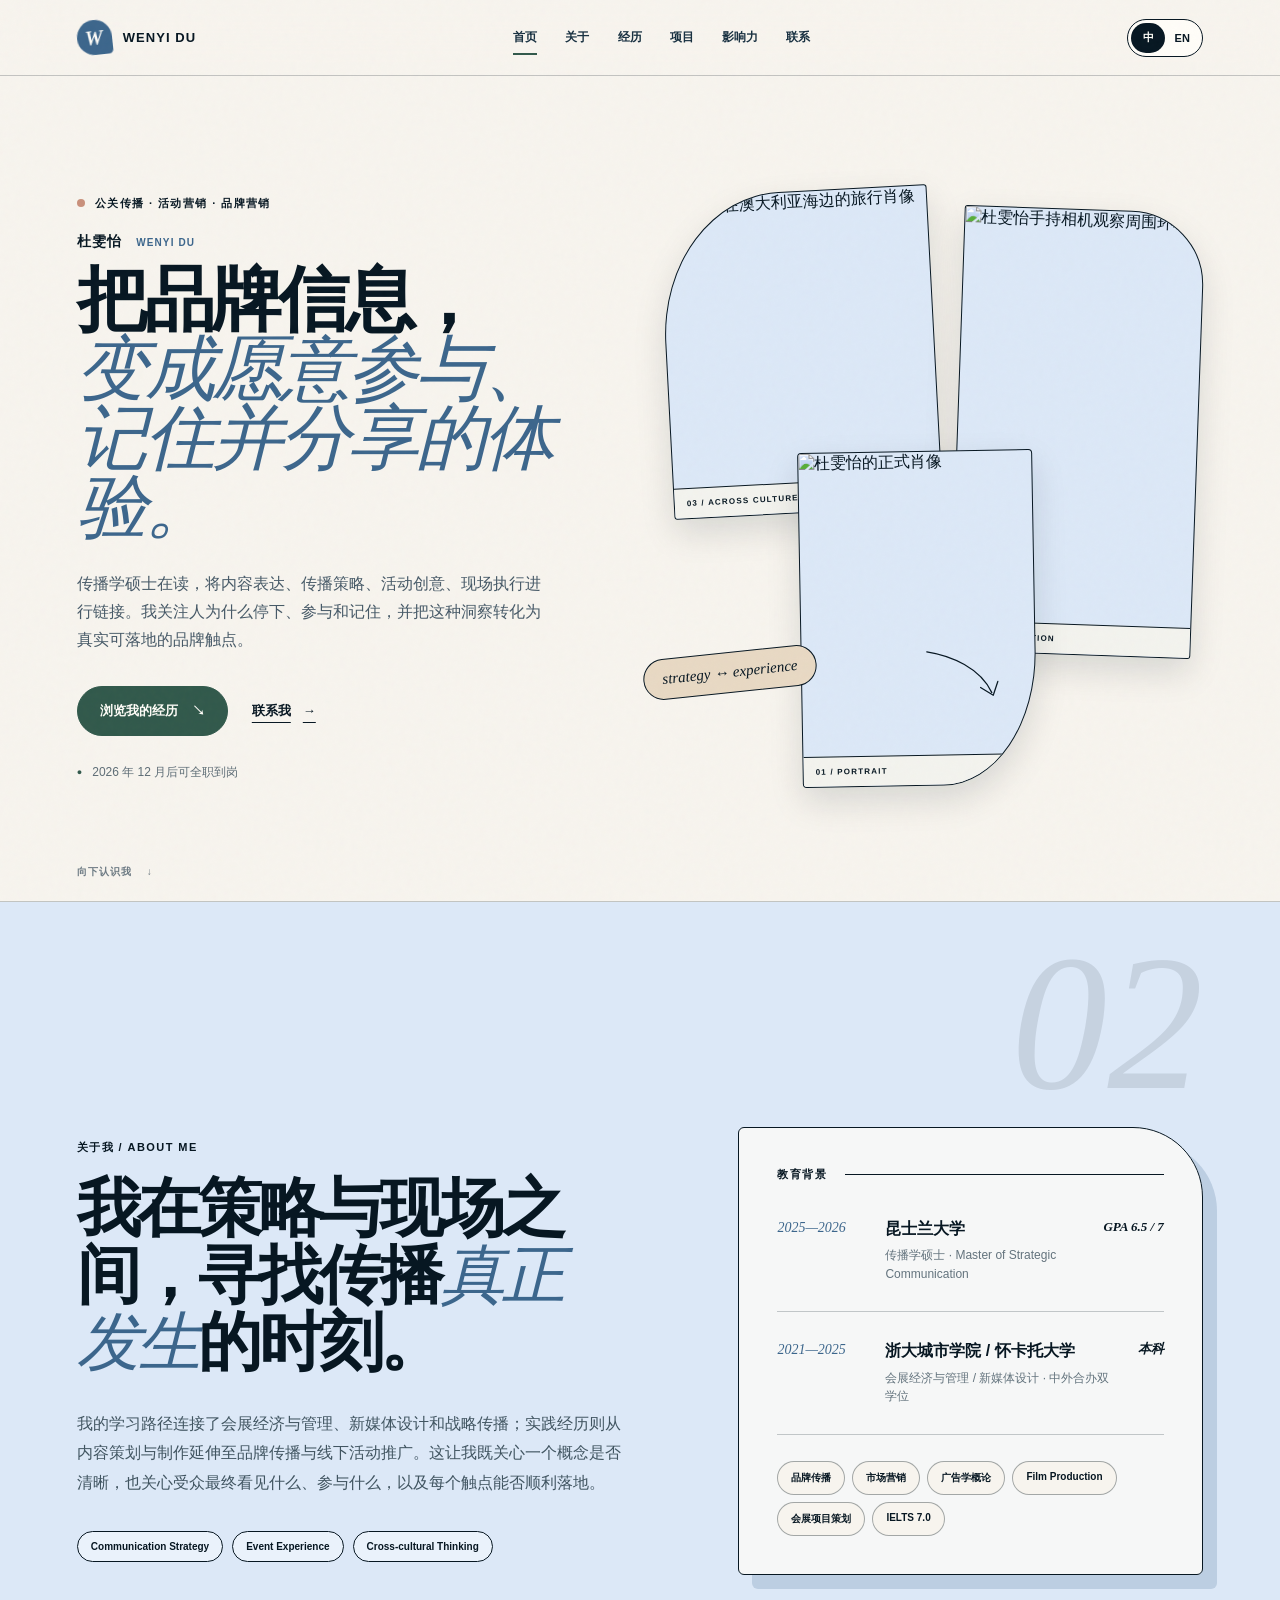
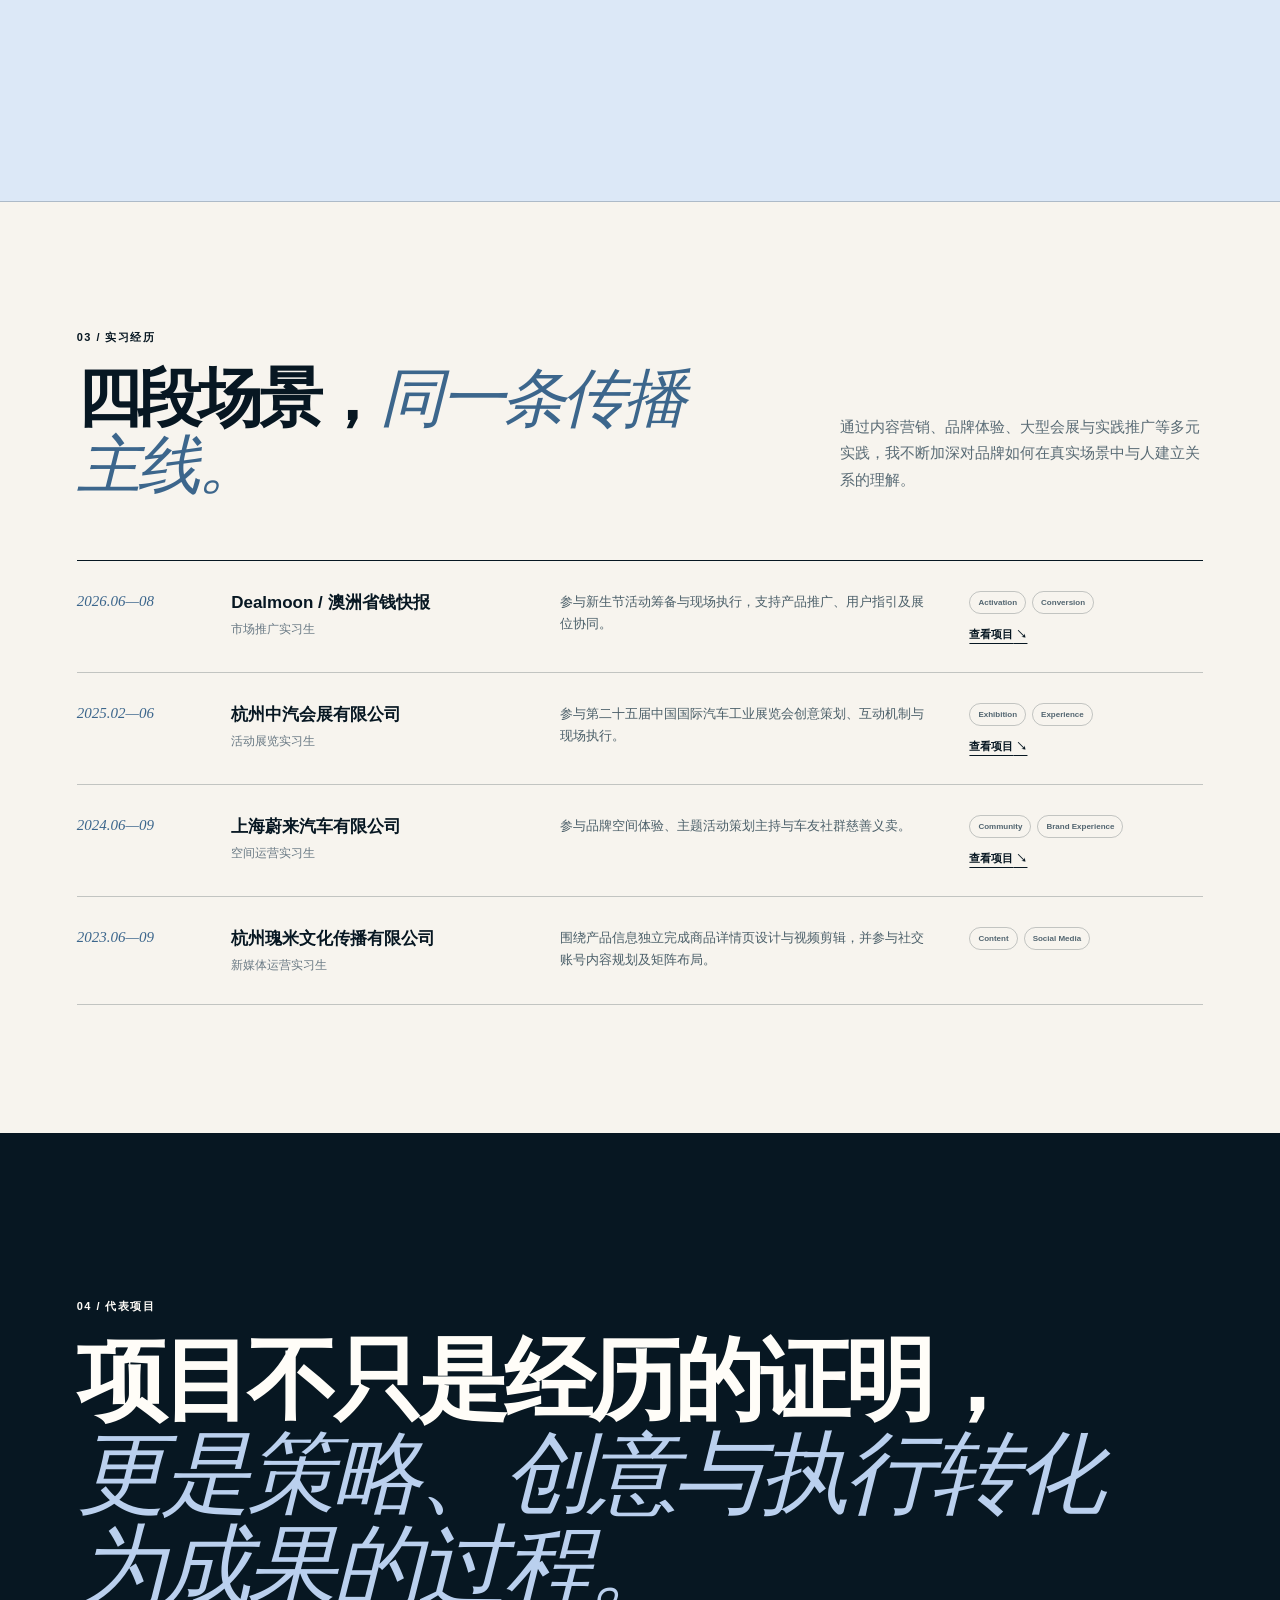
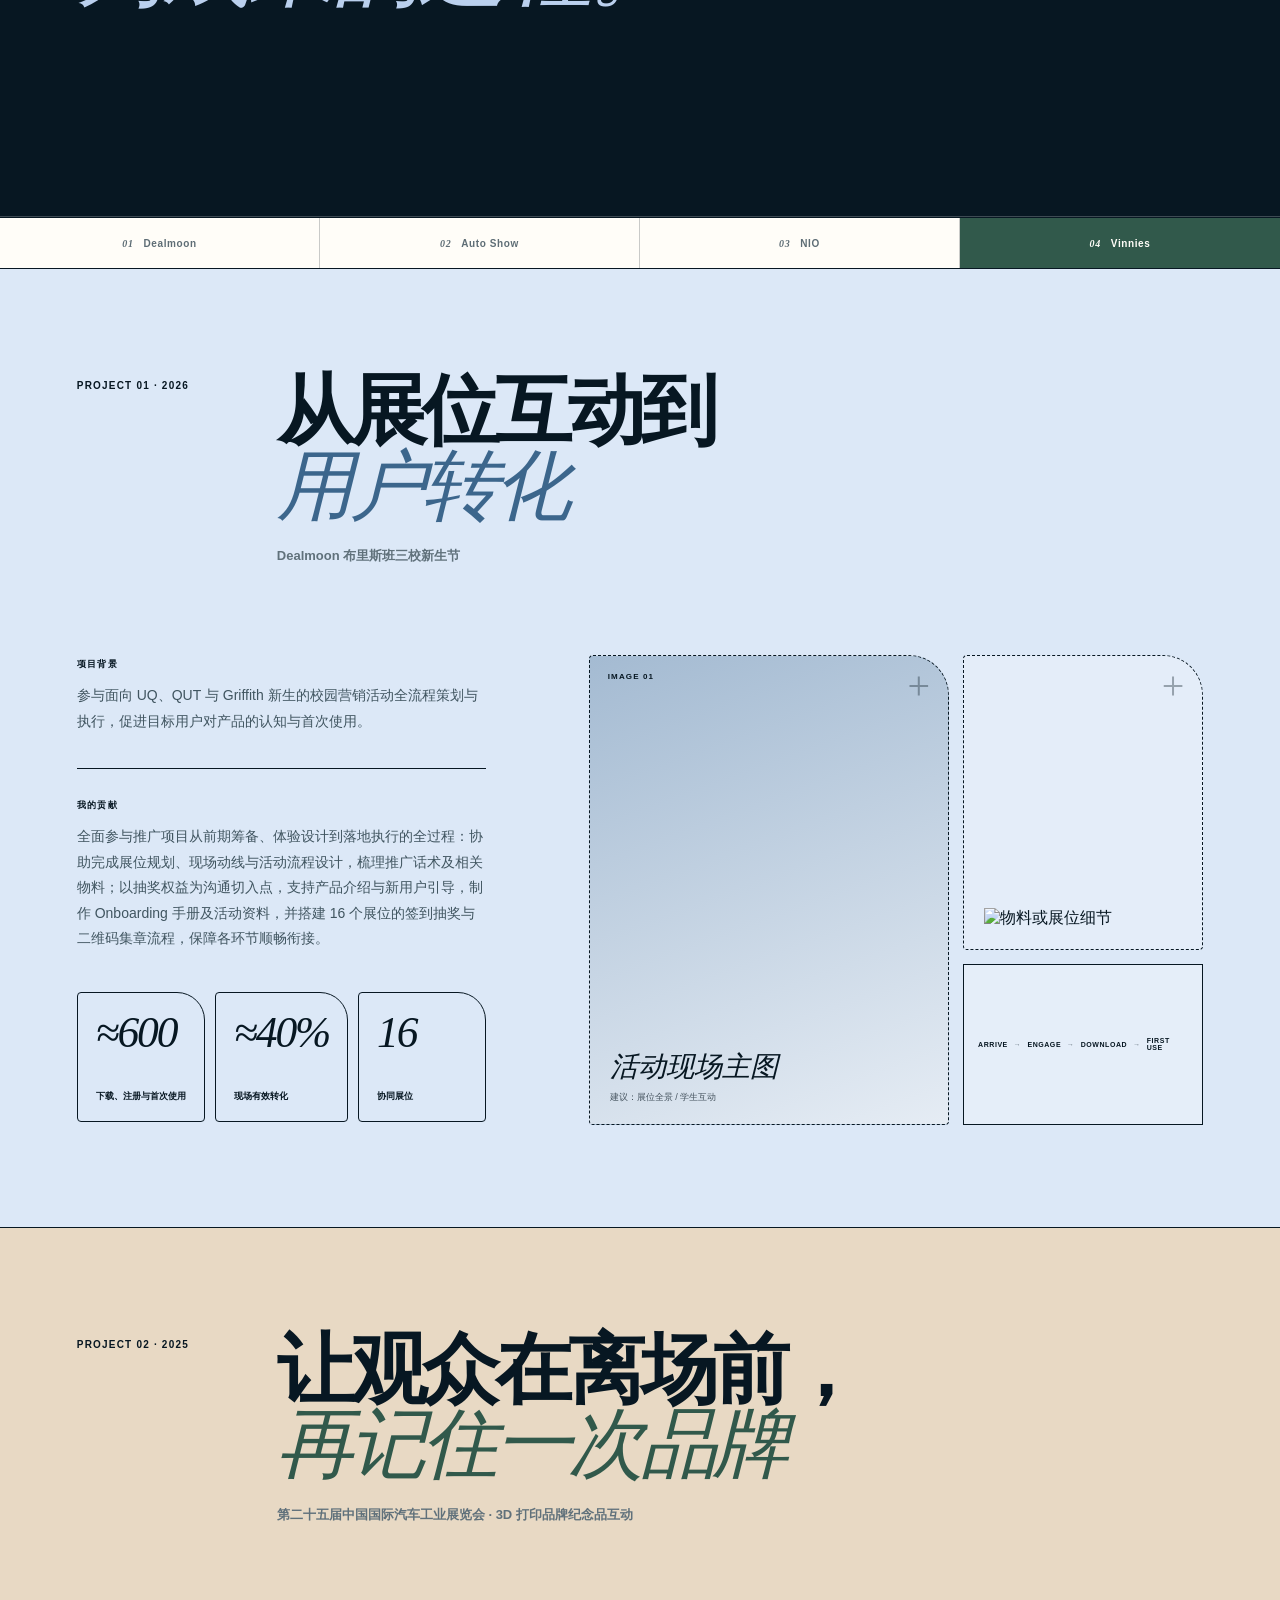
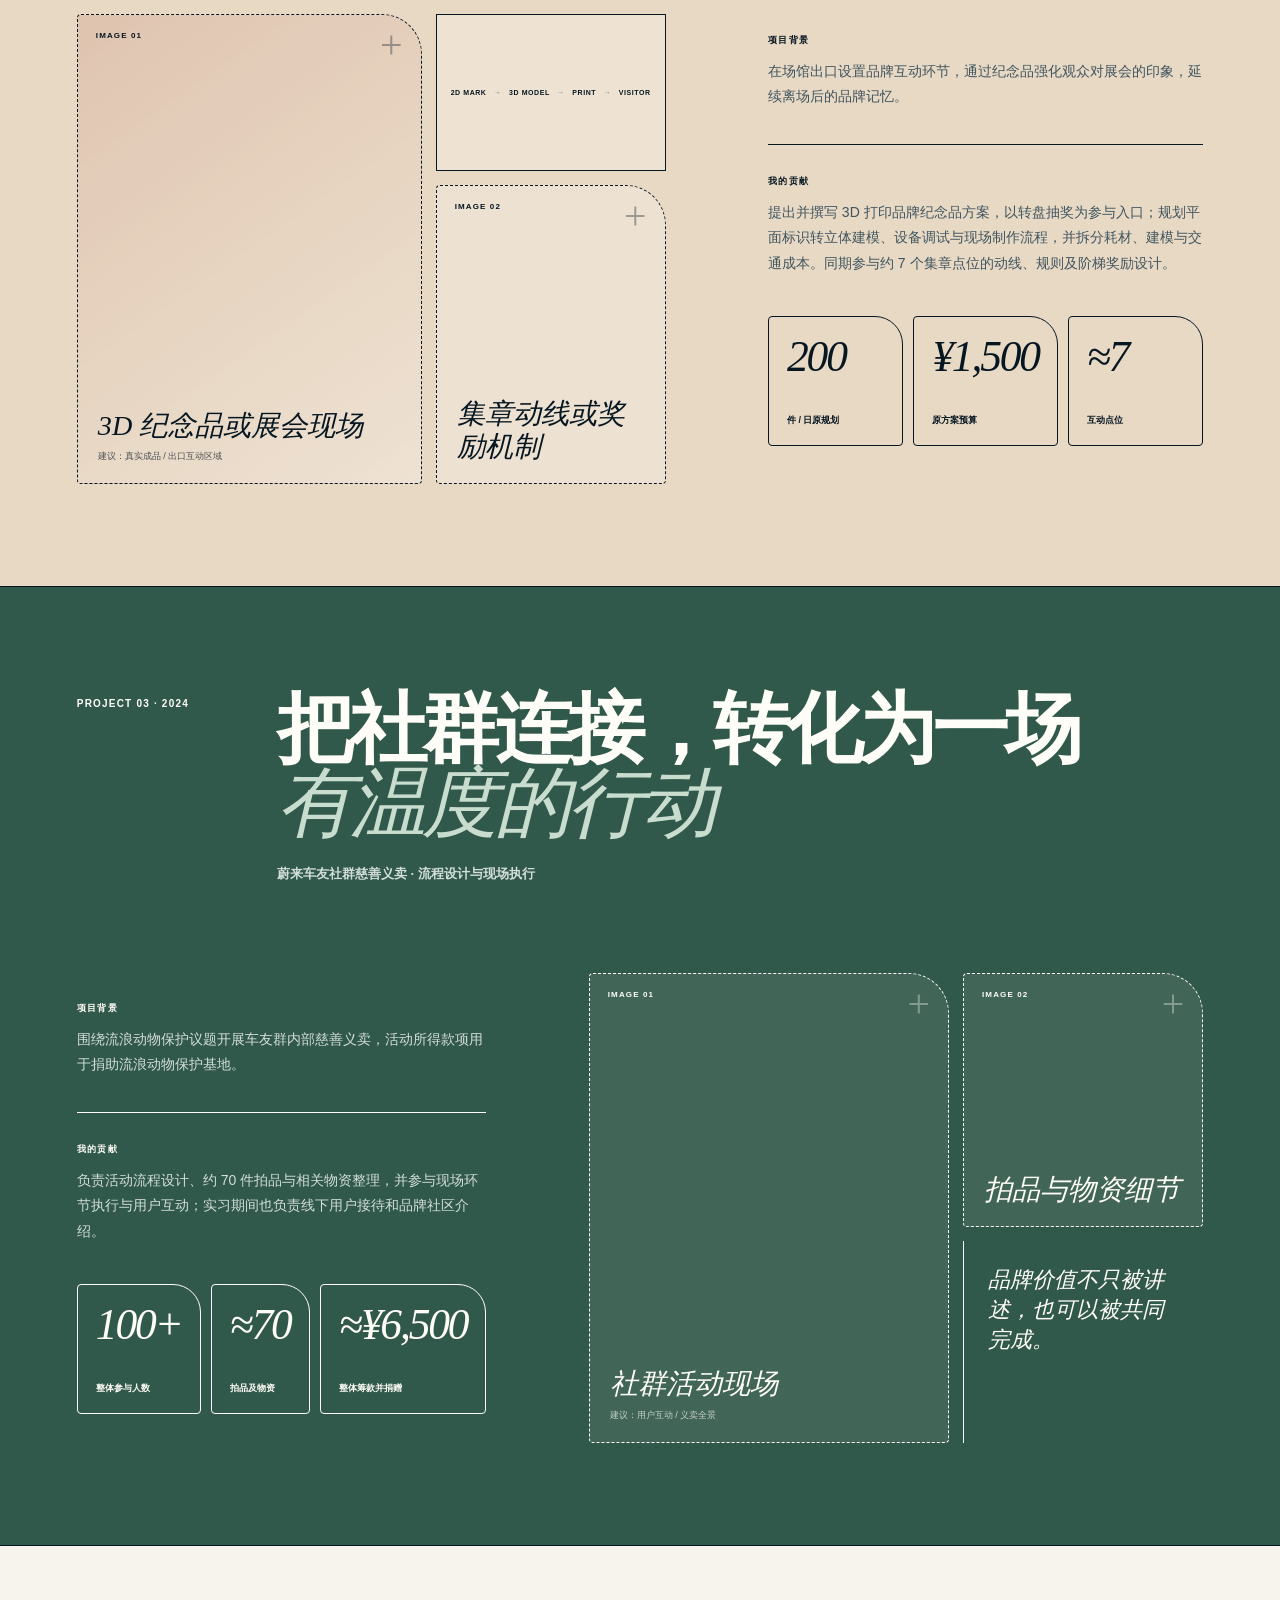
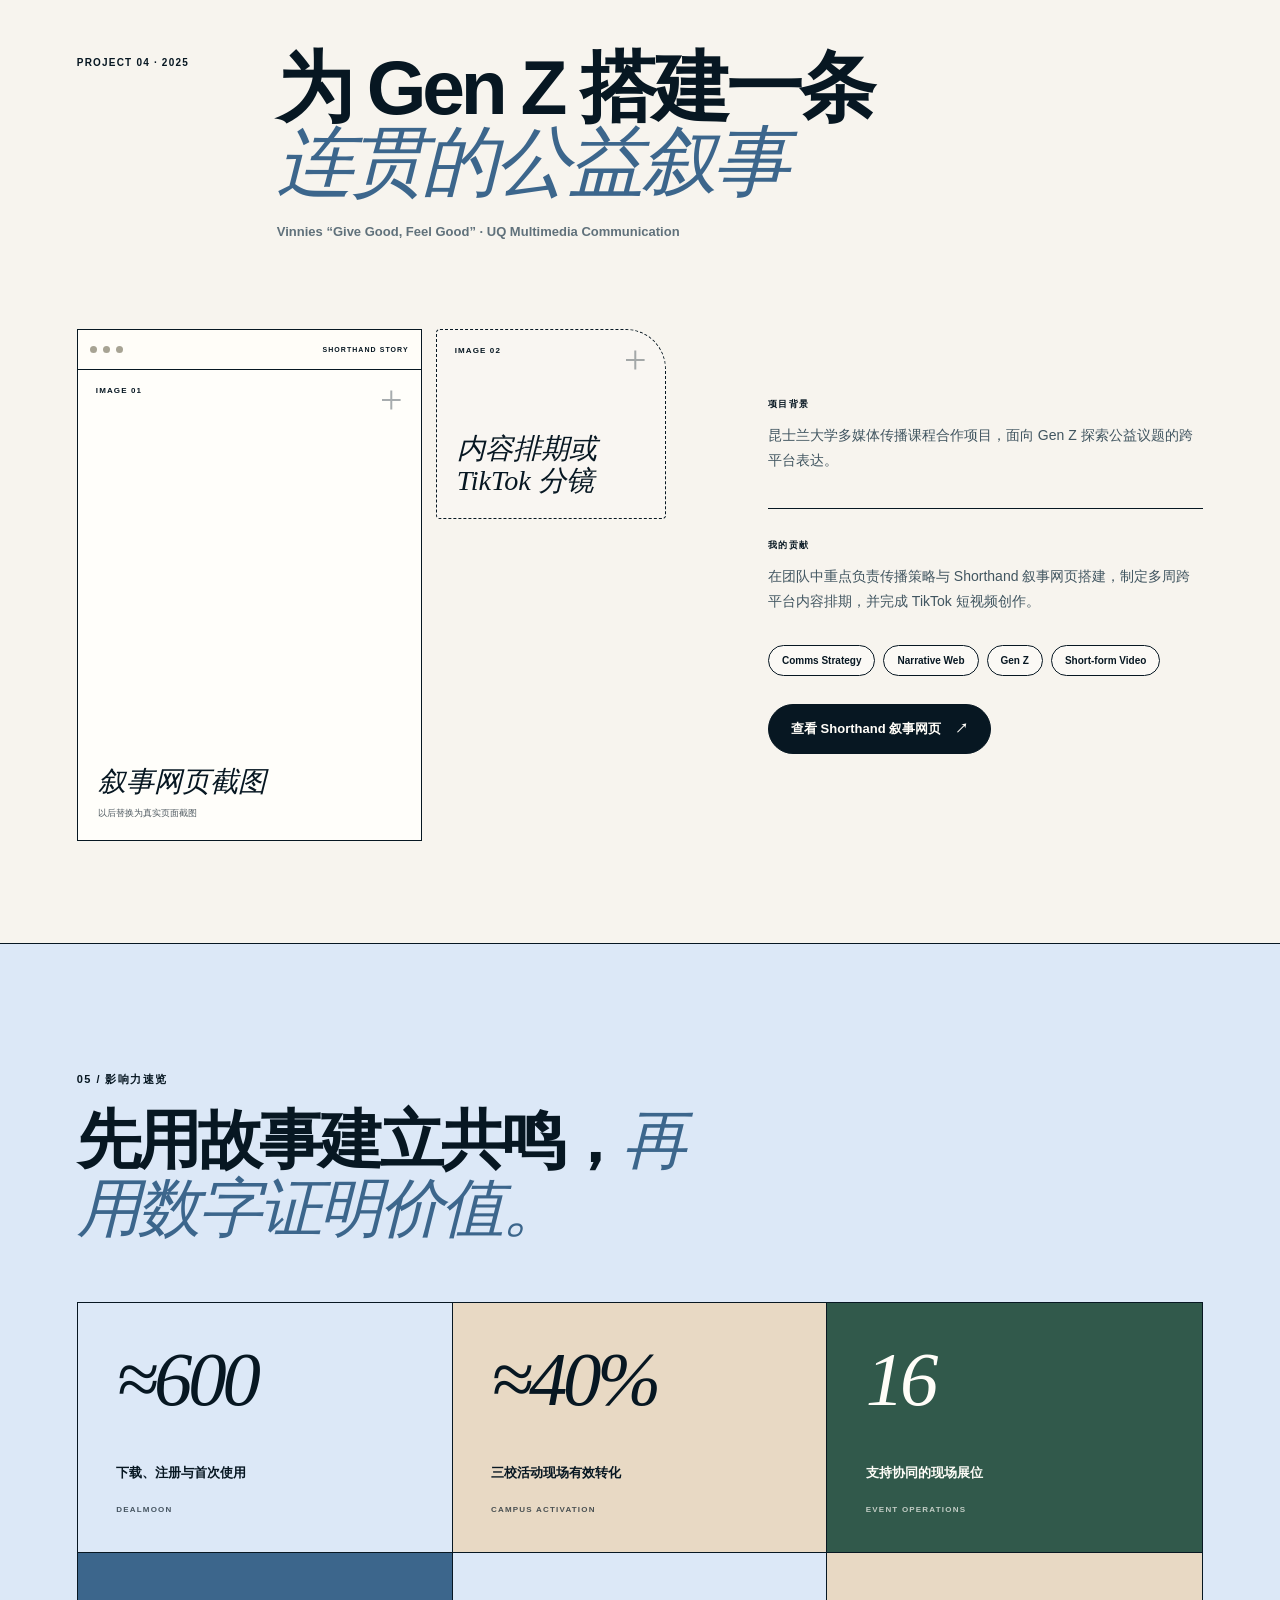
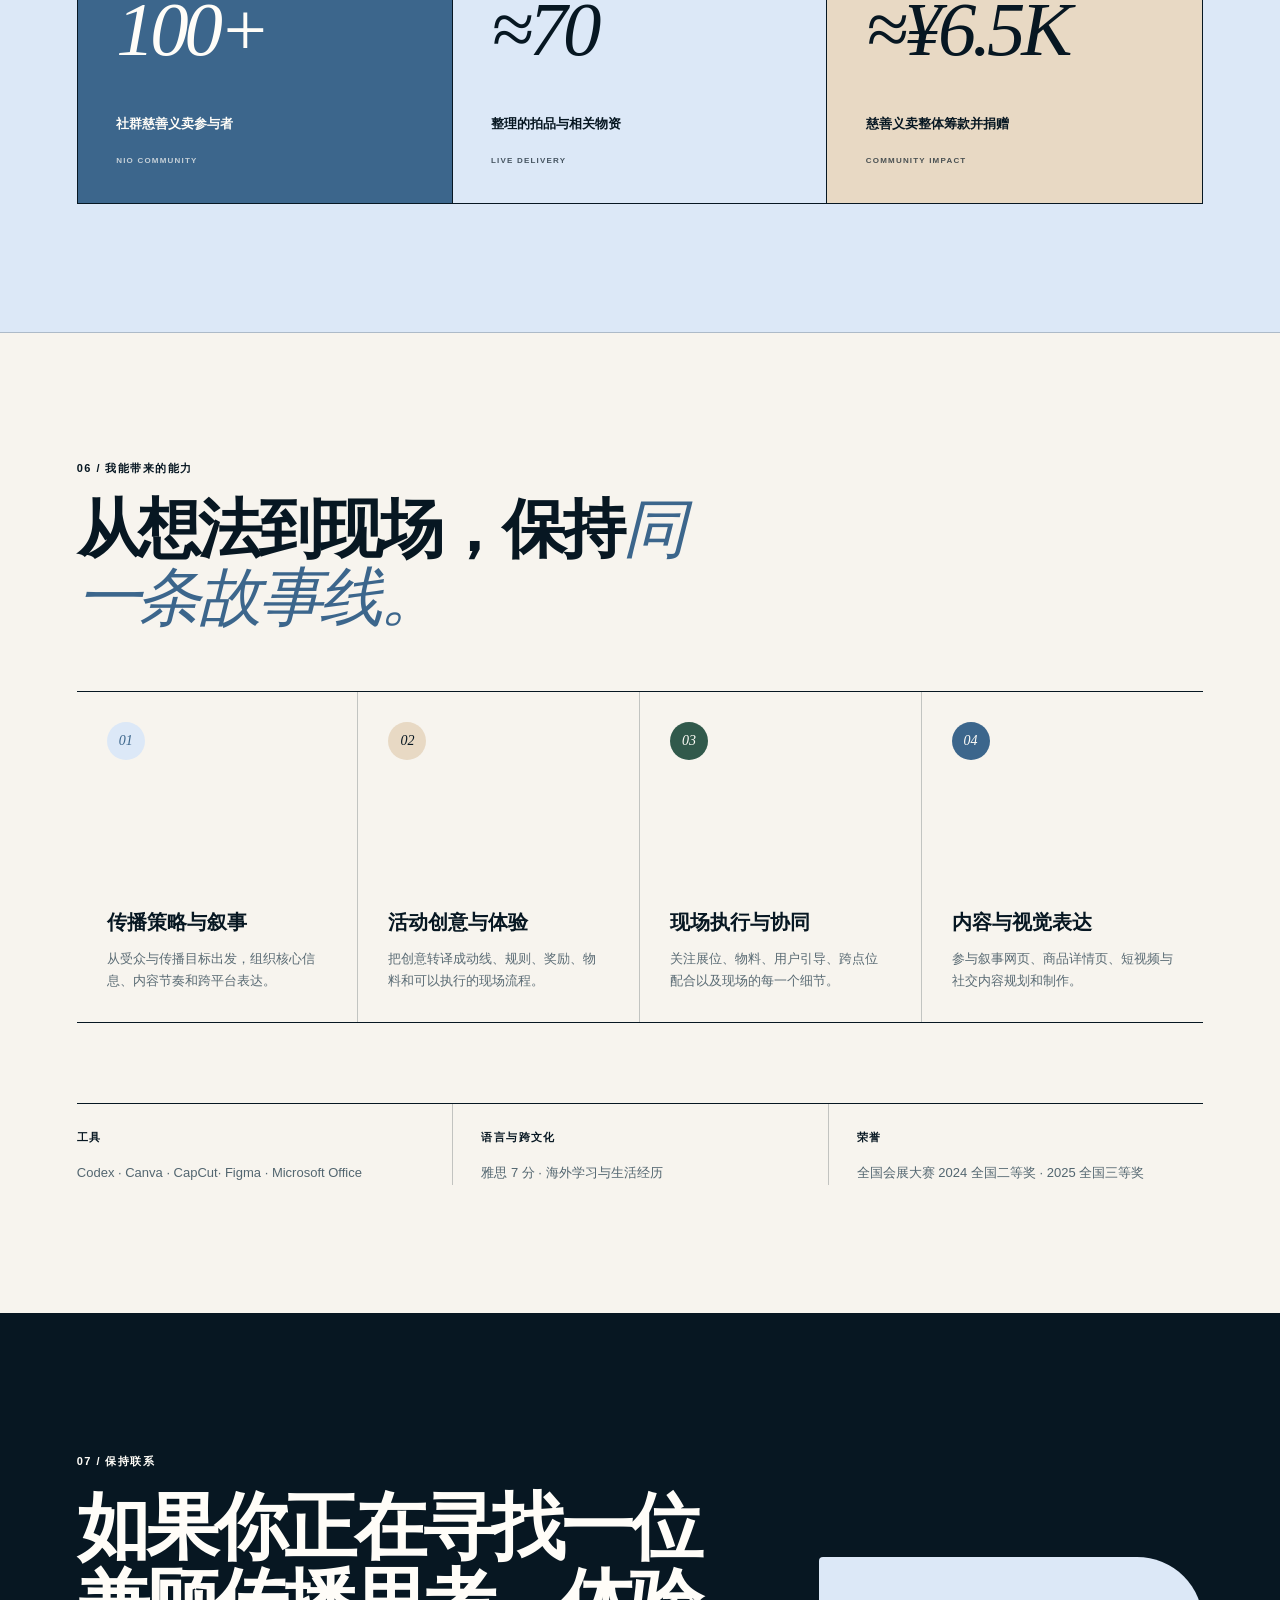
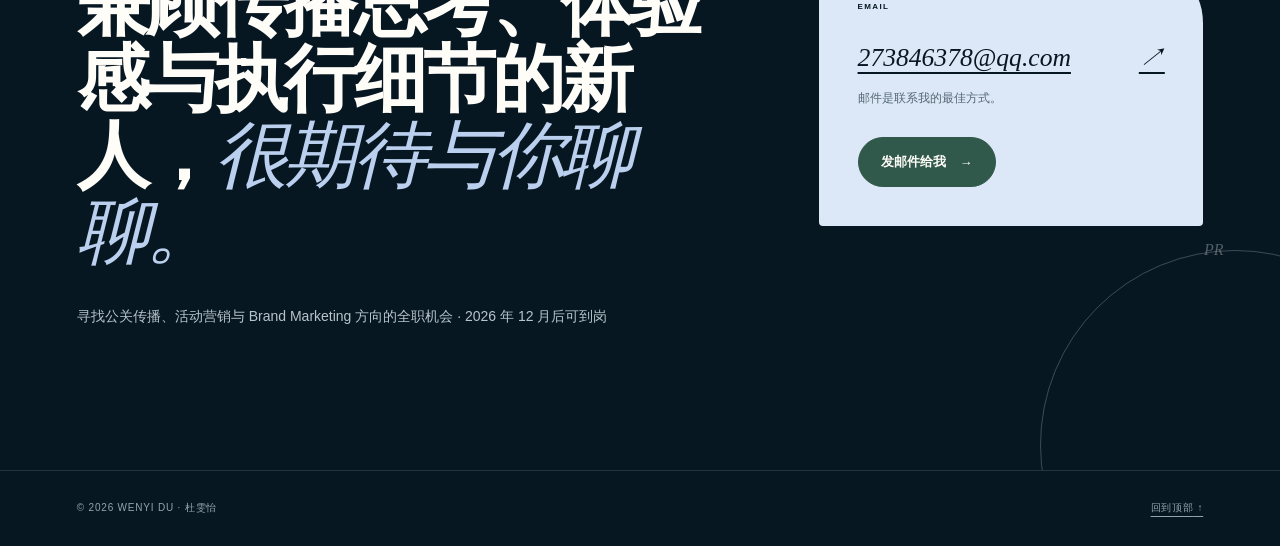
==== commit dc2ad50d: "Add files via upload" ====
--- a/index.html
+++ b/index.html
@@ -66,15 +66,15 @@
 
       <div class="photo-collage reveal" aria-label="Portrait collage of Wenyi Du">
         <figure class="hero-photo hero-photo-coast">
-          <img src="assets/portrait-coast.jpg" alt="杜雯怡在澳大利亚海边的旅行肖像" data-alt-zh="杜雯怡在澳大利亚海边的旅行肖像" data-alt-en="Wenyi Du on the Australian coast">
+          <img src="assets/home-20260909143946-43-1-1789363036722-3.jpg" alt="杜雯怡在澳大利亚海边的旅行肖像" data-alt-zh="杜雯怡在澳大利亚海边的旅行肖像" data-alt-en="Wenyi Du on the Australian coast">
           <figcaption>03 / ACROSS CULTURES</figcaption>
         </figure>
         <figure class="hero-photo hero-photo-green">
-          <img src="assets/portrait-green.jpg" alt="杜雯怡手持相机观察周围环境" data-alt-zh="杜雯怡手持相机观察周围环境" data-alt-en="Wenyi Du observing her surroundings with a camera">
+          <img src="assets/home-20260909143944-42-1-1789363050016-4.jpg" alt="杜雯怡手持相机观察周围环境" data-alt-zh="杜雯怡手持相机观察周围环境" data-alt-en="Wenyi Du observing her surroundings with a camera">
           <figcaption>02 / OBSERVATION</figcaption>
         </figure>
         <figure class="hero-photo hero-photo-formal">
-          <img src="assets/portrait-formal.jpg" alt="杜雯怡的正式肖像" data-alt-zh="杜雯怡的正式肖像" data-alt-en="Formal portrait of Wenyi Du">
+          <img src="assets/home-20260902121030-38-1-1789363056030-5.jpg" alt="杜雯怡的正式肖像" data-alt-zh="杜雯怡的正式肖像" data-alt-en="Formal portrait of Wenyi Du">
           <figcaption>01 / PORTRAIT</figcaption>
         </figure>
         <div class="collage-note" aria-hidden="true">strategy ↔ experience</div>
@@ -196,8 +196,8 @@
           <div class="project-metrics"><div><strong>≈600</strong><span><span class="i18n zh">下载、注册与首次使用</span><span class="i18n en">completed onboarding actions</span></span></div><div><strong>≈40%</strong><span><span class="i18n zh">现场有效转化</span><span class="i18n en">effective on-site conversion</span></span></div><div><strong>16</strong><span><span class="i18n zh">协同展位</span><span class="i18n en">booths supported</span></span></div></div>
         </div>
         <div class="project-gallery reveal">
-          <div class="media-slot media-slot-large"><span class="slot-no">IMAGE 01</span><strong><span class="i18n zh">活动现场主图</span><span class="i18n en">Event hero image</span></strong><small><span class="i18n zh">建议：展位全景 / 学生互动</span><span class="i18n en">Suggested: booth or audience interaction</span></small></div>
-          <div class="media-slot"><span class="slot-no">IMAGE 02</span><strong><span class="i18n zh">物料或展位细节</span><span class="i18n en">Booth / material detail</span></strong></div>
+          <div class="media-slot media-slot-large" data-editor-label-zh="活动现场主图" data-editor-label-en="Event hero image"><span class="slot-no">IMAGE 01</span><strong><span class="i18n zh">活动现场主图</span><span class="i18n en">Event hero image</span></strong><small><span class="i18n zh">建议：展位全景 / 学生互动</span><span class="i18n en">Suggested: booth or audience interaction</span></small></div>
+          <div class="media-slot has-image" data-editor-label-zh="物料或展位细节" data-editor-label-en="Booth / material detail" data-fit="cover"><img src="assets/dealmoon-20260914132034-46-1-1789363308632-6.jpg" alt="物料或展位细节" data-alt-zh="物料或展位细节" data-alt-en="Booth / material detail"></div>
           <div class="journey-diagram"><span>ARRIVE</span><i>→</i><span>ENGAGE</span><i>→</i><span>DOWNLOAD</span><i>→</i><span>FIRST USE</span></div>
         </div>
       </div>
@@ -211,15 +211,15 @@
       </div>
       <div class="project-layout project-layout-reverse">
         <div class="project-gallery reveal">
-          <div class="media-slot media-slot-large"><span class="slot-no">IMAGE 01</span><strong><span class="i18n zh">3D 纪念品或展会现场</span><span class="i18n en">3D souvenir or exhibition view</span></strong><small><span class="i18n zh">建议：真实成品 / 出口互动区域</span><span class="i18n en">Suggested: real output or exit activation</span></small></div>
+          <div class="media-slot media-slot-large" data-editor-label-zh="3D 纪念品或展会现场" data-editor-label-en="3D souvenir or exhibition view"><span class="slot-no">IMAGE 01</span><strong><span class="i18n zh">3D 纪念品或展会现场</span><span class="i18n en">3D souvenir or exhibition view</span></strong><small><span class="i18n zh">建议：真实成品 / 出口互动区域</span><span class="i18n en">Suggested: real output or exit activation</span></small></div>
           <div class="process-strip"><span>2D MARK</span><i>→</i><span>3D MODEL</span><i>→</i><span>PRINT</span><i>→</i><span>VISITOR</span></div>
-          <div class="media-slot"><span class="slot-no">IMAGE 02</span><strong><span class="i18n zh">集章动线或奖励机制</span><span class="i18n en">Stamp route or reward system</span></strong></div>
+          <div class="media-slot" data-editor-label-zh="集章动线或奖励机制" data-editor-label-en="Stamp route or reward system"><span class="slot-no">IMAGE 02</span><strong><span class="i18n zh">集章动线或奖励机制</span><span class="i18n en">Stamp route or reward system</span></strong></div>
         </div>
         <div class="project-story reveal">
           <div class="story-block"><span class="story-label"><span class="i18n zh">项目背景</span><span class="i18n en">CONTEXT</span></span><p><span class="i18n zh">在场馆出口设置品牌互动环节，通过纪念品强化观众对展会的印象，延续离场后的品牌记忆。</span><span class="i18n en">Created a final brand interaction at the venue exit, using keepsakes to reinforce the exhibition experience and extend brand recall beyond the event</span></p></div>
           <div class="story-block"><span class="story-label"><span class="i18n zh">我的贡献</span><span class="i18n en">MY CONTRIBUTION</span></span><p><span class="i18n zh">提出并撰写 3D 打印品牌纪念品方案，以转盘抽奖为参与入口；规划平面标识转立体建模、设备调试与现场制作流程，并拆分耗材、建模与交通成本。同期参与约 7 个集章点位的动线、规则及阶梯奖励设计。</span><span class="i18n en">Proposed and wrote a 3D-printed souvenir concept using a spinning-wheel draw as entry point; mapped 2D-to-3D modelling, equipment testing and on-site production, and broke down material, modelling and transport costs. Also contributed to a seven-stop stamp route and tiered rewards.</span></p></div>
           <div class="project-metrics"><div><strong>200</strong><span><span class="i18n zh">件 / 日原规划</span><span class="i18n en">items/day planned</span></span></div><div><strong>¥1,500</strong><span><span class="i18n zh">原方案预算</span><span class="i18n en">proposed budget</span></span></div><div><strong>≈7</strong><span><span class="i18n zh">互动点位</span><span class="i18n en">interactive stops</span></span></div></div>
-          <p class="metric-note"><span class="i18n zh">注：200 件/日与 1,500 元为原方案规划口径；3D 纪念品方案最终实施。</span><span class="i18n en">Note: 200 items/day and RMB 1,500 are planning figures; the 3D souvenir concept was implemented.</span></p>
+          <p class="metric-note"><span class="i18n zh"></span><span class="i18n en"></span></p>
         </div>
       </div>
     </section>
@@ -237,8 +237,8 @@
           <div class="project-metrics"><div><strong>100+</strong><span><span class="i18n zh">整体参与人数</span><span class="i18n en">overall participants</span></span></div><div><strong>≈70</strong><span><span class="i18n zh">拍品及物资</span><span class="i18n en">items prepared</span></span></div><div><strong>≈¥6,500</strong><span><span class="i18n zh">整体筹款并捐赠</span><span class="i18n en">raised and donated</span></span></div></div>
         </div>
         <div class="project-gallery reveal">
-          <div class="media-slot media-slot-large"><span class="slot-no">IMAGE 01</span><strong><span class="i18n zh">社群活动现场</span><span class="i18n en">Community event atmosphere</span></strong><small><span class="i18n zh">建议：用户互动 / 义卖全景</span><span class="i18n en">Suggested: interaction or event overview</span></small></div>
-          <div class="media-slot"><span class="slot-no">IMAGE 02</span><strong><span class="i18n zh">拍品与物资细节</span><span class="i18n en">Auction item details</span></strong></div>
+          <div class="media-slot media-slot-large" data-editor-label-zh="社群活动现场" data-editor-label-en="Community event atmosphere"><span class="slot-no">IMAGE 01</span><strong><span class="i18n zh">社群活动现场</span><span class="i18n en">Community event atmosphere</span></strong><small><span class="i18n zh">建议：用户互动 / 义卖全景</span><span class="i18n en">Suggested: interaction or event overview</span></small></div>
+          <div class="media-slot" data-editor-label-zh="拍品与物资细节" data-editor-label-en="Auction item details"><span class="slot-no">IMAGE 02</span><strong><span class="i18n zh">拍品与物资细节</span><span class="i18n en">Auction item details</span></strong></div>
           <blockquote><span class="i18n zh">品牌价值不只被讲述，也可以被共同完成。</span><span class="i18n en">Brand values can be lived together, not only communicated.</span></blockquote>
         </div>
       </div>
@@ -254,9 +254,9 @@
         <div class="project-gallery reveal">
           <div class="browser-frame">
             <div class="browser-bar"><i></i><i></i><i></i><span>SHORTHAND STORY</span></div>
-            <div class="media-slot media-slot-large"><span class="slot-no">IMAGE 01</span><strong><span class="i18n zh">叙事网页截图</span><span class="i18n en">Narrative website screenshot</span></strong><small><span class="i18n zh">以后替换为真实页面截图</span><span class="i18n en">Replace with a real page screenshot later</span></small></div>
+            <div class="media-slot media-slot-large" data-editor-label-zh="叙事网页截图" data-editor-label-en="Narrative website screenshot"><span class="slot-no">IMAGE 01</span><strong><span class="i18n zh">叙事网页截图</span><span class="i18n en">Narrative website screenshot</span></strong><small><span class="i18n zh">以后替换为真实页面截图</span><span class="i18n en">Replace with a real page screenshot later</span></small></div>
           </div>
-          <div class="media-slot"><span class="slot-no">IMAGE 02</span><strong><span class="i18n zh">内容排期或 TikTok 分镜</span><span class="i18n en">Content calendar or TikTok storyboard</span></strong></div>
+          <div class="media-slot" data-editor-label-zh="内容排期或 TikTok 分镜" data-editor-label-en="Content calendar or TikTok storyboard"><span class="slot-no">IMAGE 02</span><strong><span class="i18n zh">内容排期或 TikTok 分镜</span><span class="i18n en">Content calendar or TikTok storyboard</span></strong></div>
         </div>
         <div class="project-story reveal">
           <div class="story-block"><span class="story-label"><span class="i18n zh">项目背景</span><span class="i18n en">CONTEXT</span></span><p><span class="i18n zh">昆士兰大学多媒体传播课程合作项目，面向 Gen Z 探索公益议题的跨平台表达。</span><span class="i18n en">A University of Queensland multimedia communication collaboration exploring cross-platform social-impact storytelling for Gen Z.</span></p></div>
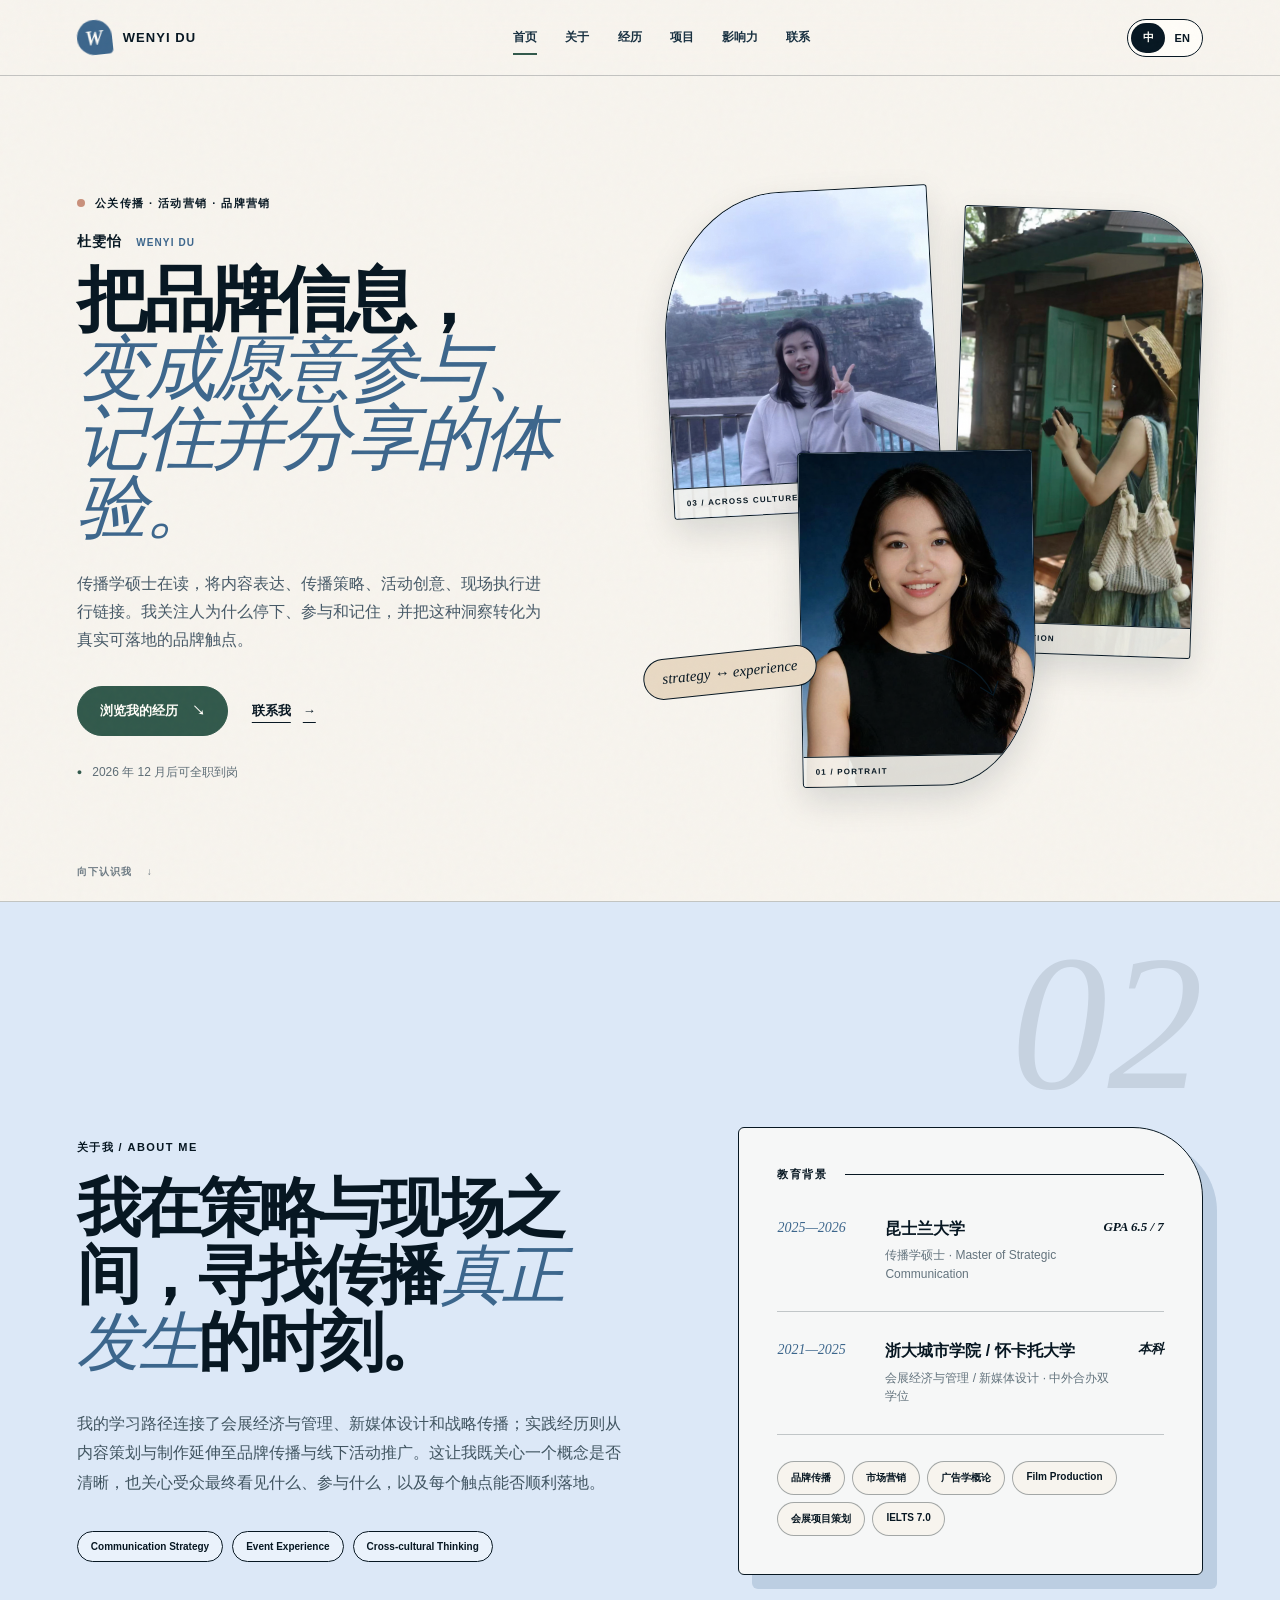
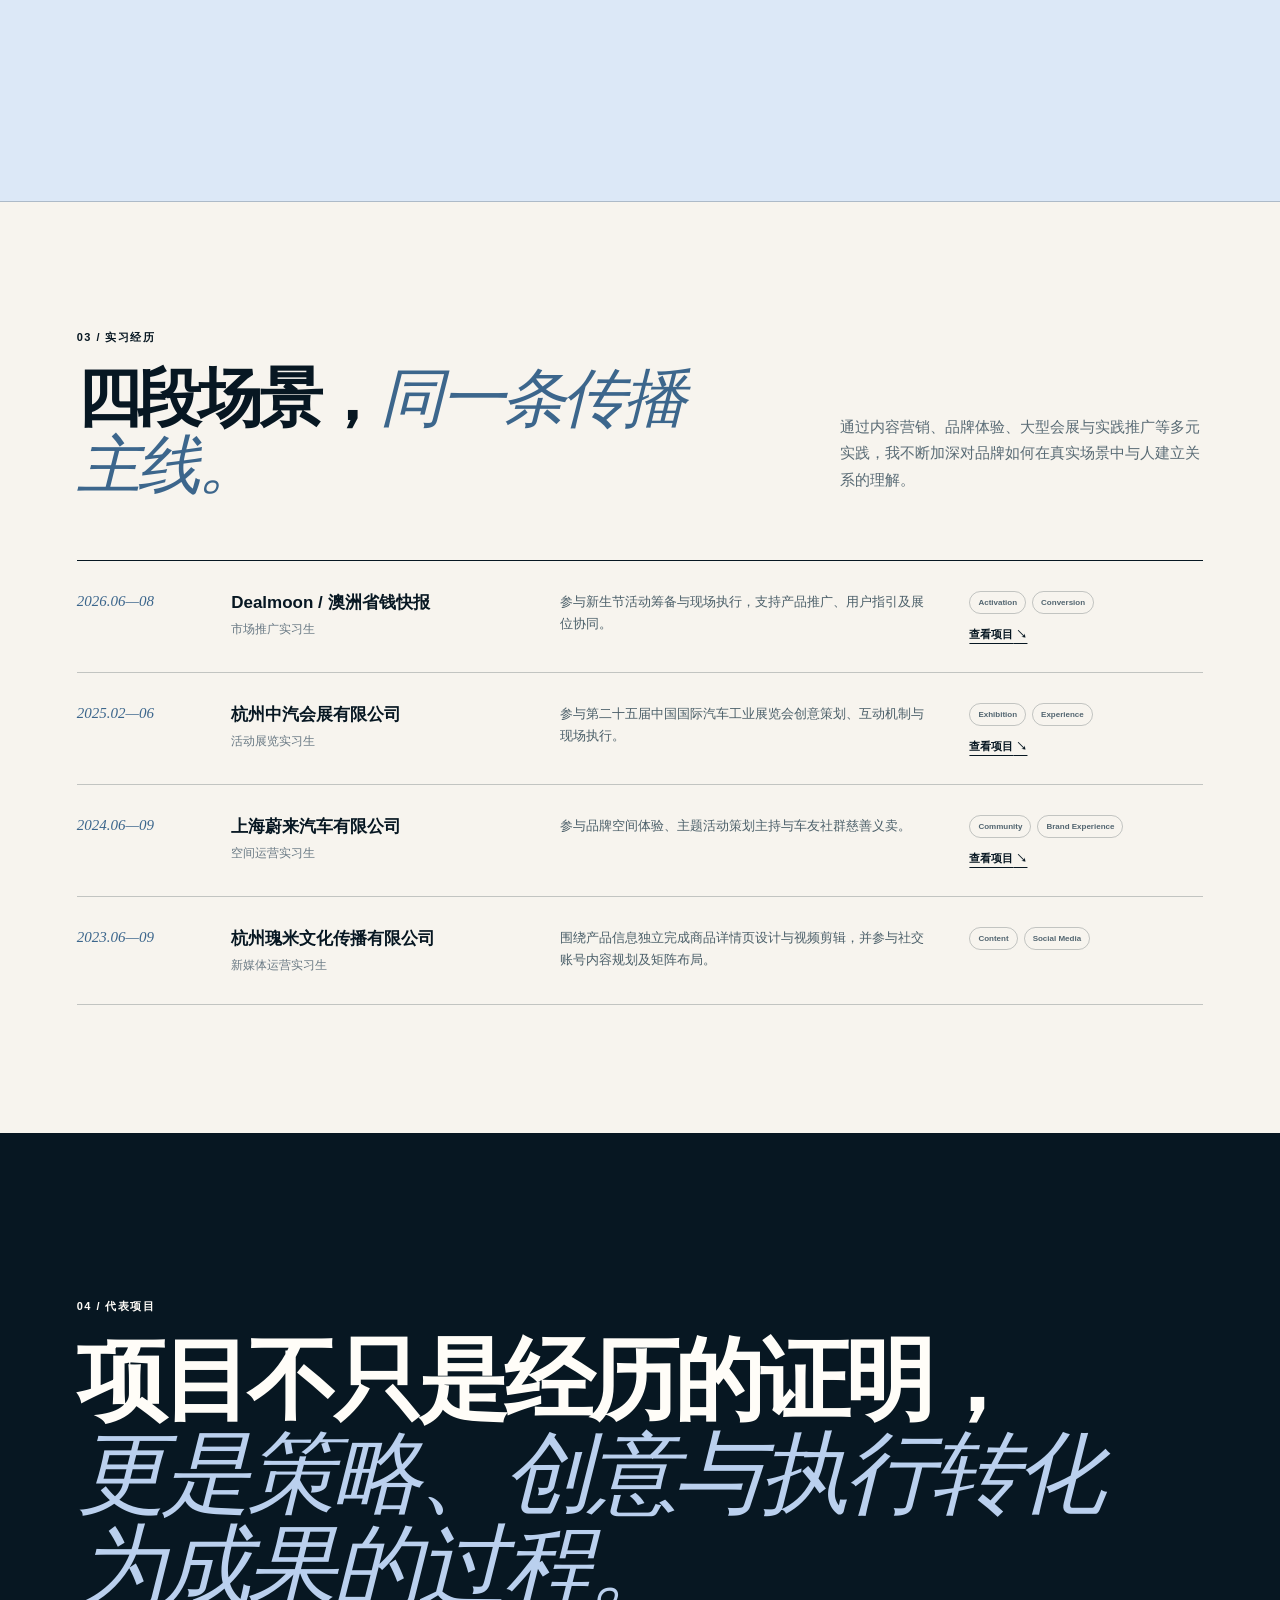
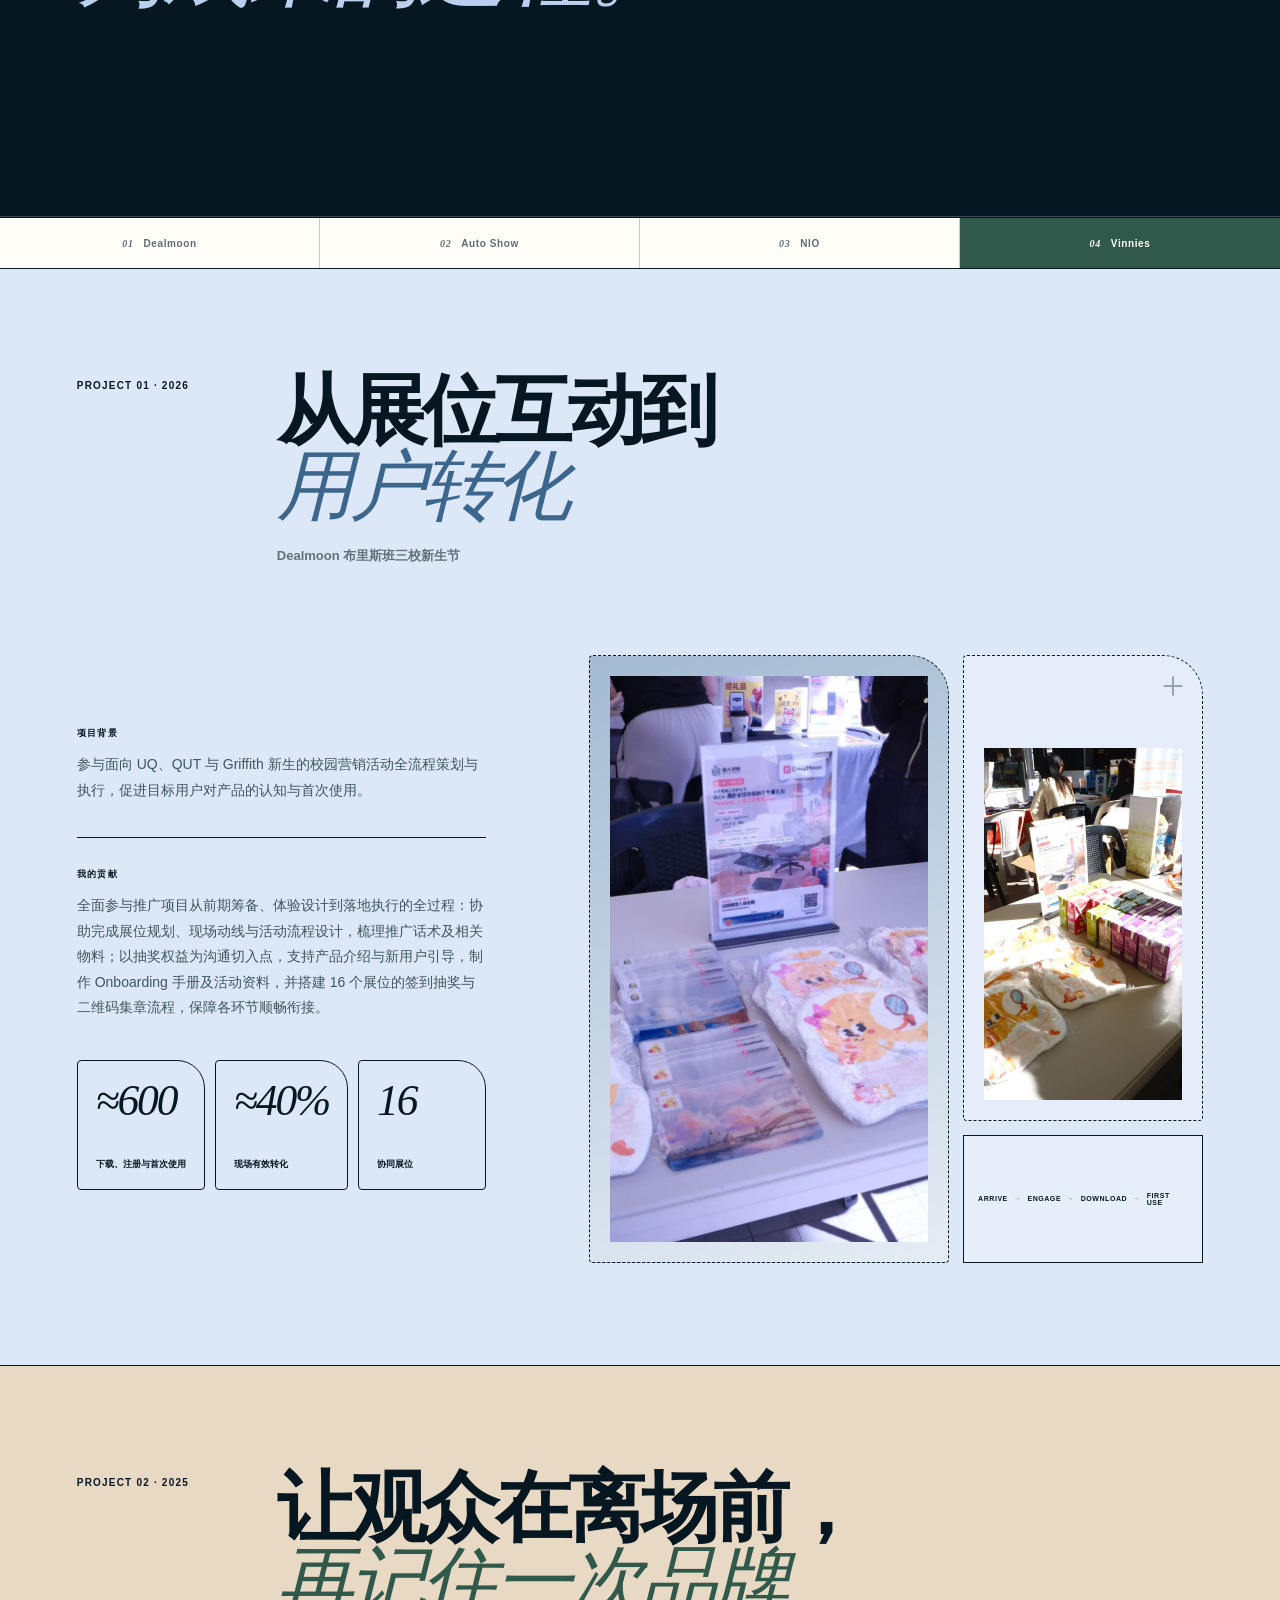
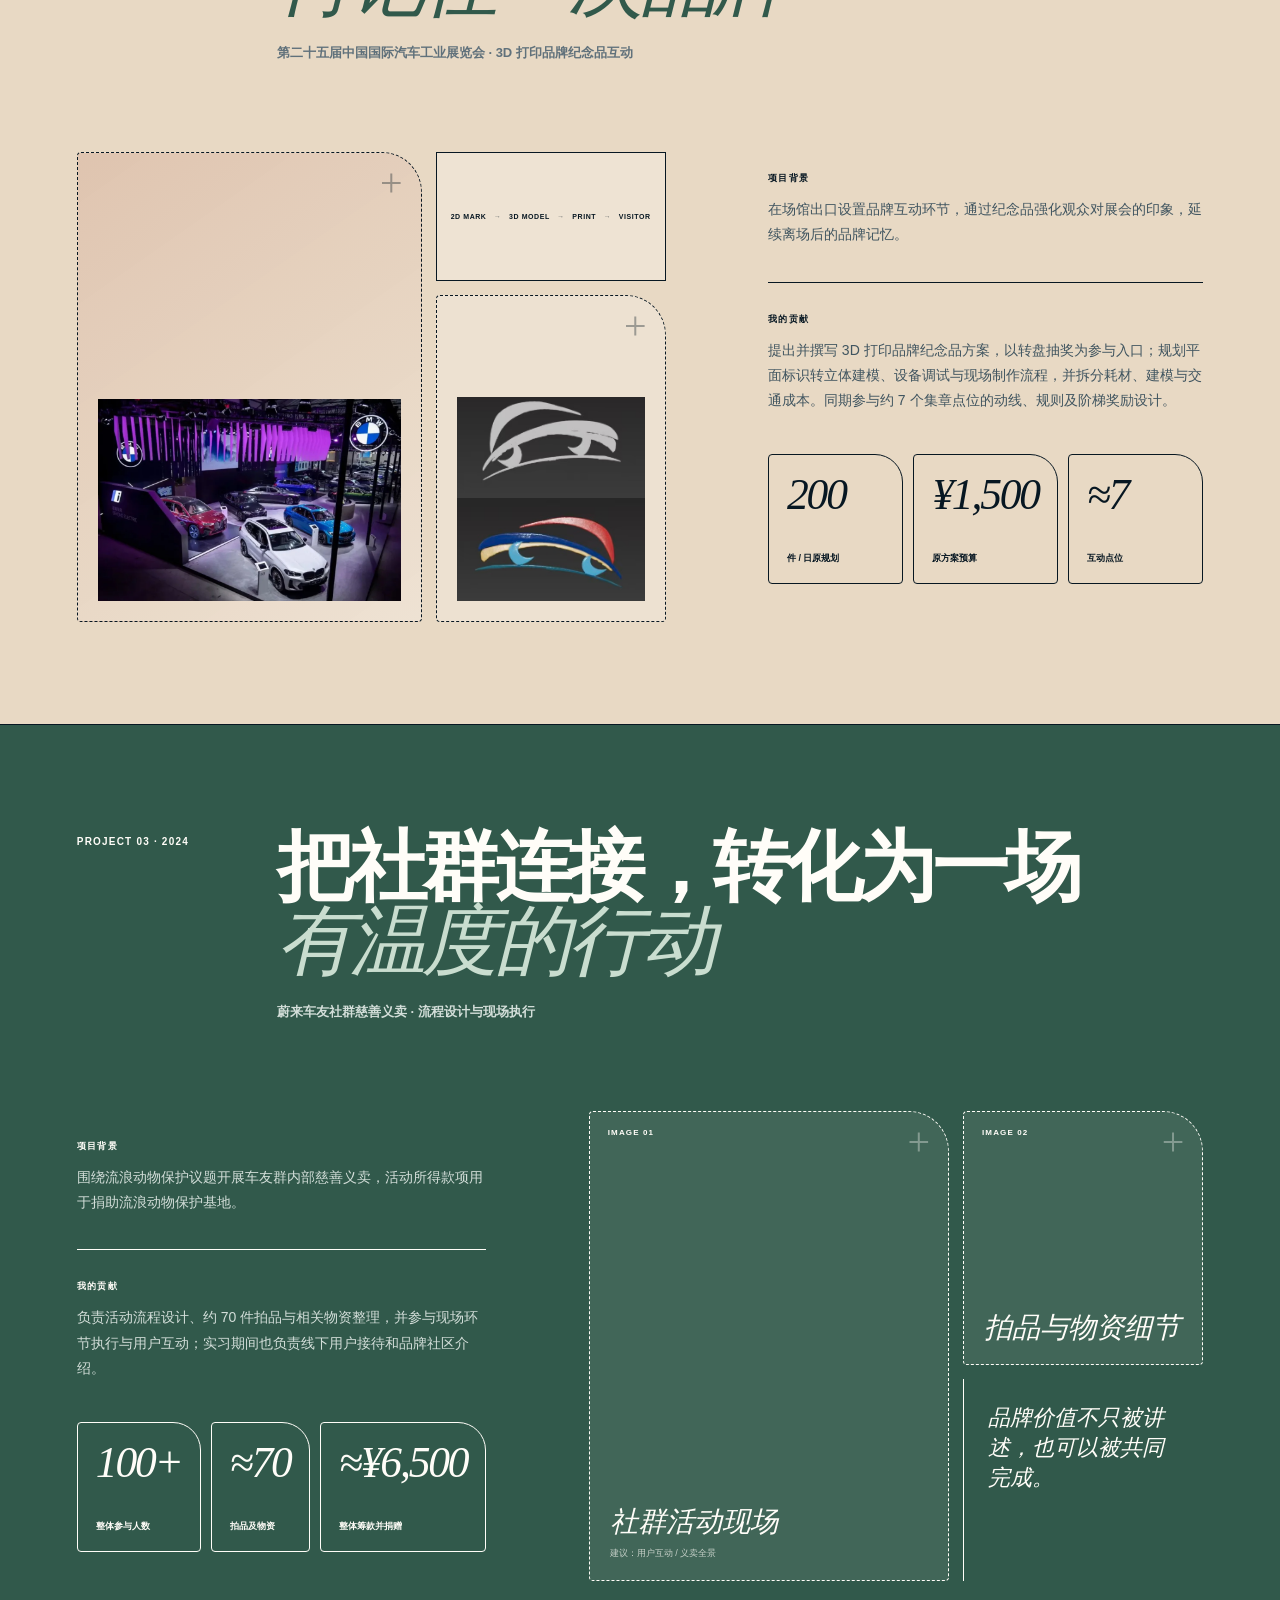
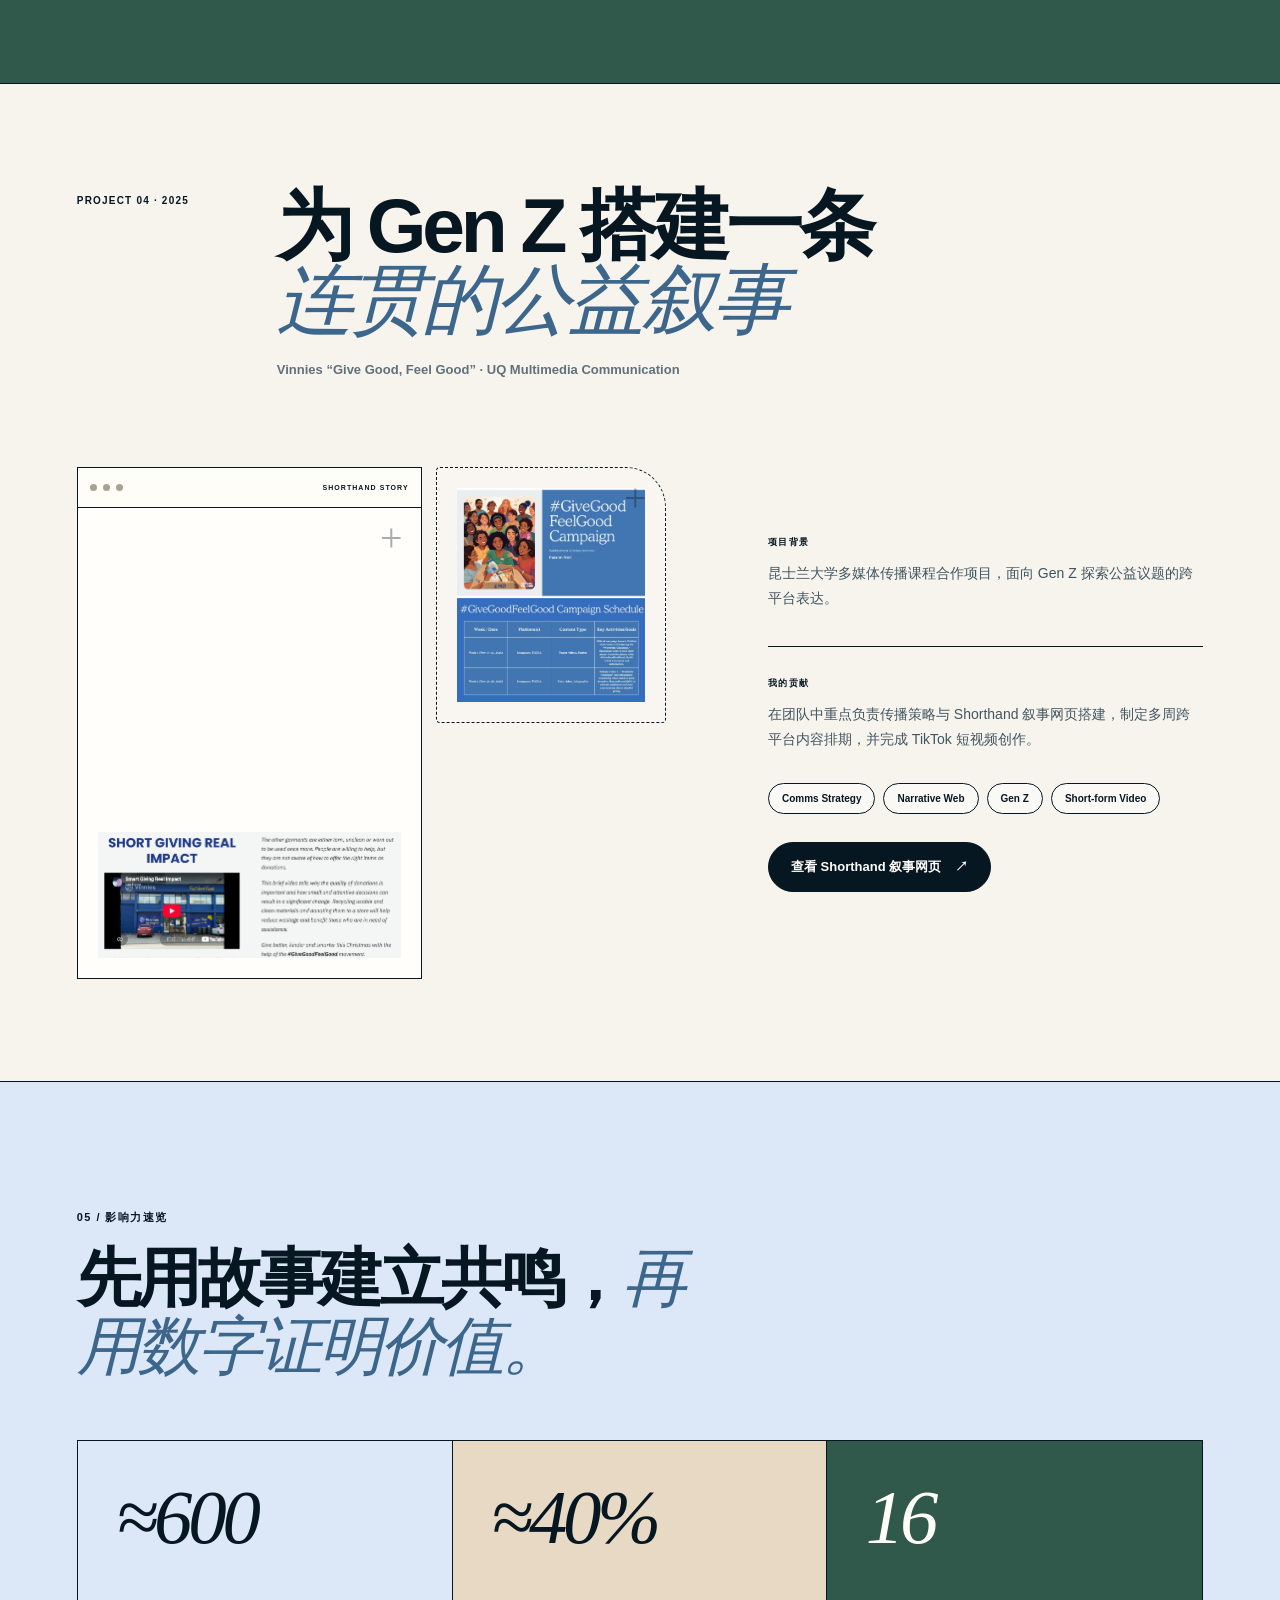
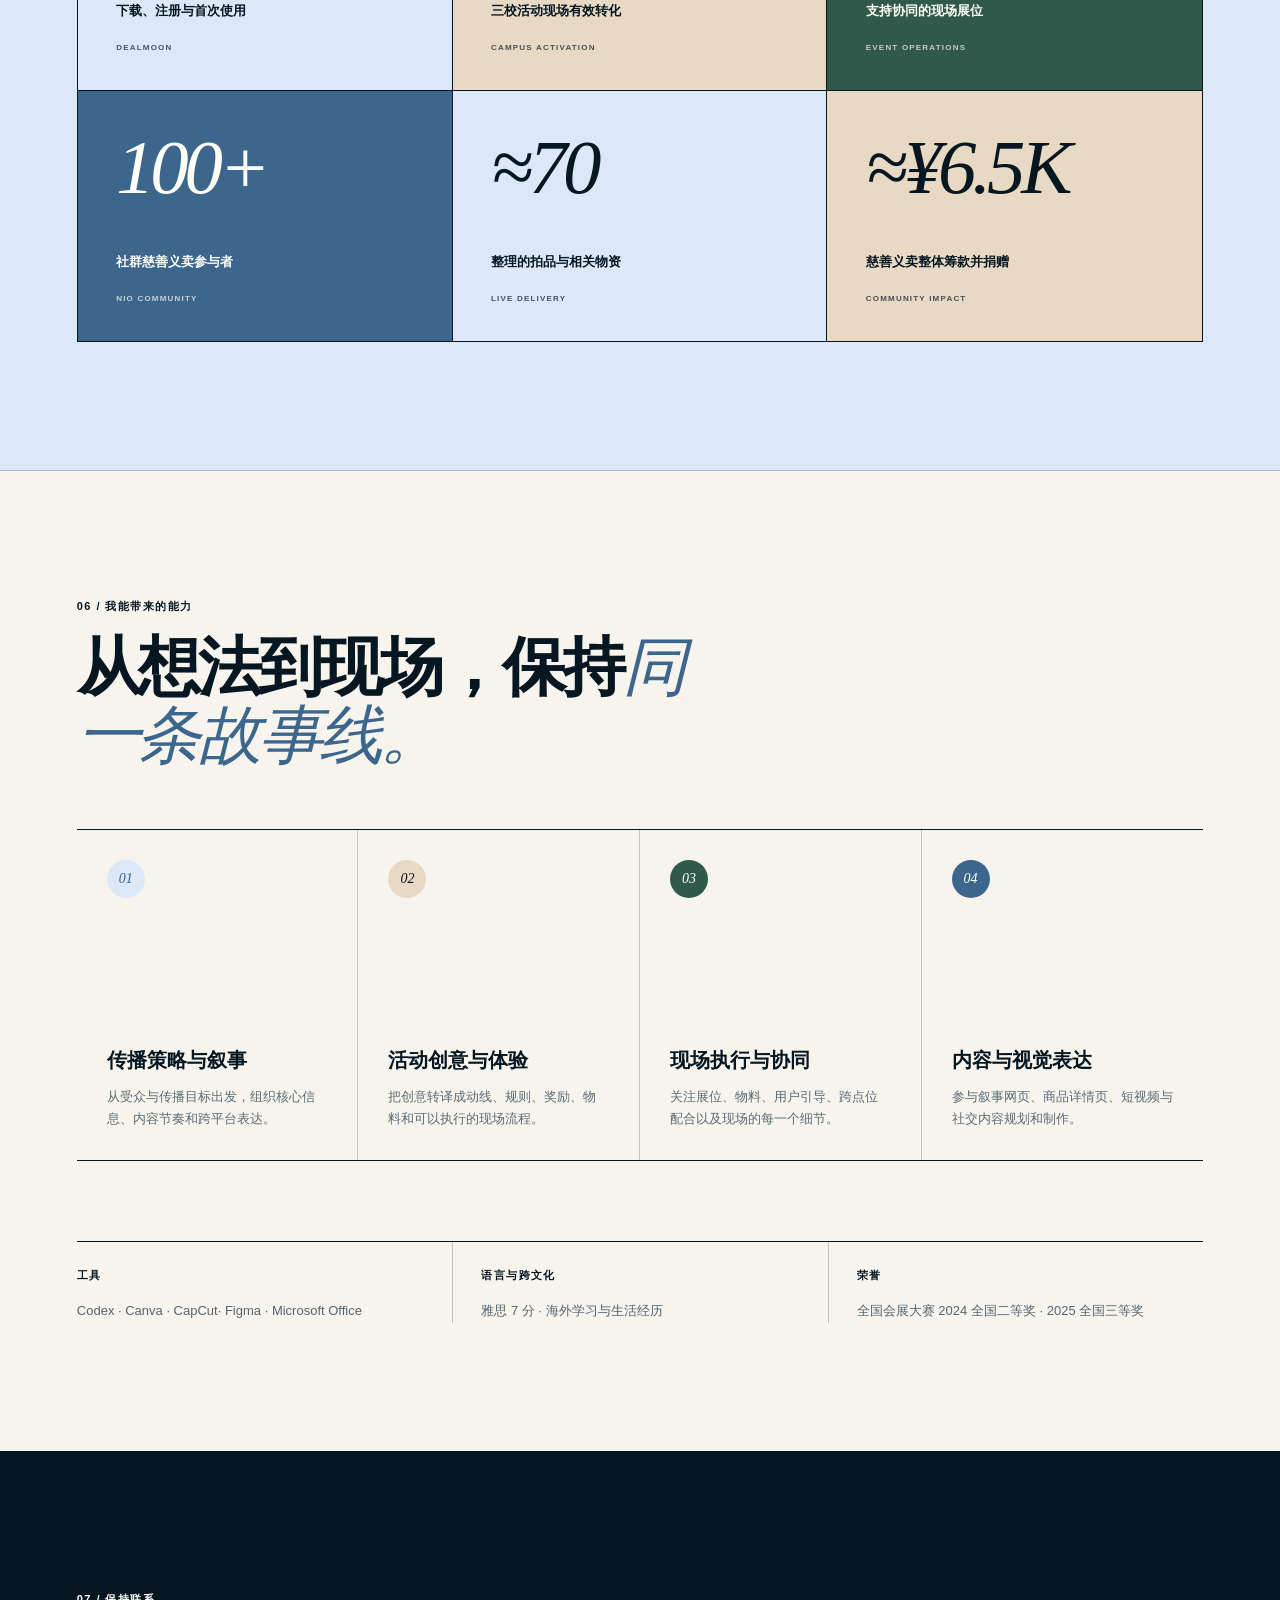
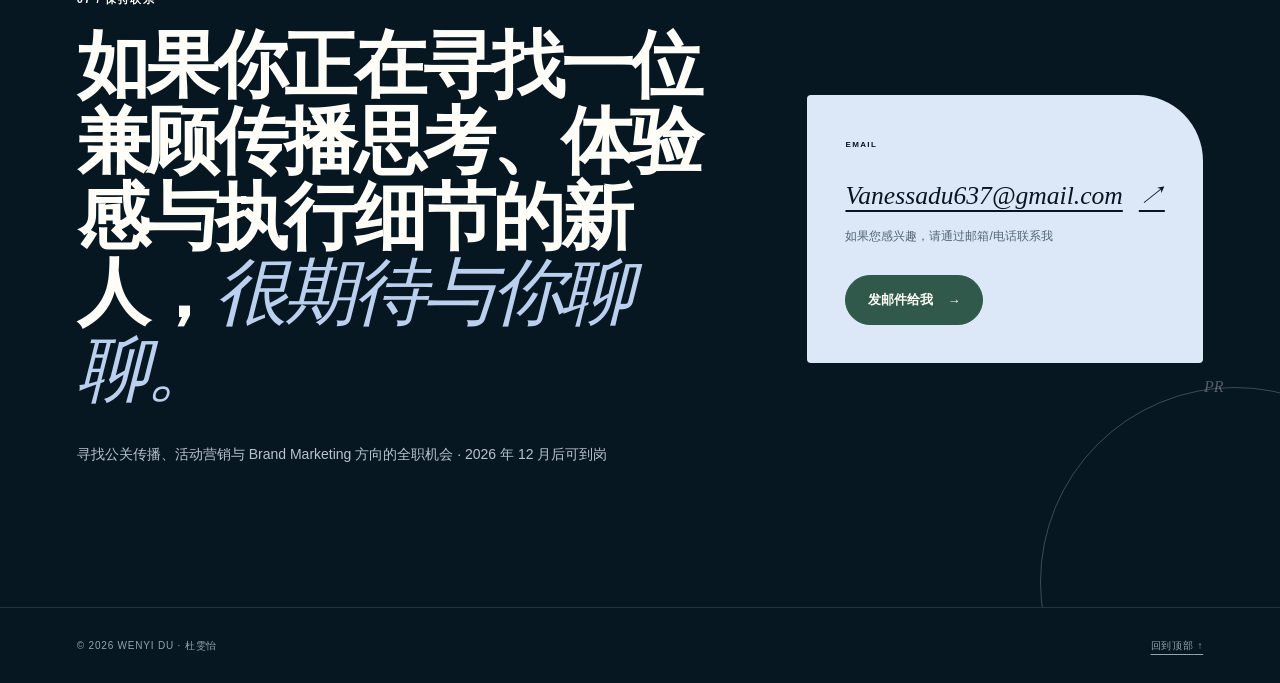
==== commit 43b5929c: "Add files via upload" ====
--- a/index.html
+++ b/index.html
@@ -196,8 +196,8 @@
           <div class="project-metrics"><div><strong>≈600</strong><span><span class="i18n zh">下载、注册与首次使用</span><span class="i18n en">completed onboarding actions</span></span></div><div><strong>≈40%</strong><span><span class="i18n zh">现场有效转化</span><span class="i18n en">effective on-site conversion</span></span></div><div><strong>16</strong><span><span class="i18n zh">协同展位</span><span class="i18n en">booths supported</span></span></div></div>
         </div>
         <div class="project-gallery reveal">
-          <div class="media-slot media-slot-large" data-editor-label-zh="活动现场主图" data-editor-label-en="Event hero image"><span class="slot-no">IMAGE 01</span><strong><span class="i18n zh">活动现场主图</span><span class="i18n en">Event hero image</span></strong><small><span class="i18n zh">建议：展位全景 / 学生互动</span><span class="i18n en">Suggested: booth or audience interaction</span></small></div>
-          <div class="media-slot has-image" data-editor-label-zh="物料或展位细节" data-editor-label-en="Booth / material detail" data-fit="cover"><img src="assets/dealmoon-20260914132034-46-1-1789363308632-6.jpg" alt="物料或展位细节" data-alt-zh="物料或展位细节" data-alt-en="Booth / material detail"></div>
+          <div class="media-slot media-slot-large has-image" data-editor-label-zh="活动现场主图" data-editor-label-en="Event hero image" data-fit="contain"><img src="[data-uri]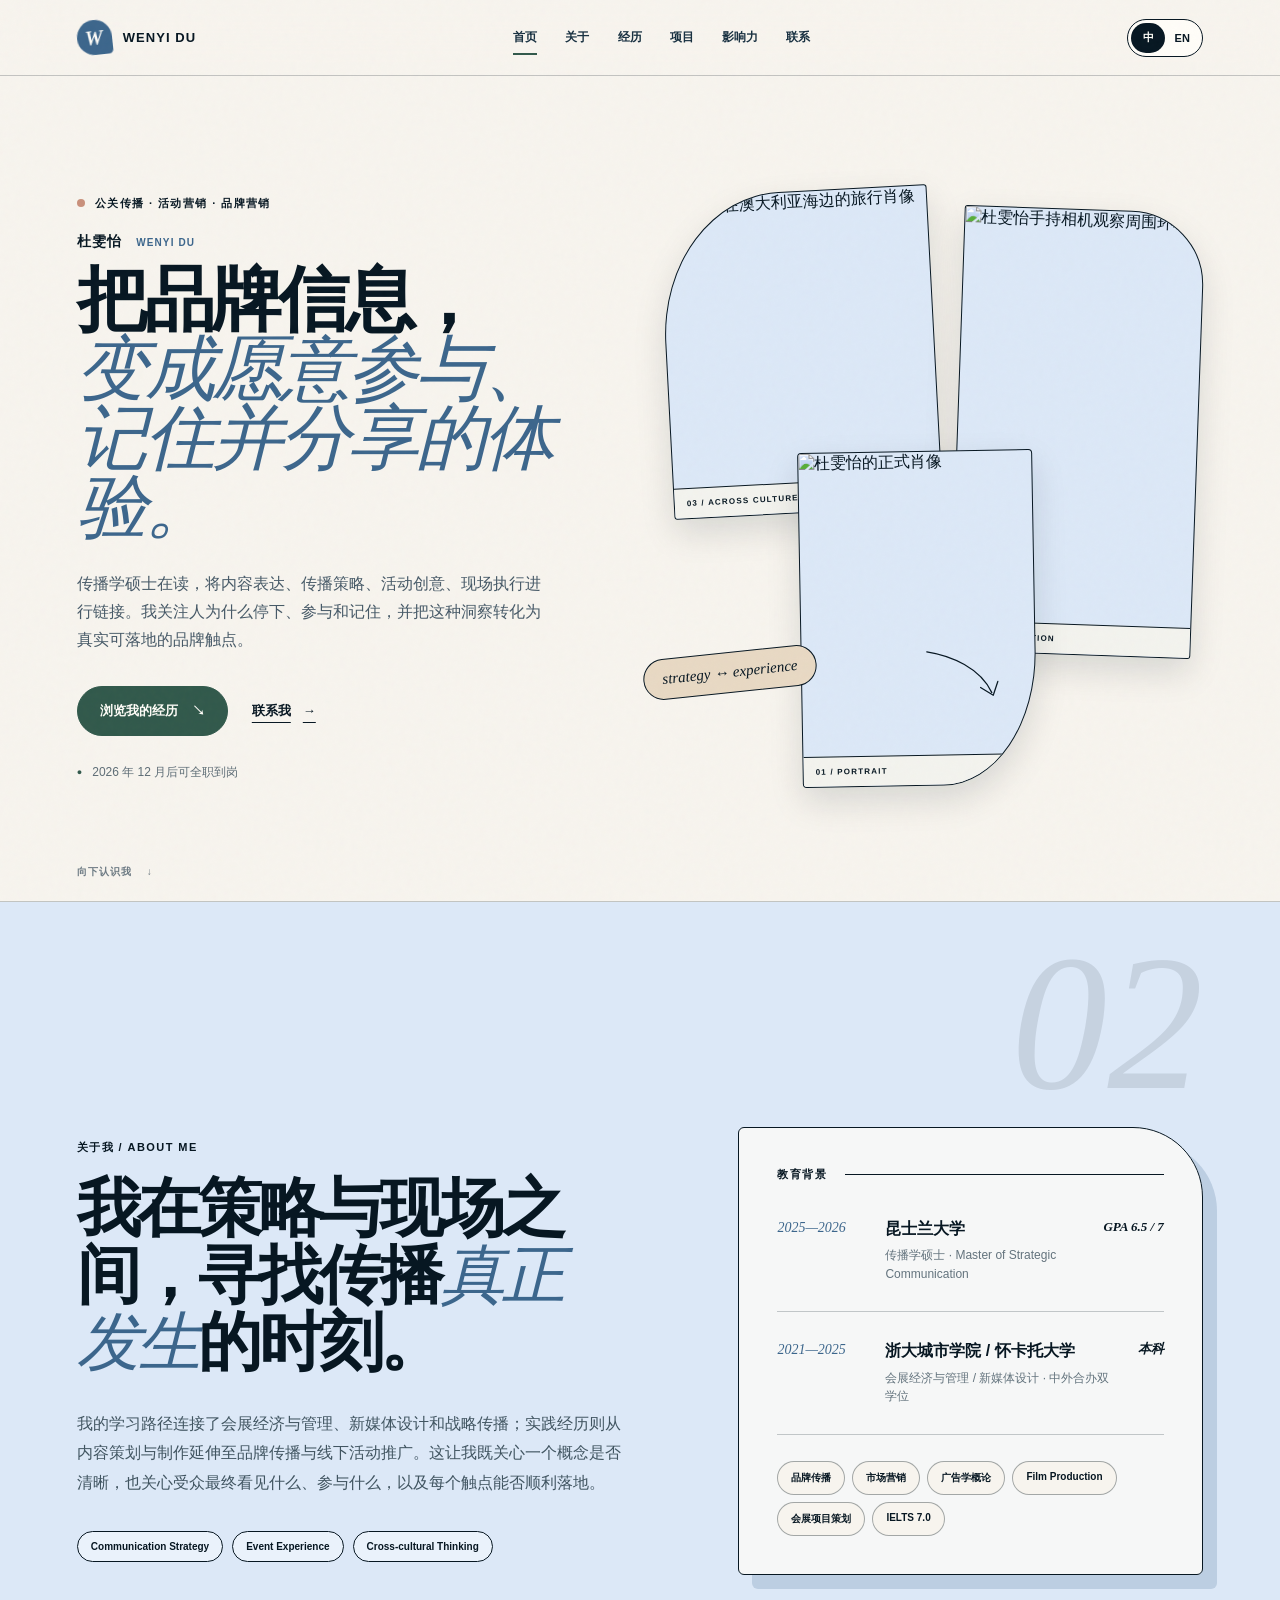
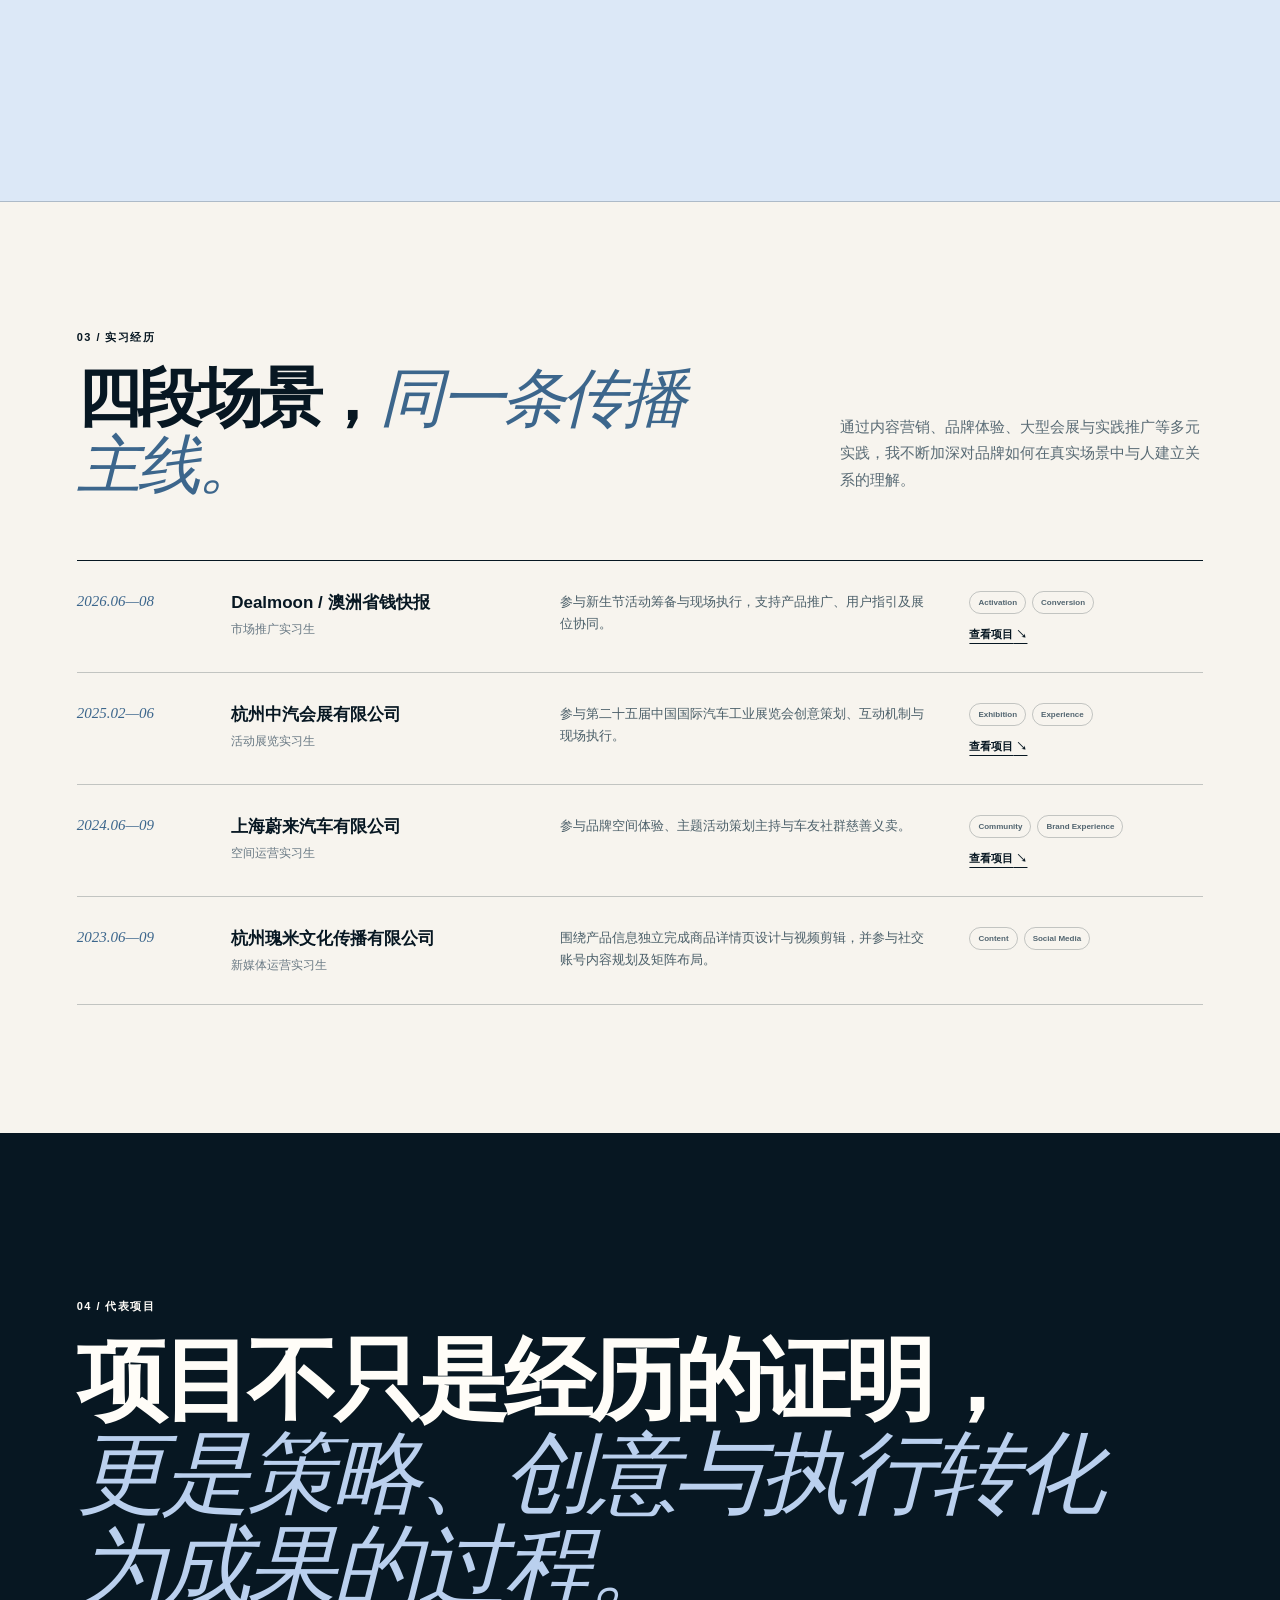
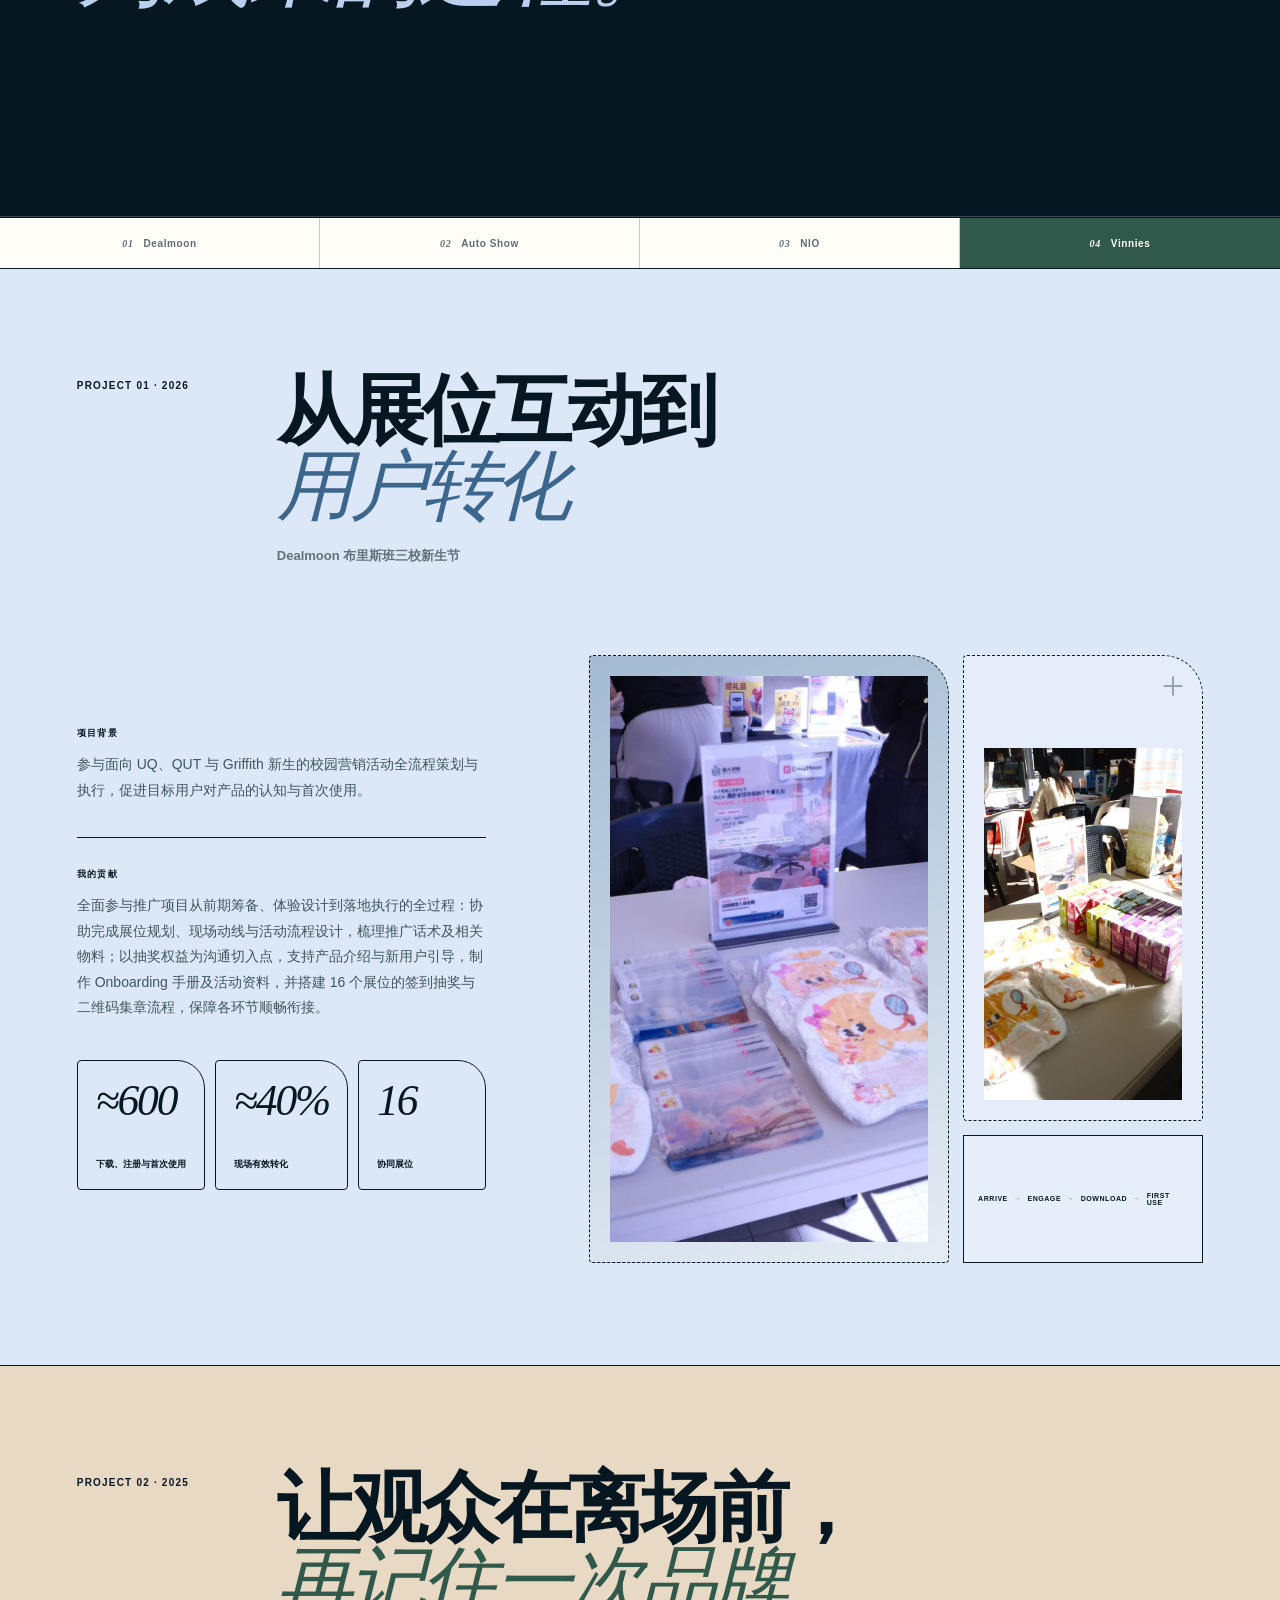
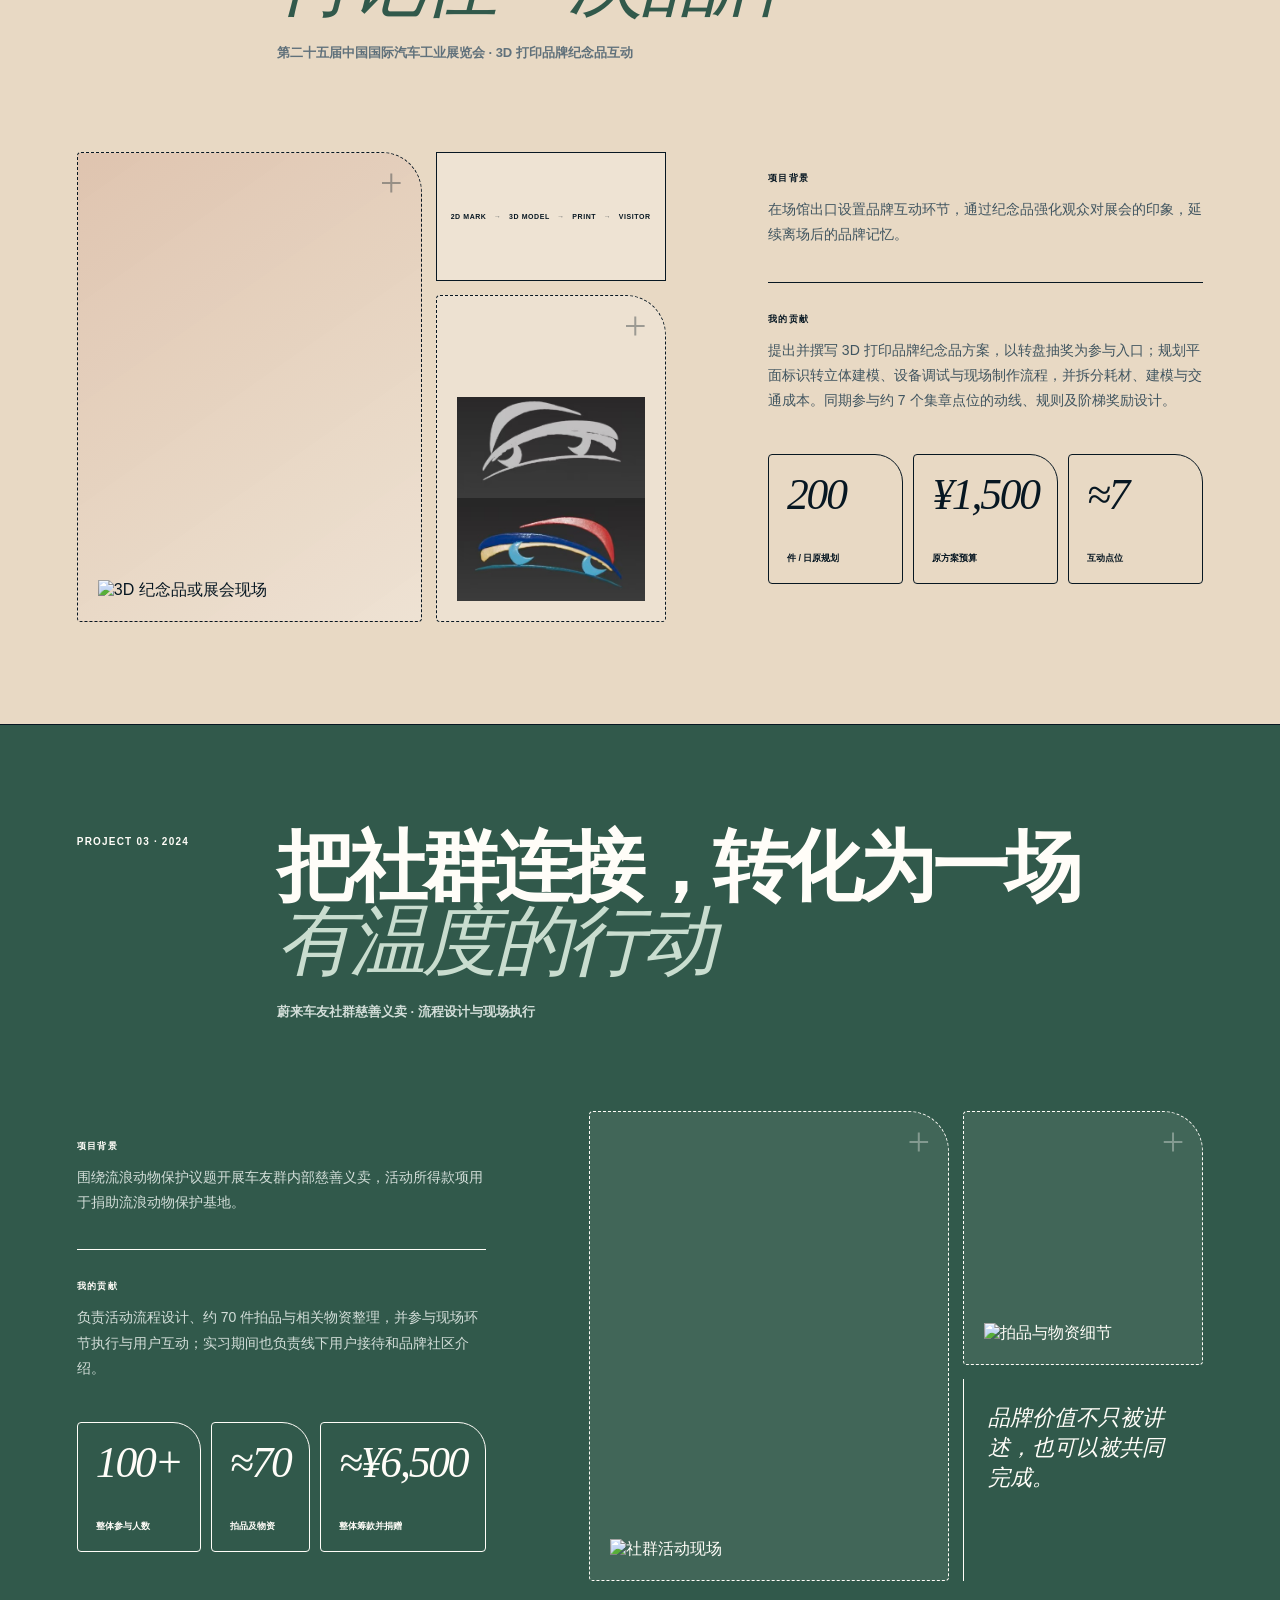
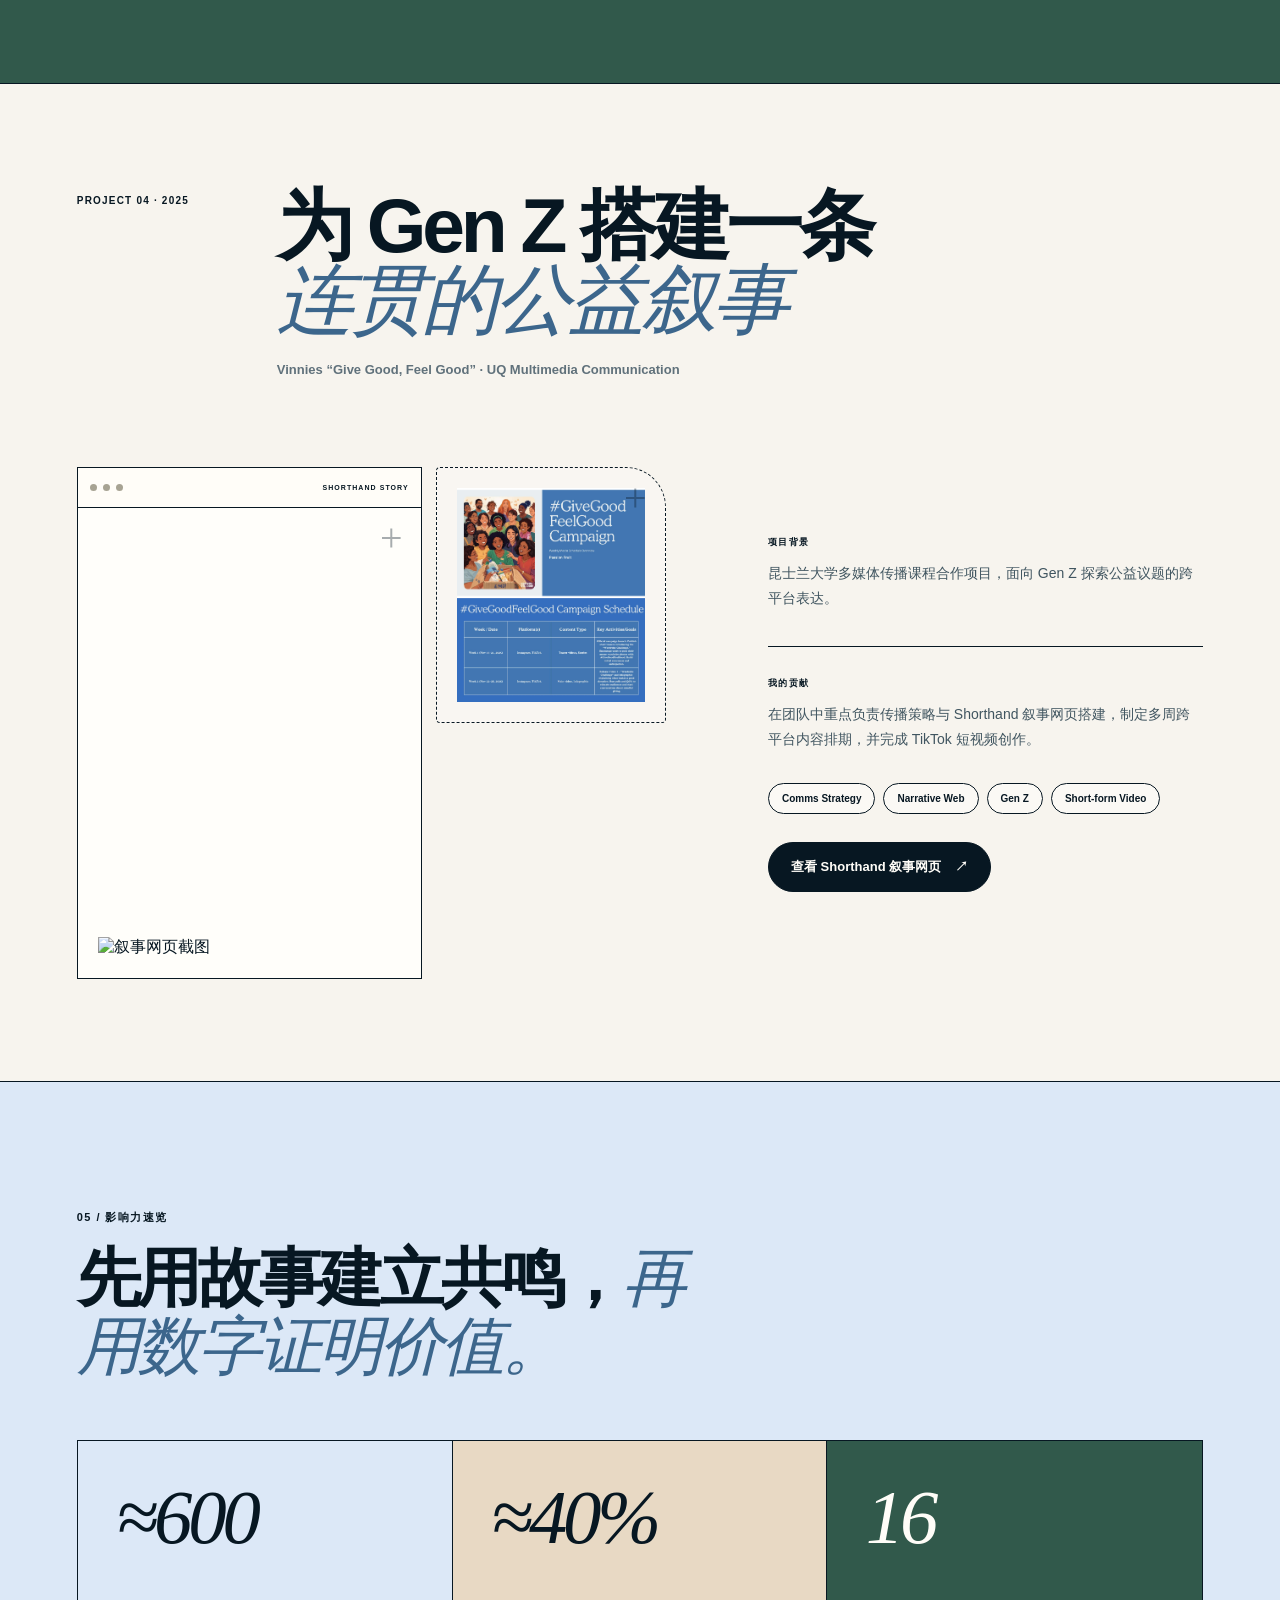
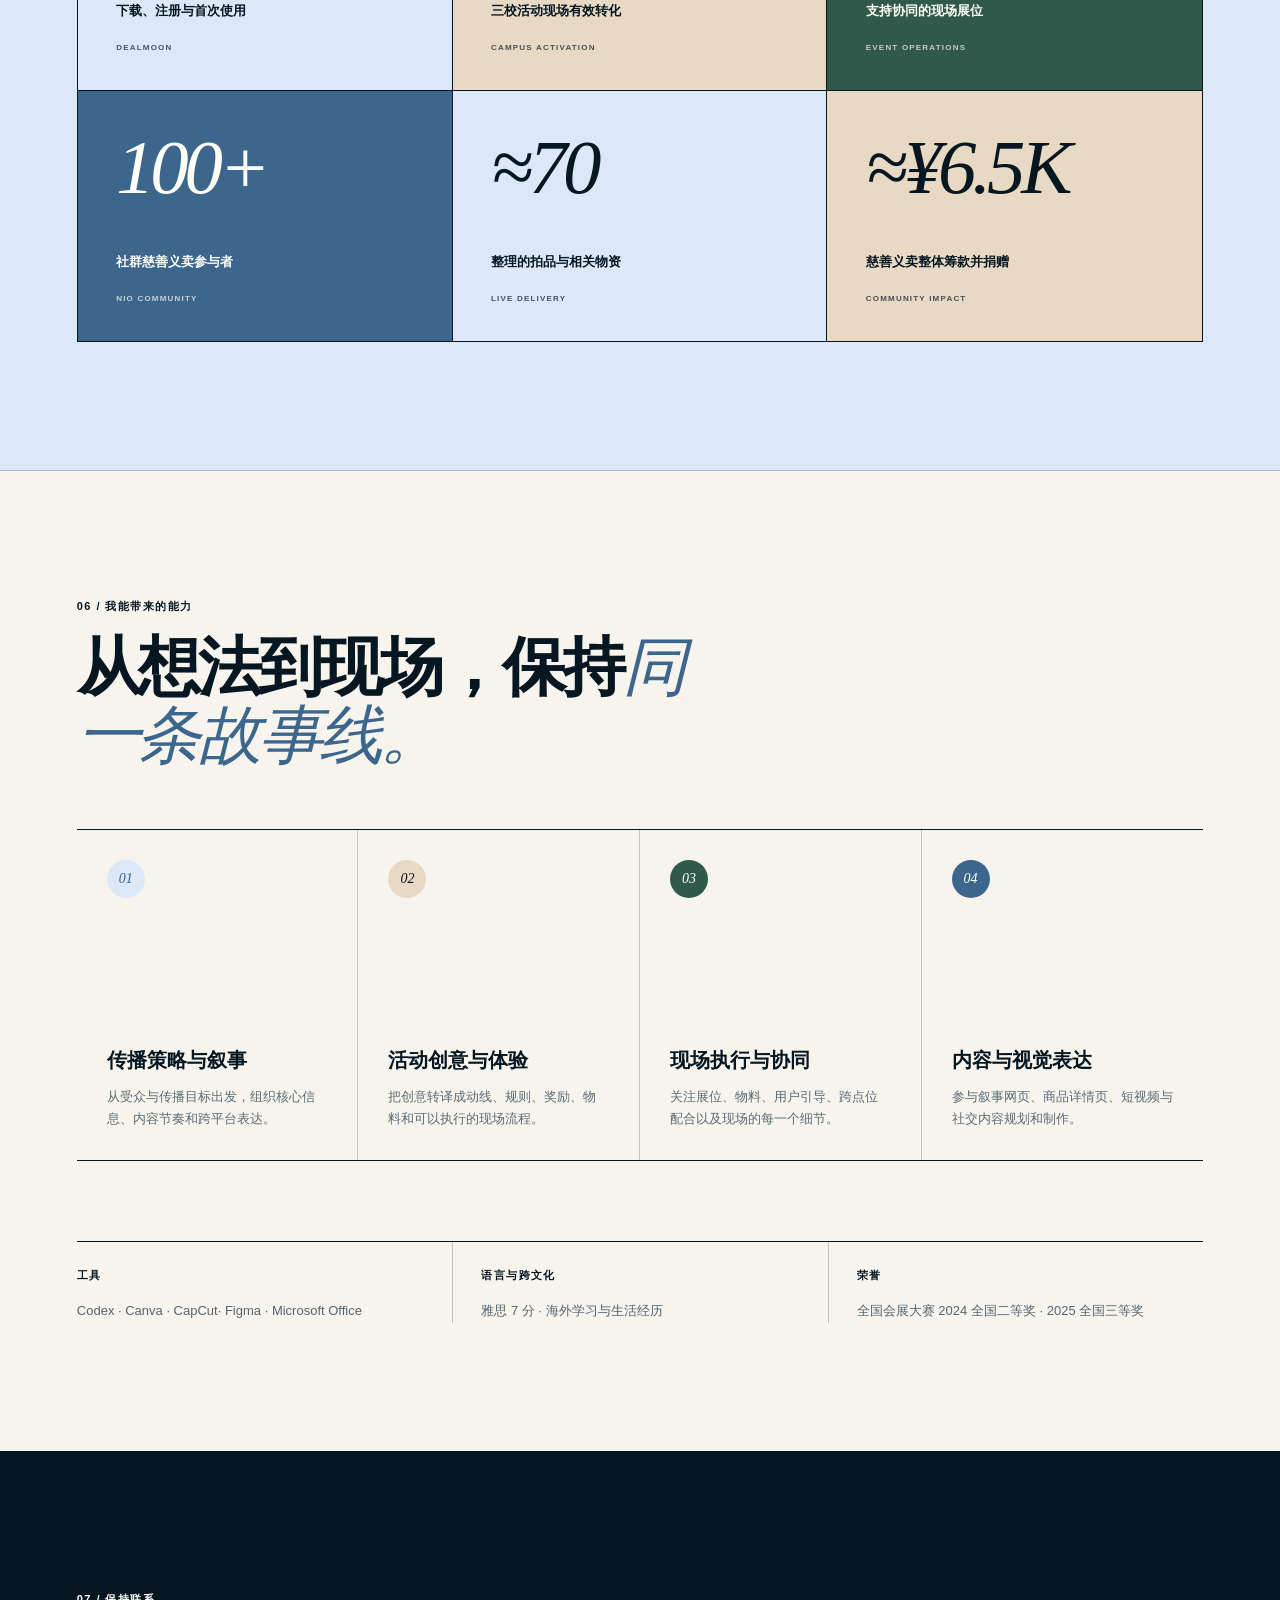
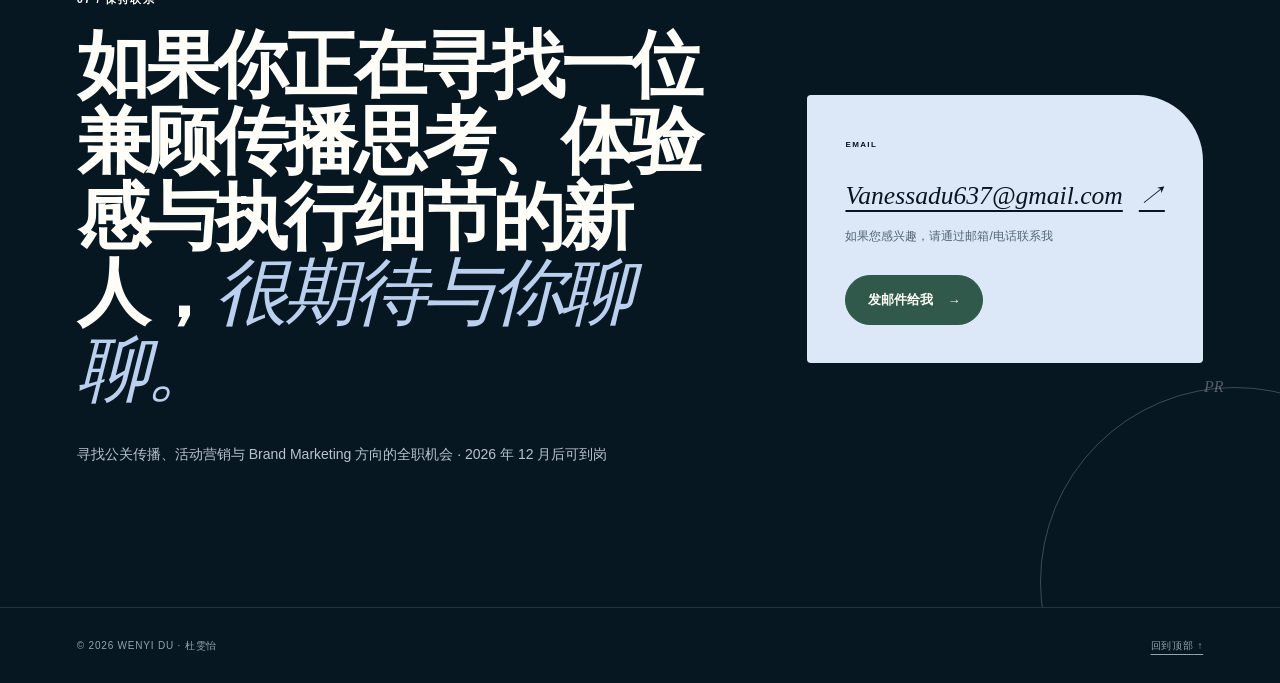
==== commit 10d2cd76: "Add files via upload" ====
--- a/index.html
+++ b/index.html
@@ -211,7 +211,7 @@
       </div>
       <div class="project-layout project-layout-reverse">
         <div class="project-gallery reveal">
-          <div class="media-slot media-slot-large has-image" data-editor-label-zh="3D 纪念品或展会现场" data-editor-label-en="3D souvenir or exhibition view" data-fit="cover"><img src="[data-uri]" alt="3D 纪念品或展会现场" data-alt-zh="3D 纪念品或展会现场" data-alt-en="3D souvenir or exhibition view"></div>
+          <div class="media-slot media-slot-large has-image" data-editor-label-zh="3D 纪念品或展会现场" data-editor-label-en="3D souvenir or exhibition view" data-fit="contain"><img src="assets/autoshow-20260916074035-52-1-1789516038121-8.jpg" alt="3D 纪念品或展会现场" data-alt-zh="3D 纪念品或展会现场" data-alt-en="3D souvenir or exhibition view"></div>
           <div class="process-strip"><span>2D MARK</span><i>→</i><span>3D MODEL</span><i>→</i><span>PRINT</span><i>→</i><span>VISITOR</span></div>
           <div class="media-slot has-image" data-editor-label-zh="集章动线或奖励机制" data-editor-label-en="Stamp route or reward system" data-fit="contain"><img src="[data-uri]" alt="集章动线或奖励机制" data-alt-zh="集章动线或奖励机制" data-alt-en="Stamp route or reward system"></div>
         </div>
@@ -237,8 +237,8 @@
           <div class="project-metrics"><div><strong>100+</strong><span><span class="i18n zh">整体参与人数</span><span class="i18n en">overall participants</span></span></div><div><strong>≈70</strong><span><span class="i18n zh">拍品及物资</span><span class="i18n en">items prepared</span></span></div><div><strong>≈¥6,500</strong><span><span class="i18n zh">整体筹款并捐赠</span><span class="i18n en">raised and donated</span></span></div></div>
         </div>
         <div class="project-gallery reveal">
-          <div class="media-slot media-slot-large" data-editor-label-zh="社群活动现场" data-editor-label-en="Community event atmosphere"><span class="slot-no">IMAGE 01</span><strong><span class="i18n zh">社群活动现场</span><span class="i18n en">Community event atmosphere</span></strong><small><span class="i18n zh">建议：用户互动 / 义卖全景</span><span class="i18n en">Suggested: interaction or event overview</span></small></div>
-          <div class="media-slot" data-editor-label-zh="拍品与物资细节" data-editor-label-en="Auction item details"><span class="slot-no">IMAGE 02</span><strong><span class="i18n zh">拍品与物资细节</span><span class="i18n en">Auction item details</span></strong></div>
+          <div class="media-slot media-slot-large has-image" data-editor-label-zh="社群活动现场" data-editor-label-en="Community event atmosphere" data-fit="cover"><img src="assets/nio-20260916074037-53-1-1789516079959-9.jpg" alt="社群活动现场" data-alt-zh="社群活动现场" data-alt-en="Community event atmosphere"></div>
+          <div class="media-slot has-image" data-editor-label-zh="拍品与物资细节" data-editor-label-en="Auction item details" data-fit="cover"><img src="assets/nio-20260916074030-51-1-1789516098104-12.jpg" alt="拍品与物资细节" data-alt-zh="拍品与物资细节" data-alt-en="Auction item details"></div>
           <blockquote><span class="i18n zh">品牌价值不只被讲述，也可以被共同完成。</span><span class="i18n en">Brand values can be lived together, not only communicated.</span></blockquote>
         </div>
       </div>
@@ -254,7 +254,7 @@
         <div class="project-gallery reveal">
           <div class="browser-frame">
             <div class="browser-bar"><i></i><i></i><i></i><span>SHORTHAND STORY</span></div>
-            <div class="media-slot media-slot-large has-image" data-editor-label-zh="叙事网页截图" data-editor-label-en="Narrative website screenshot" data-fit="contain"><img src="[data-uri]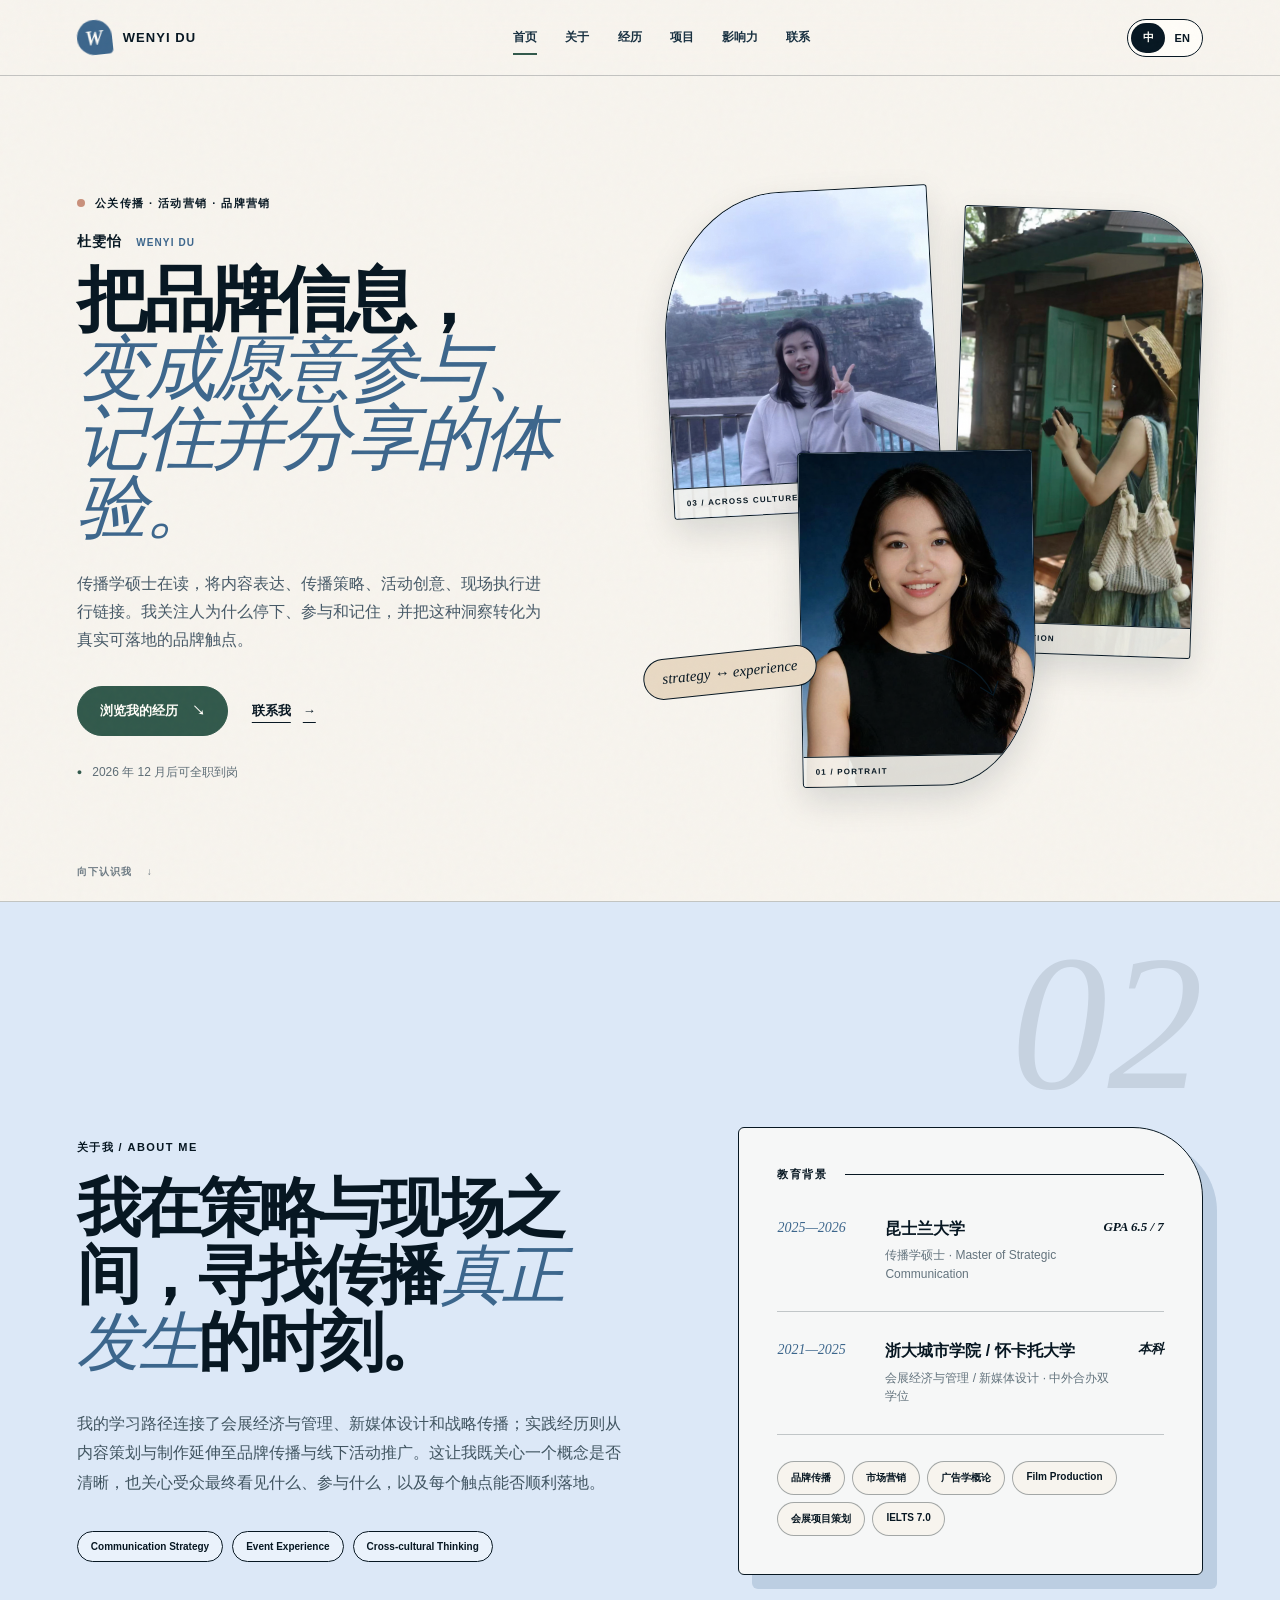
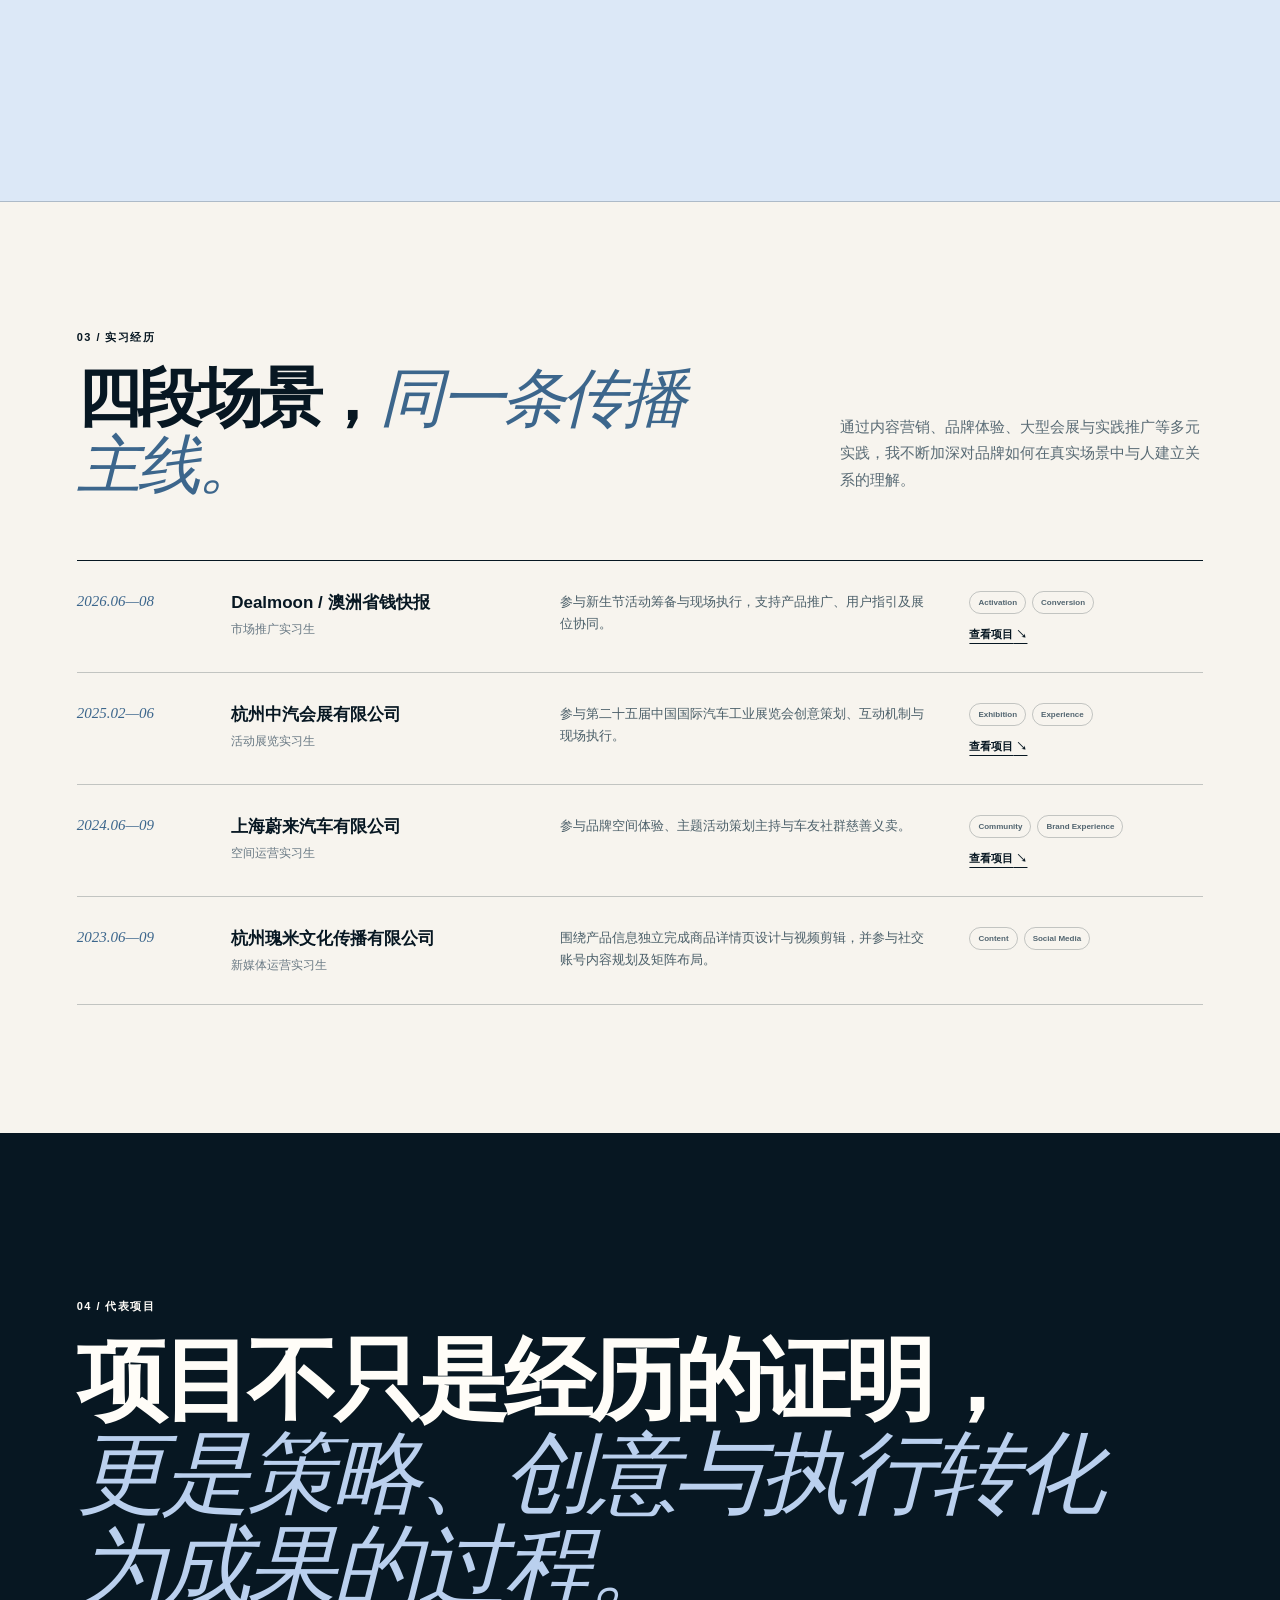
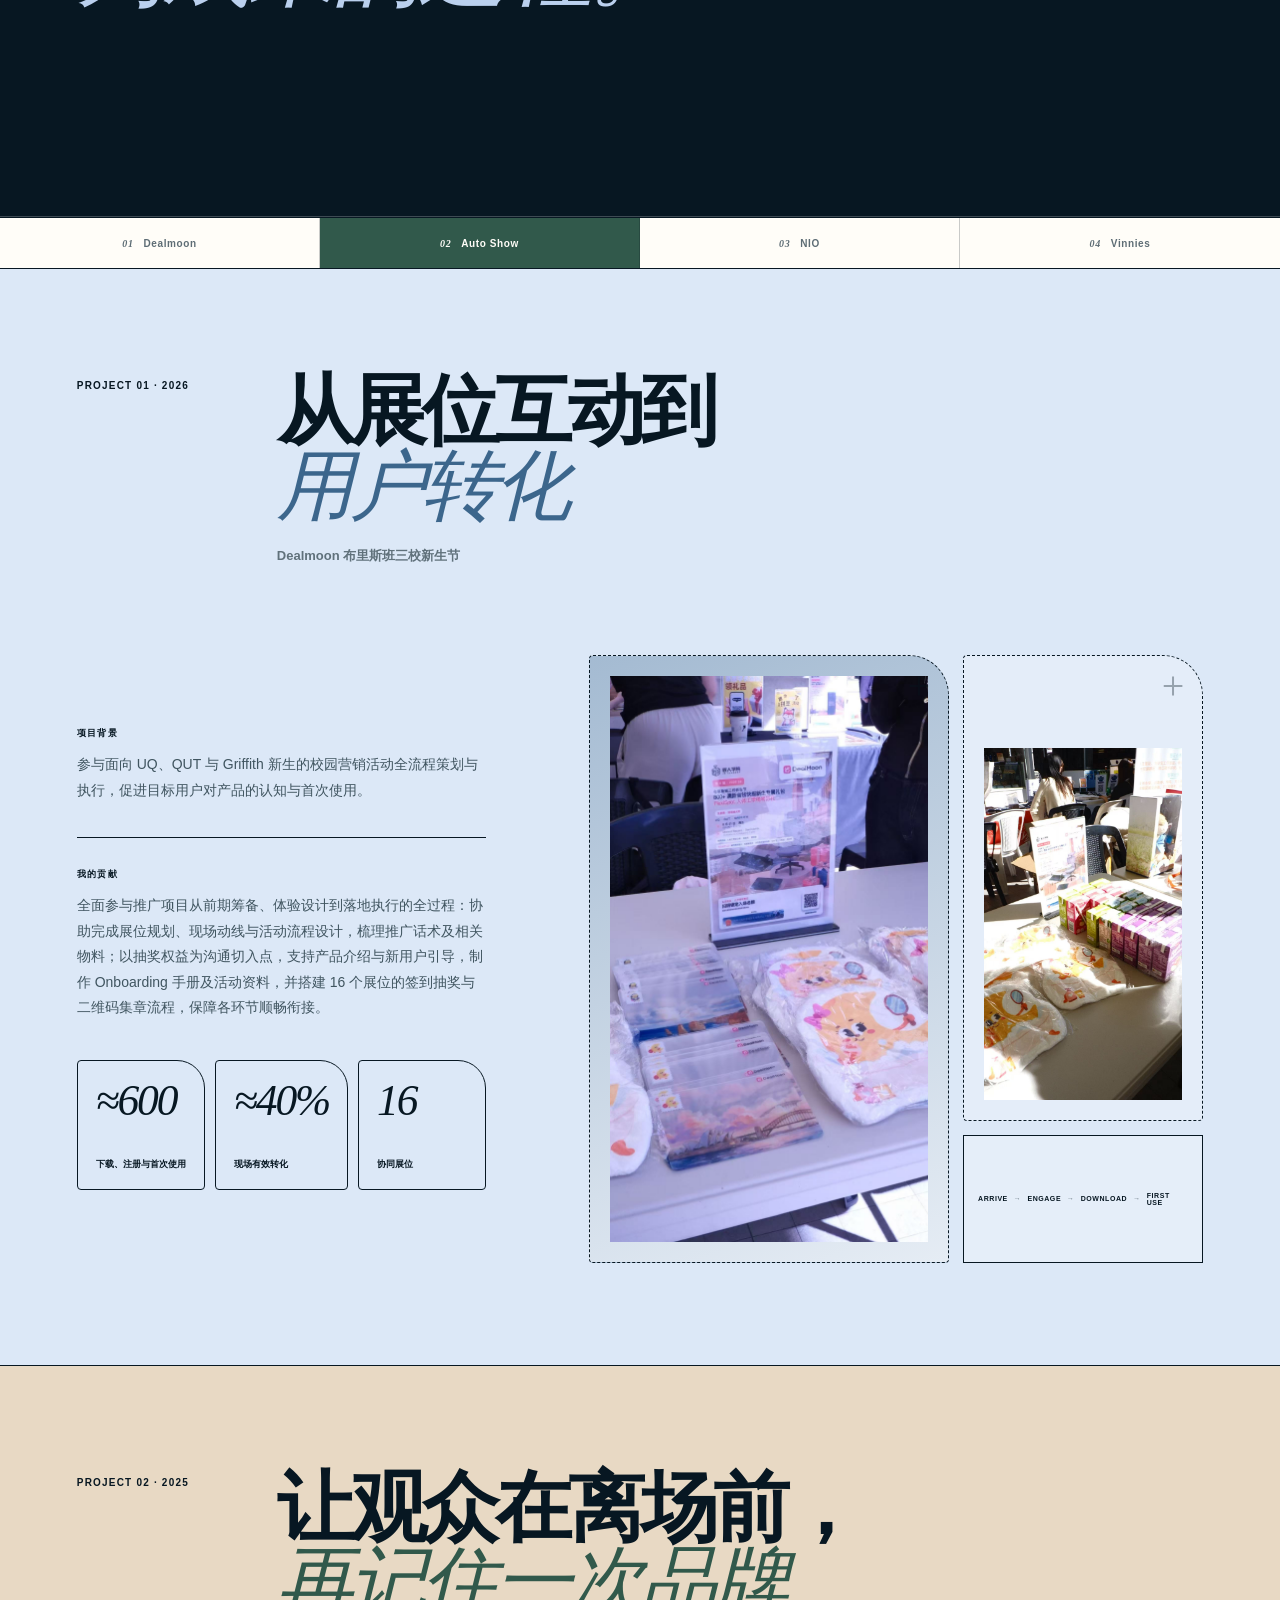
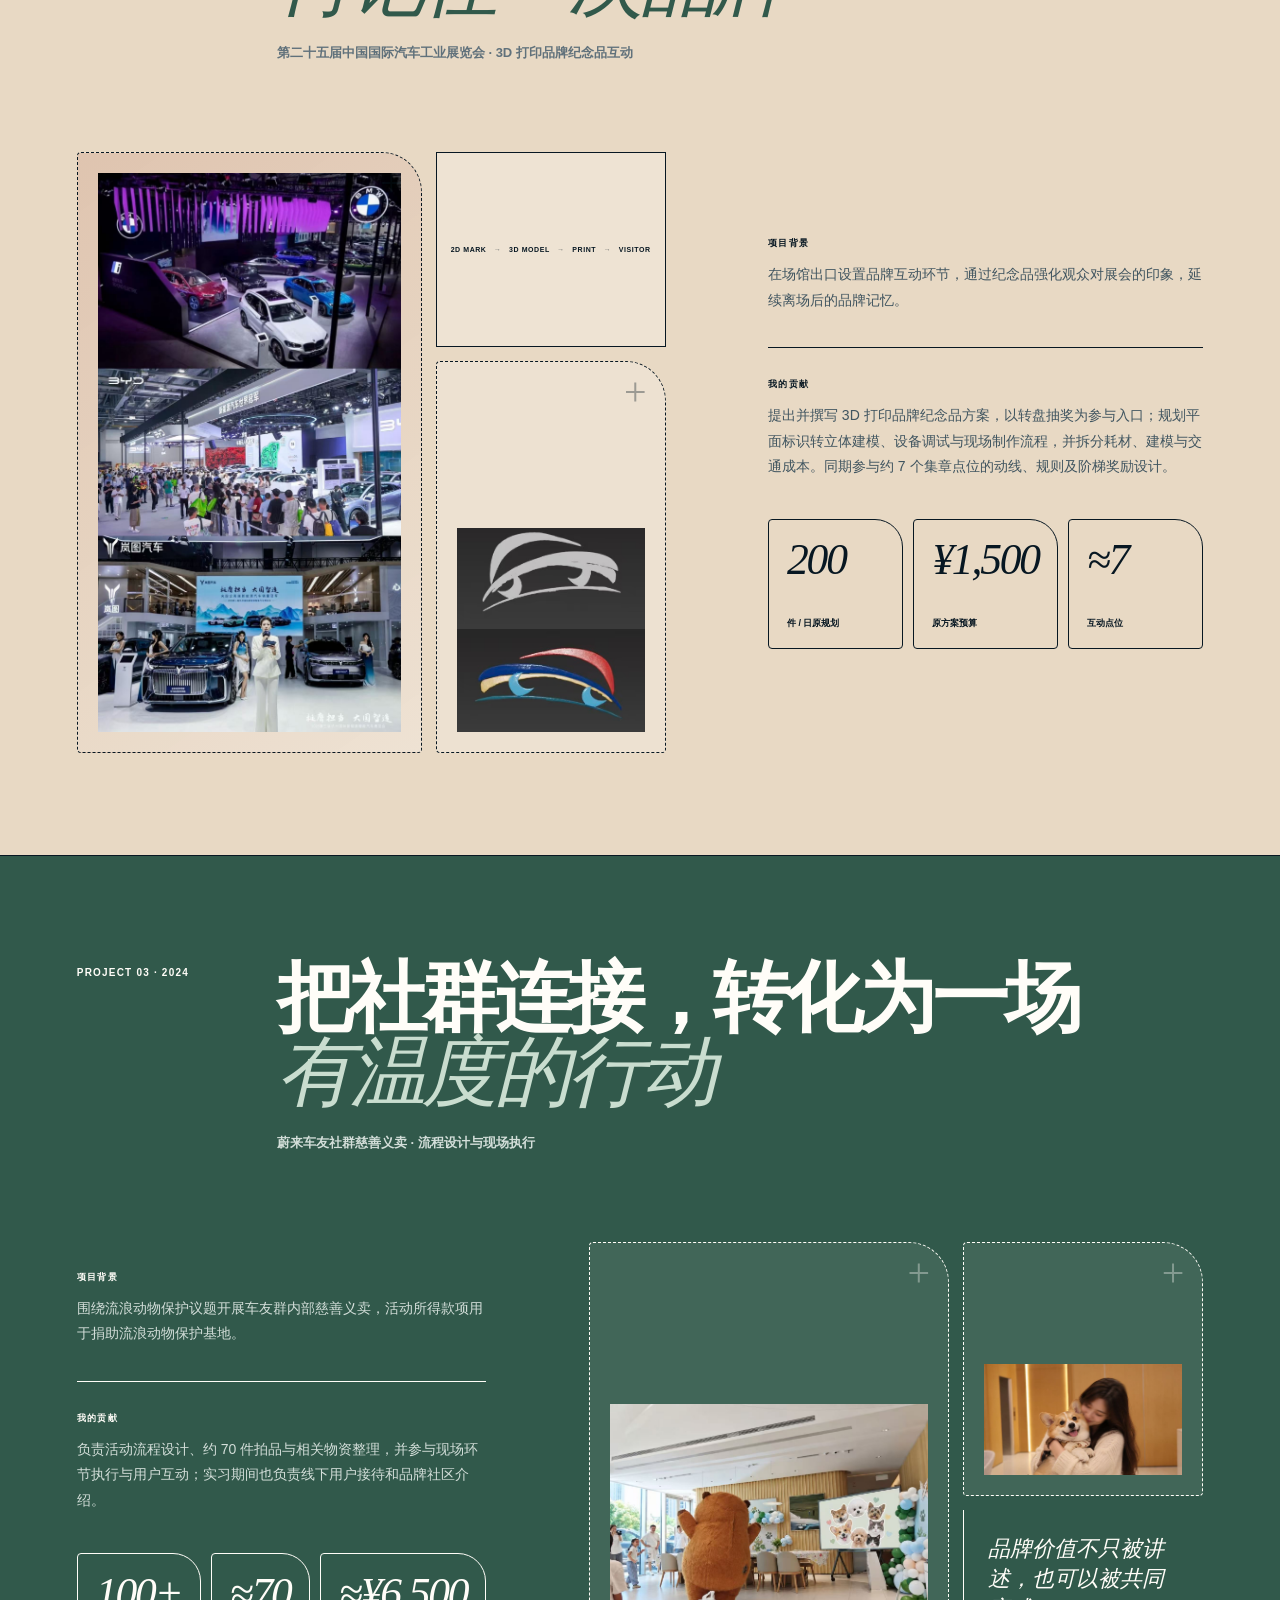
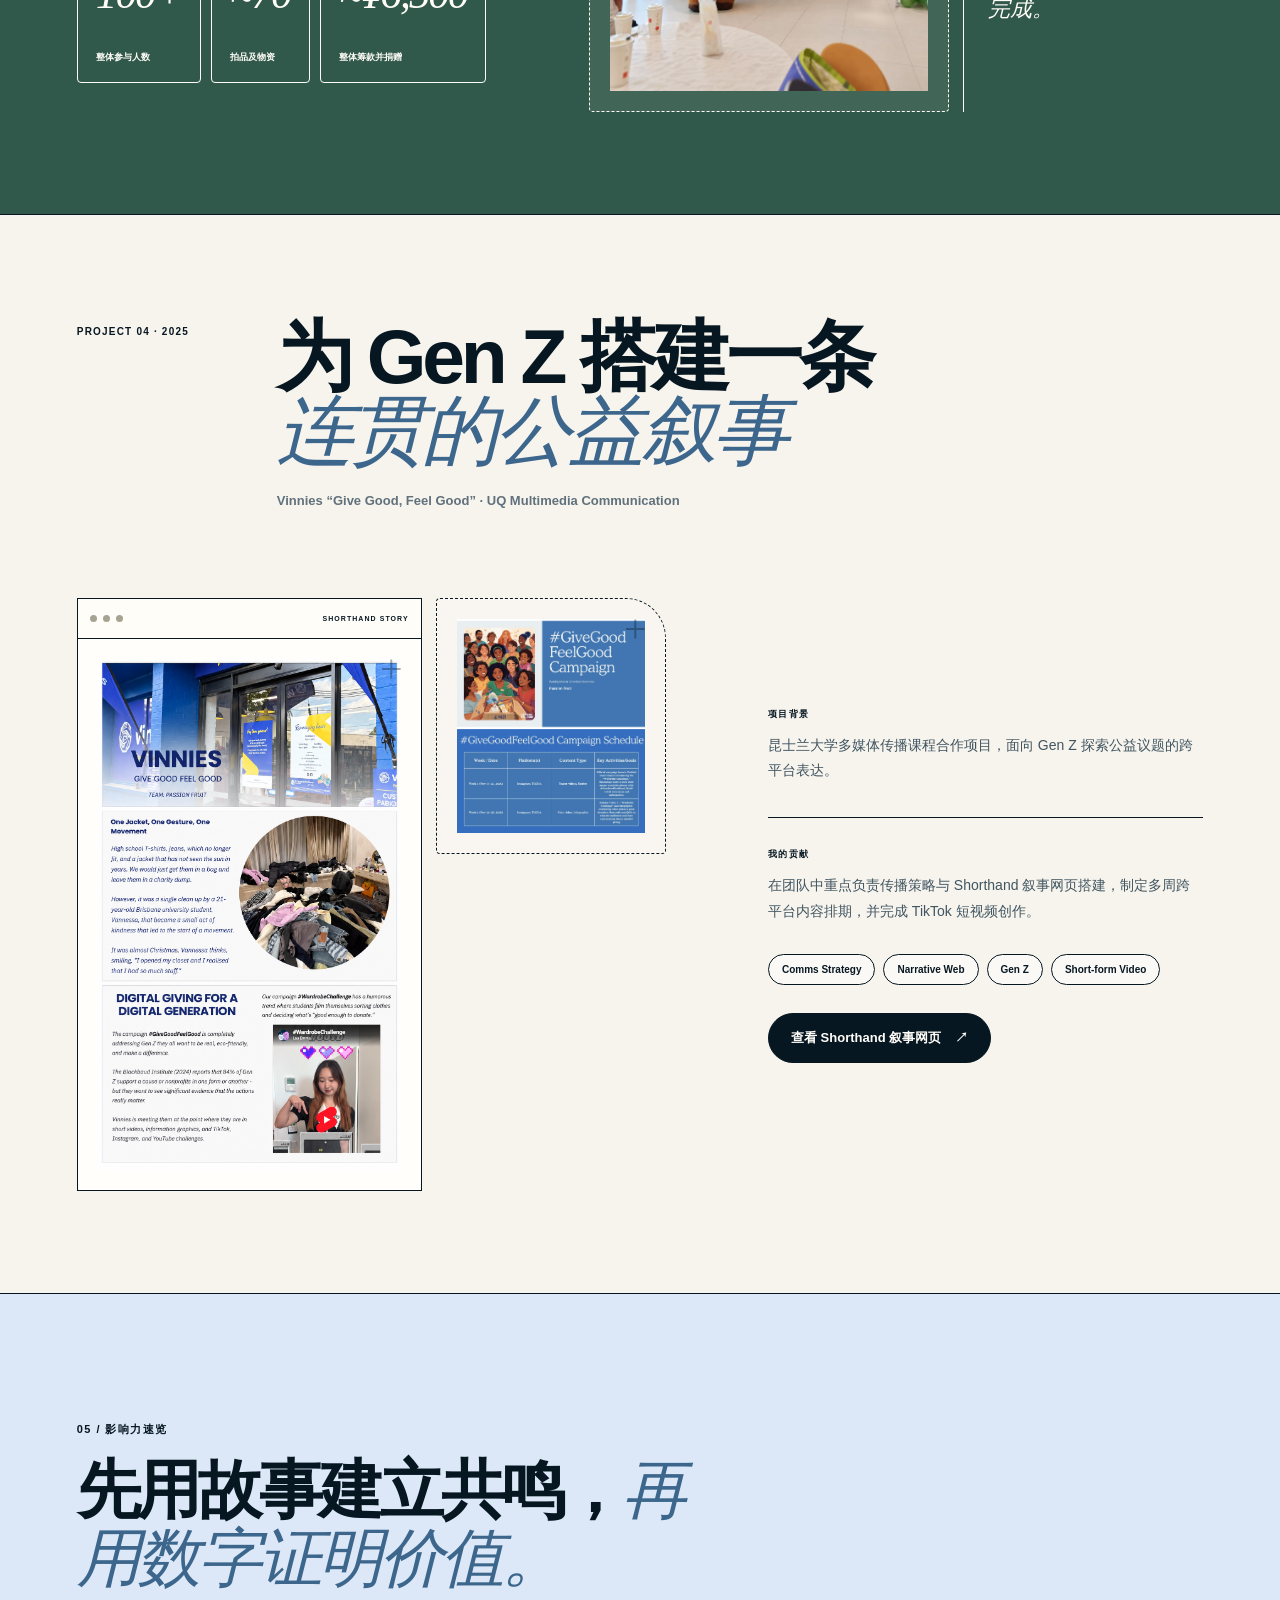
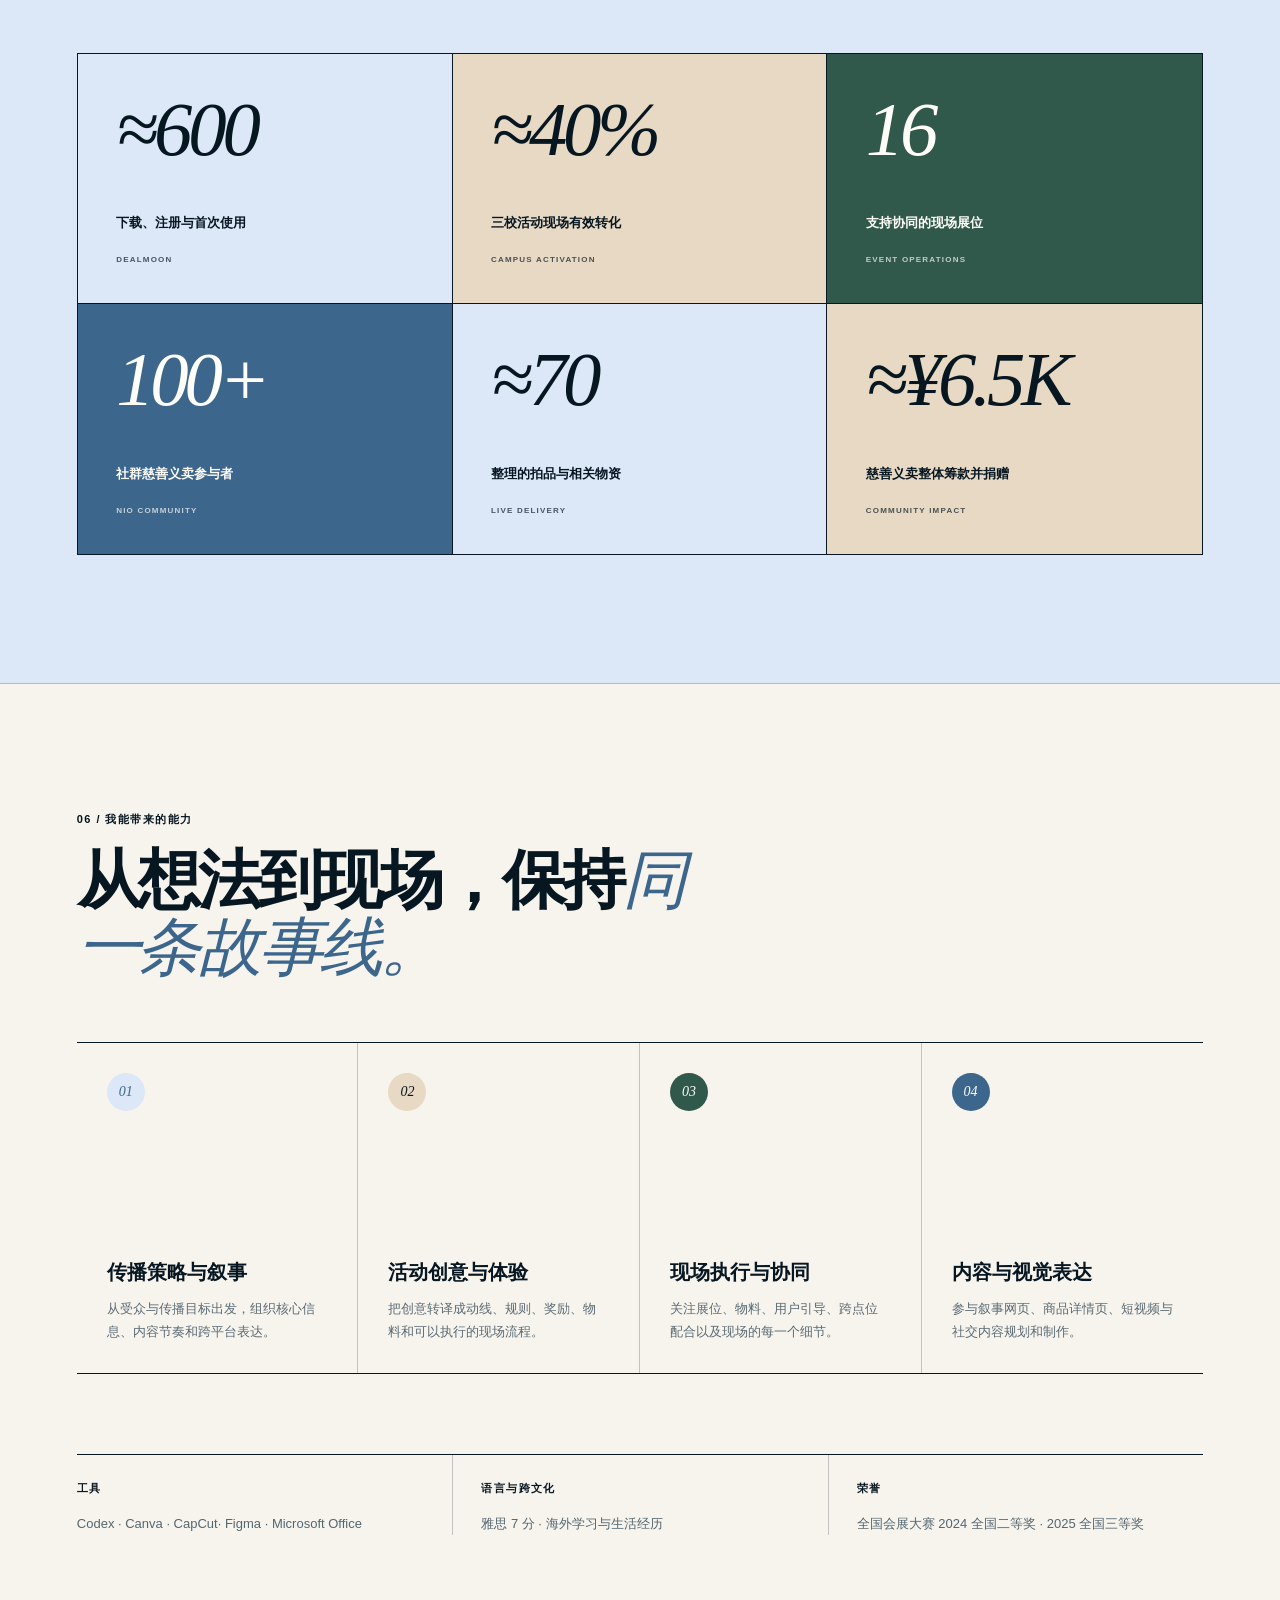
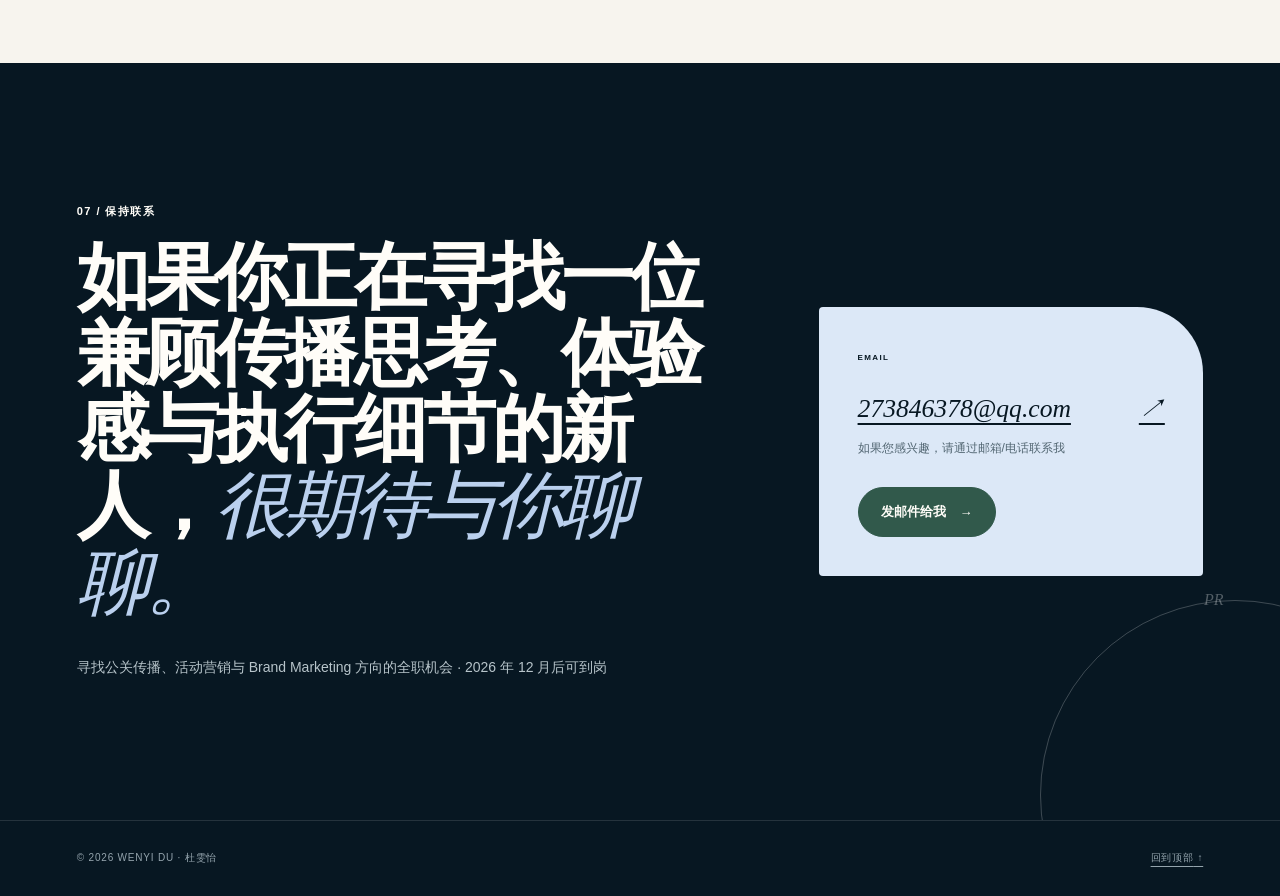
==== commit 33fbb33e: "Add files via upload" ====
--- a/index.html
+++ b/index.html
@@ -309,7 +309,7 @@
       </div>
       <div class="contact-card reveal">
         <span class="contact-label">EMAIL</span>
-        <a href="mailto:273846378@qq.com">Vanessadu637@gmail.com <span aria-hidden="true">↗</span></a>
+        <a href="mailto:273846378@qq.com">273846378@qq.com <span aria-hidden="true">↗</span></a>
         <p><span class="i18n zh">如果您感兴趣，请通过邮箱/电话联系我</span><span class="i18n en">Email is the best way to reach me.</span></p>
         <a class="button button-primary" href="mailto:273846378@qq.com"><span class="i18n zh">发邮件给我</span><span class="i18n en">Email me</span><span aria-hidden="true">→</span></a>
       </div>
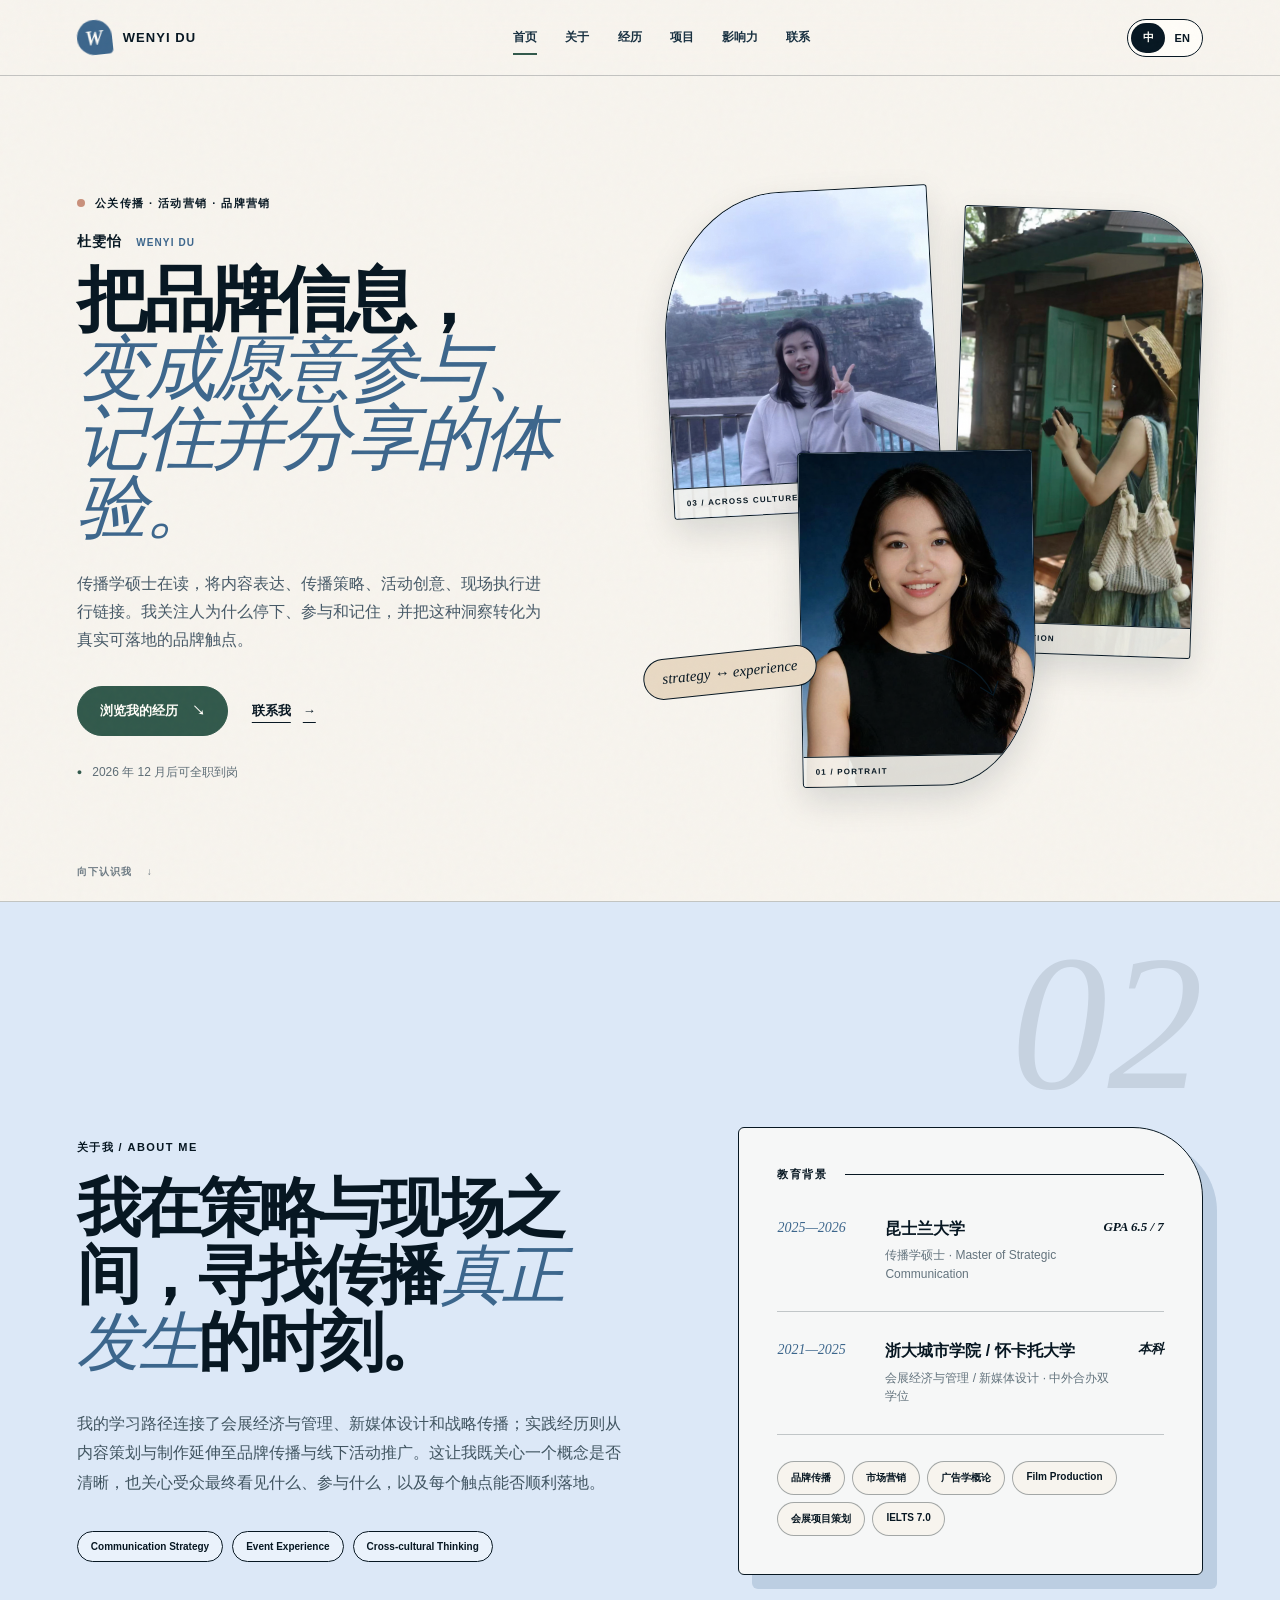
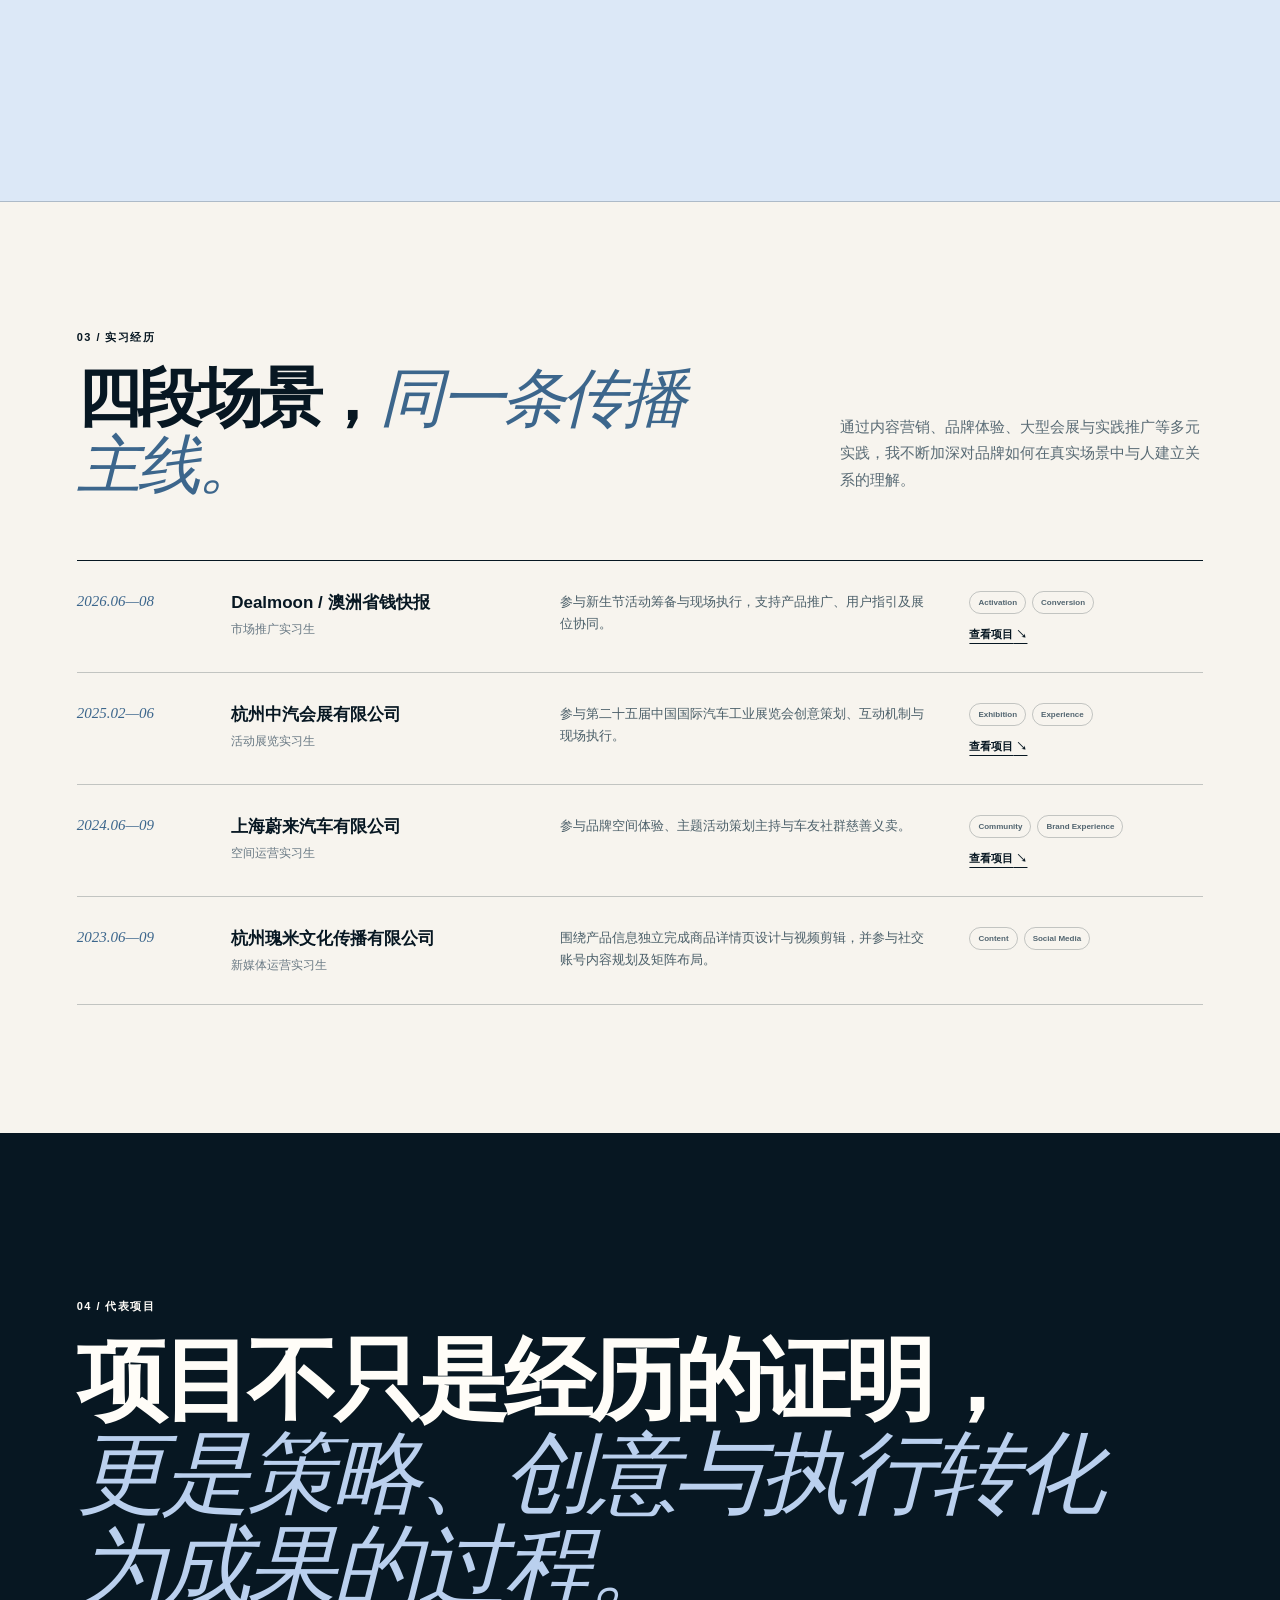
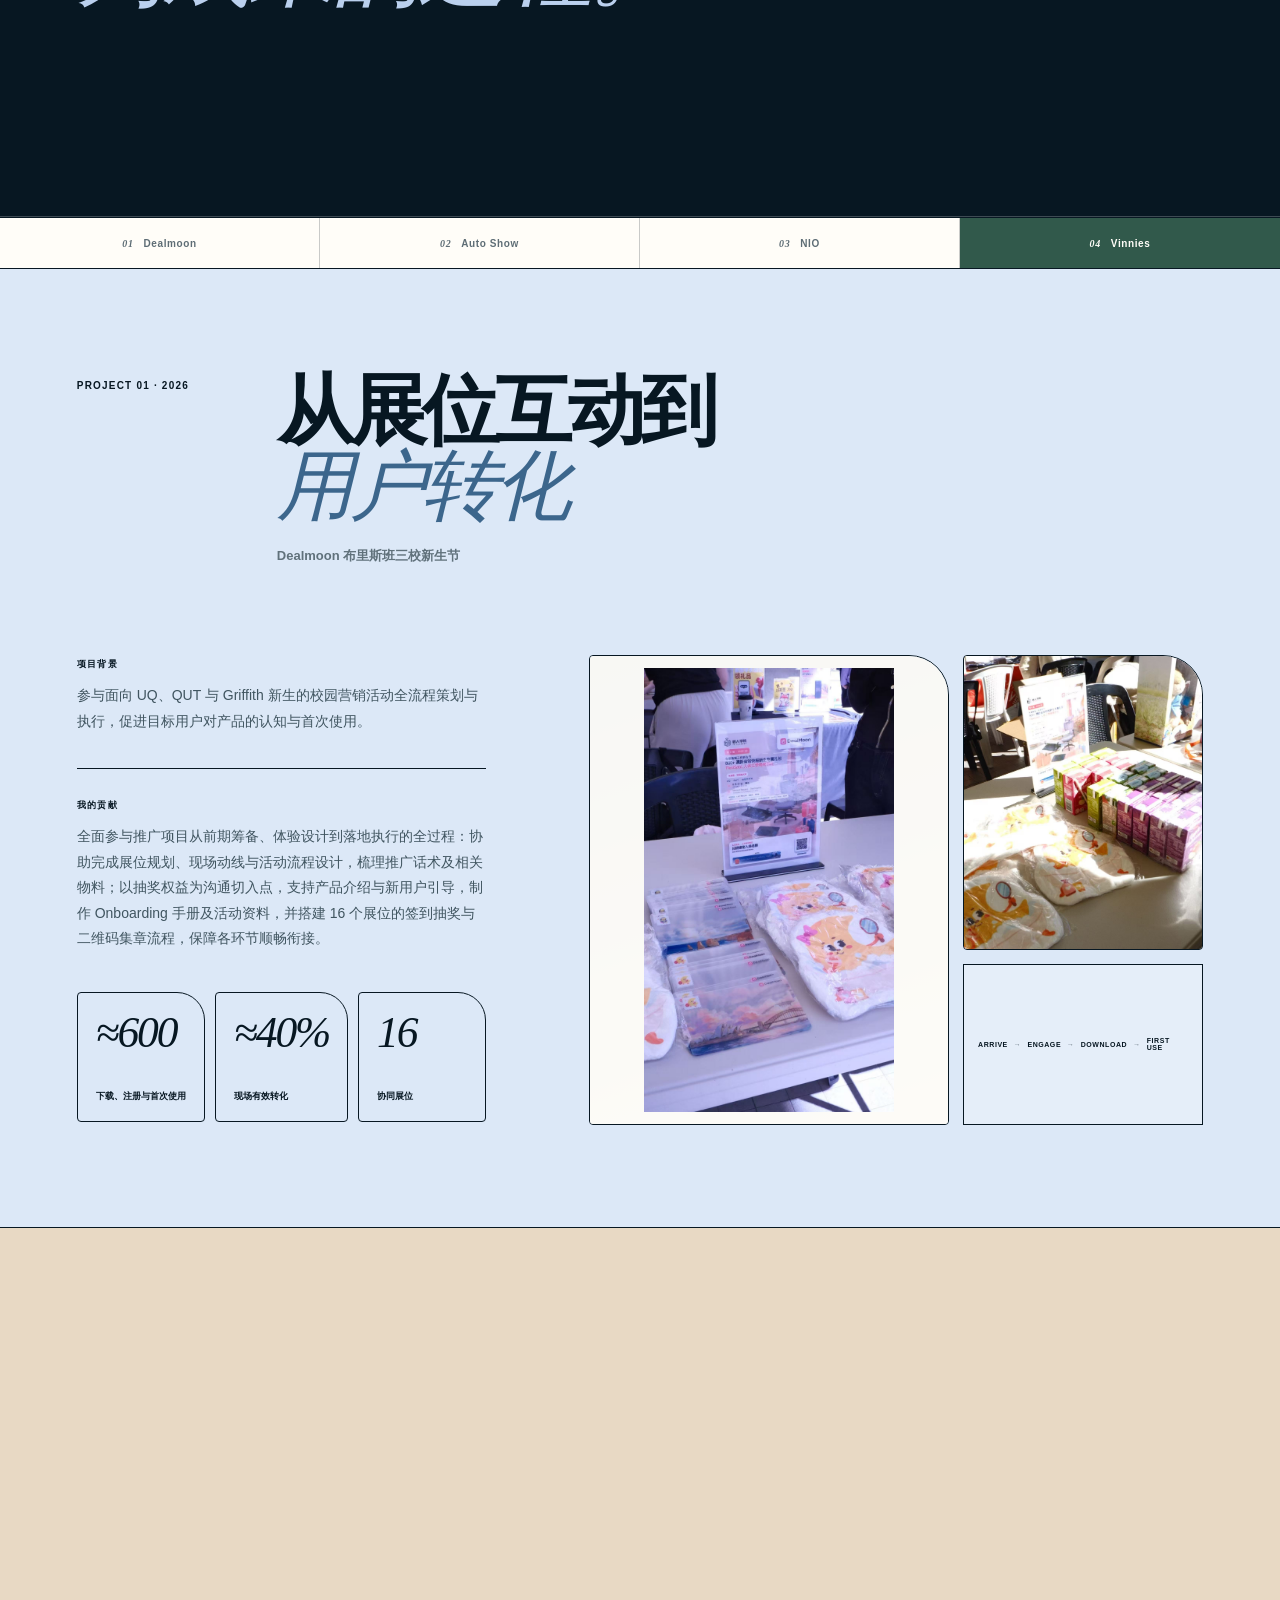
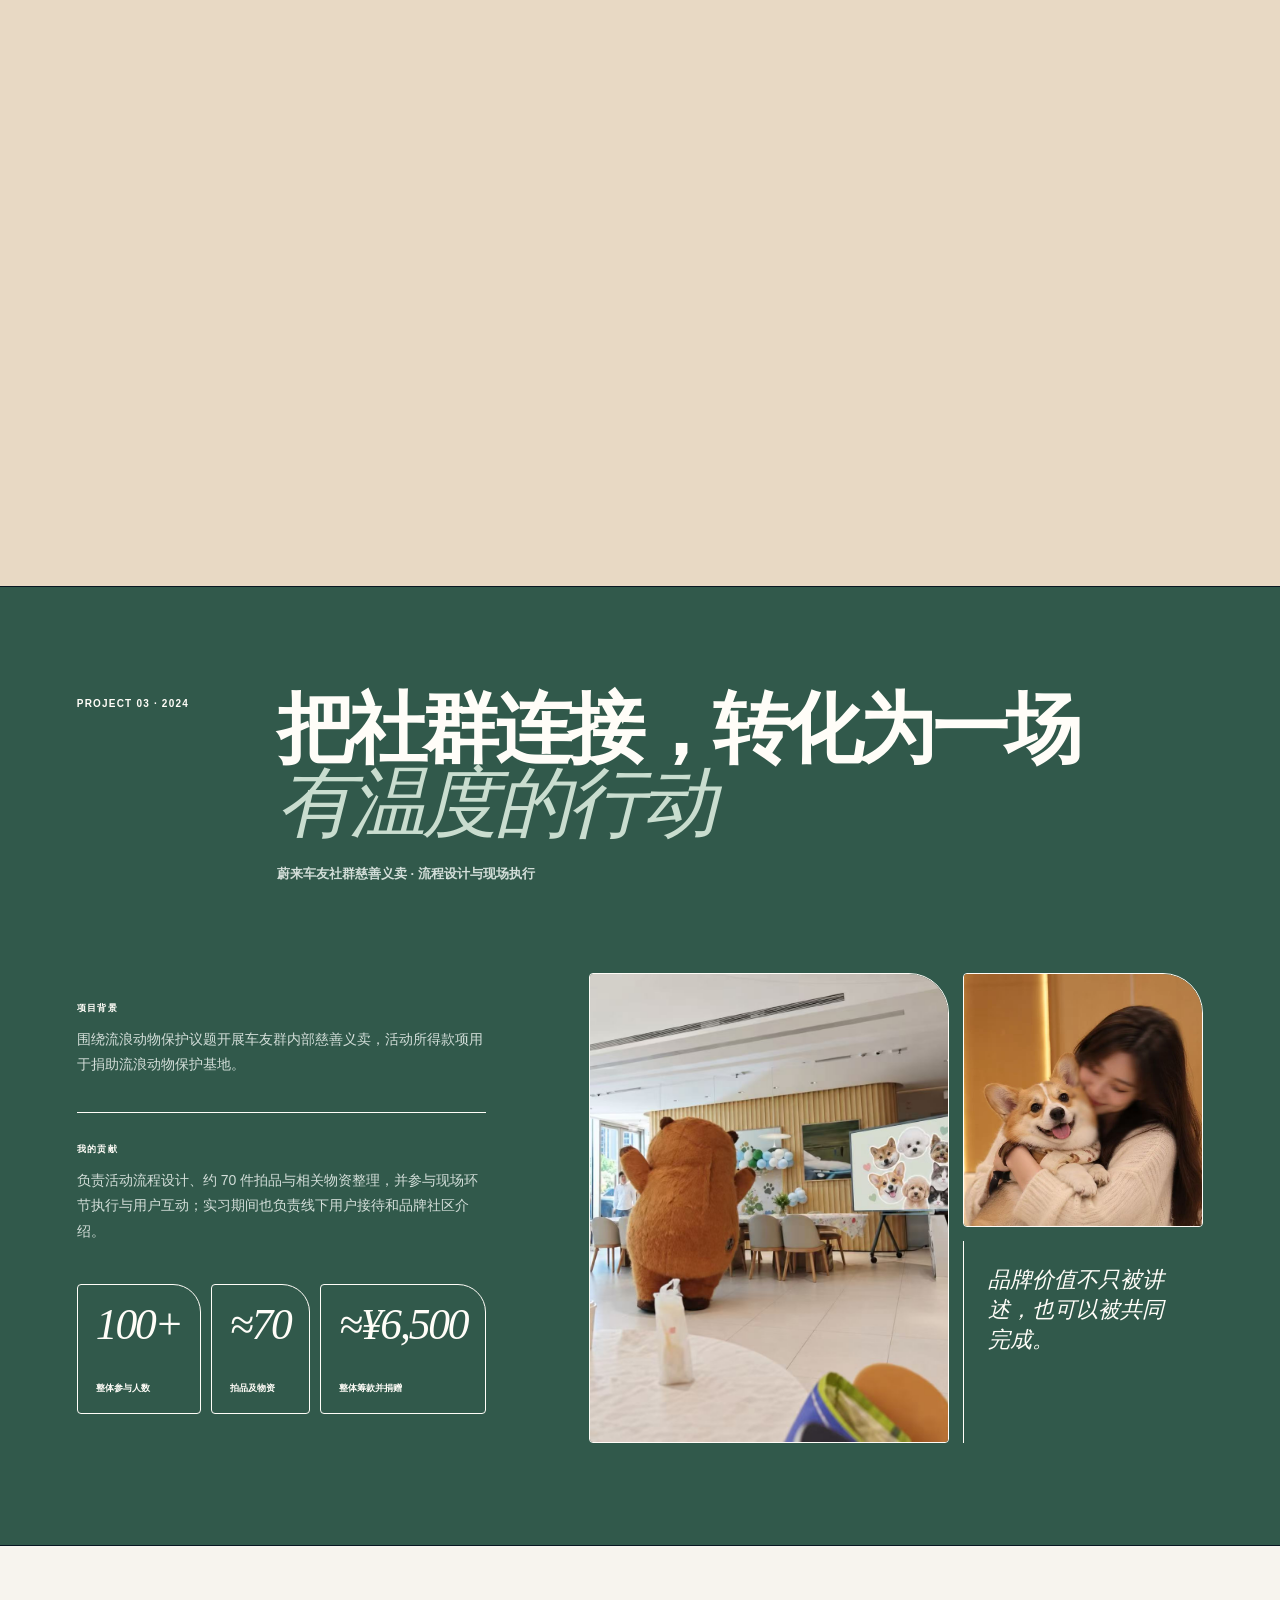
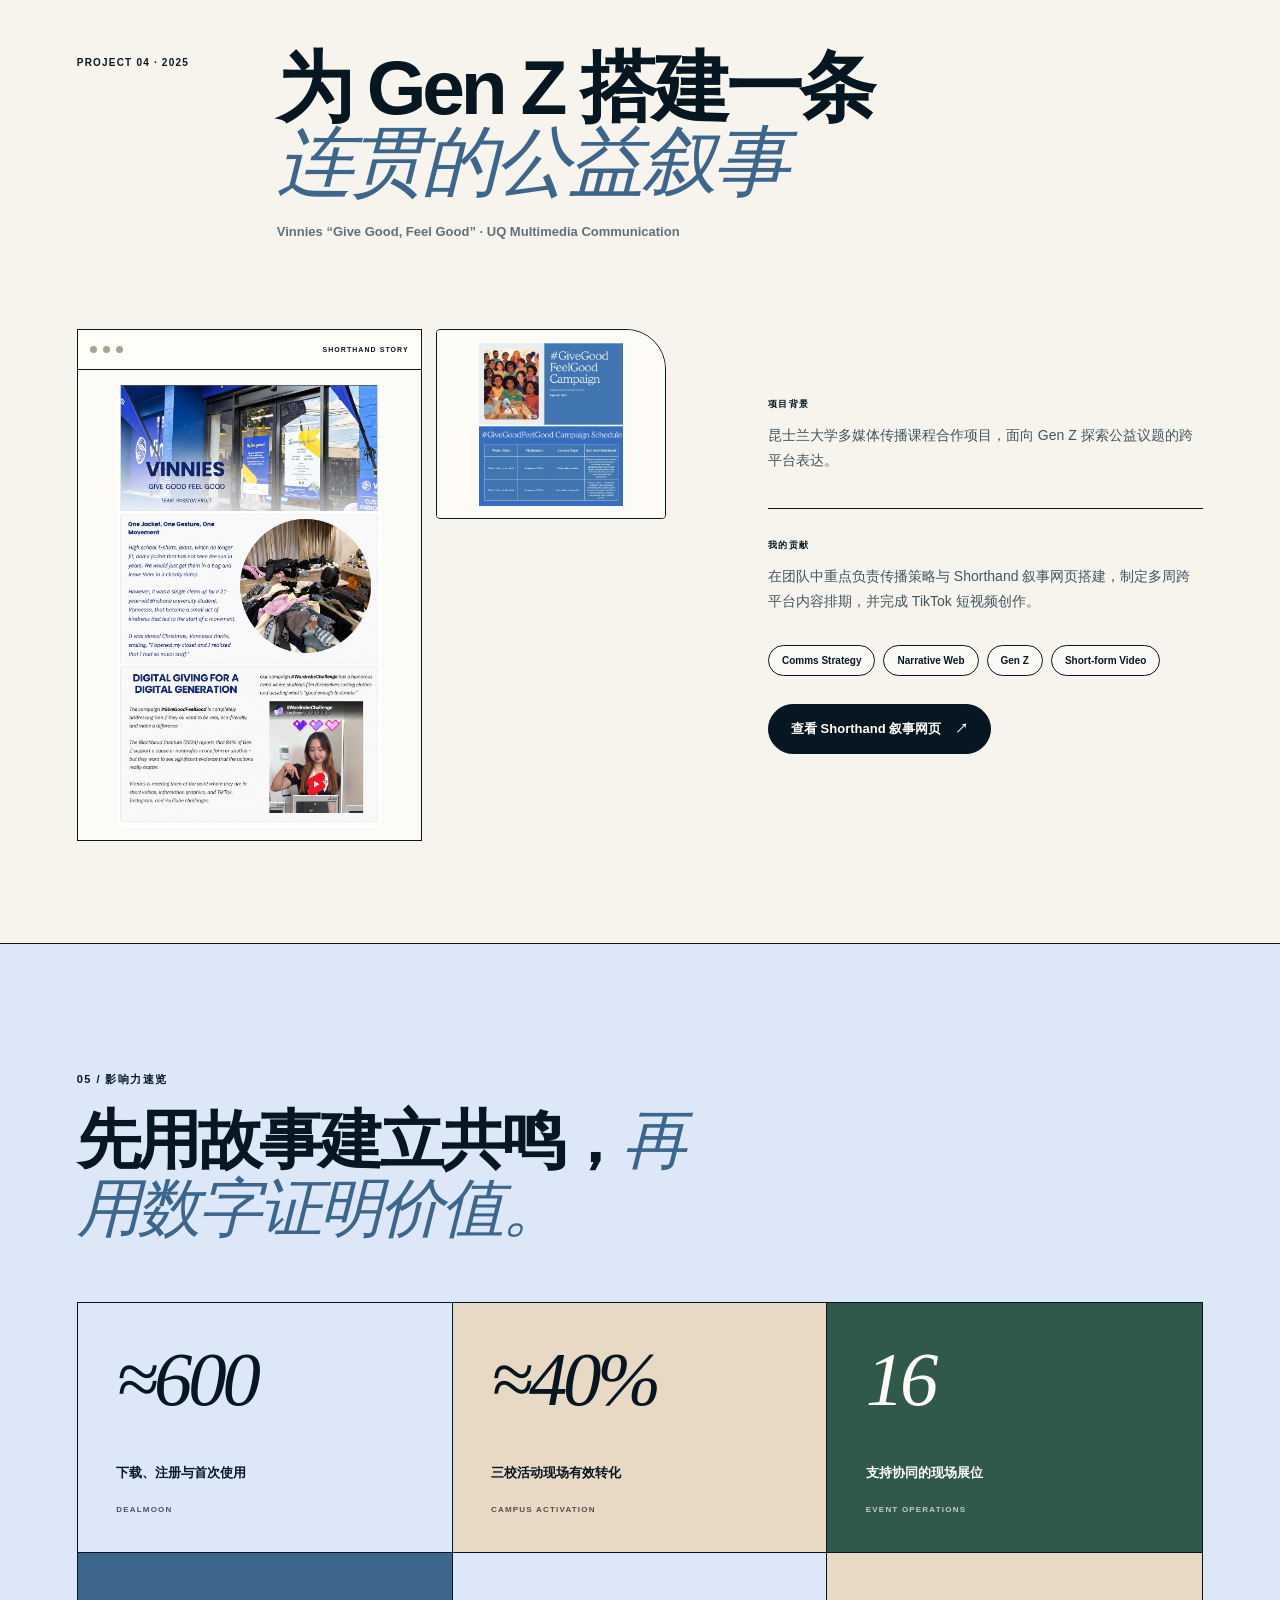
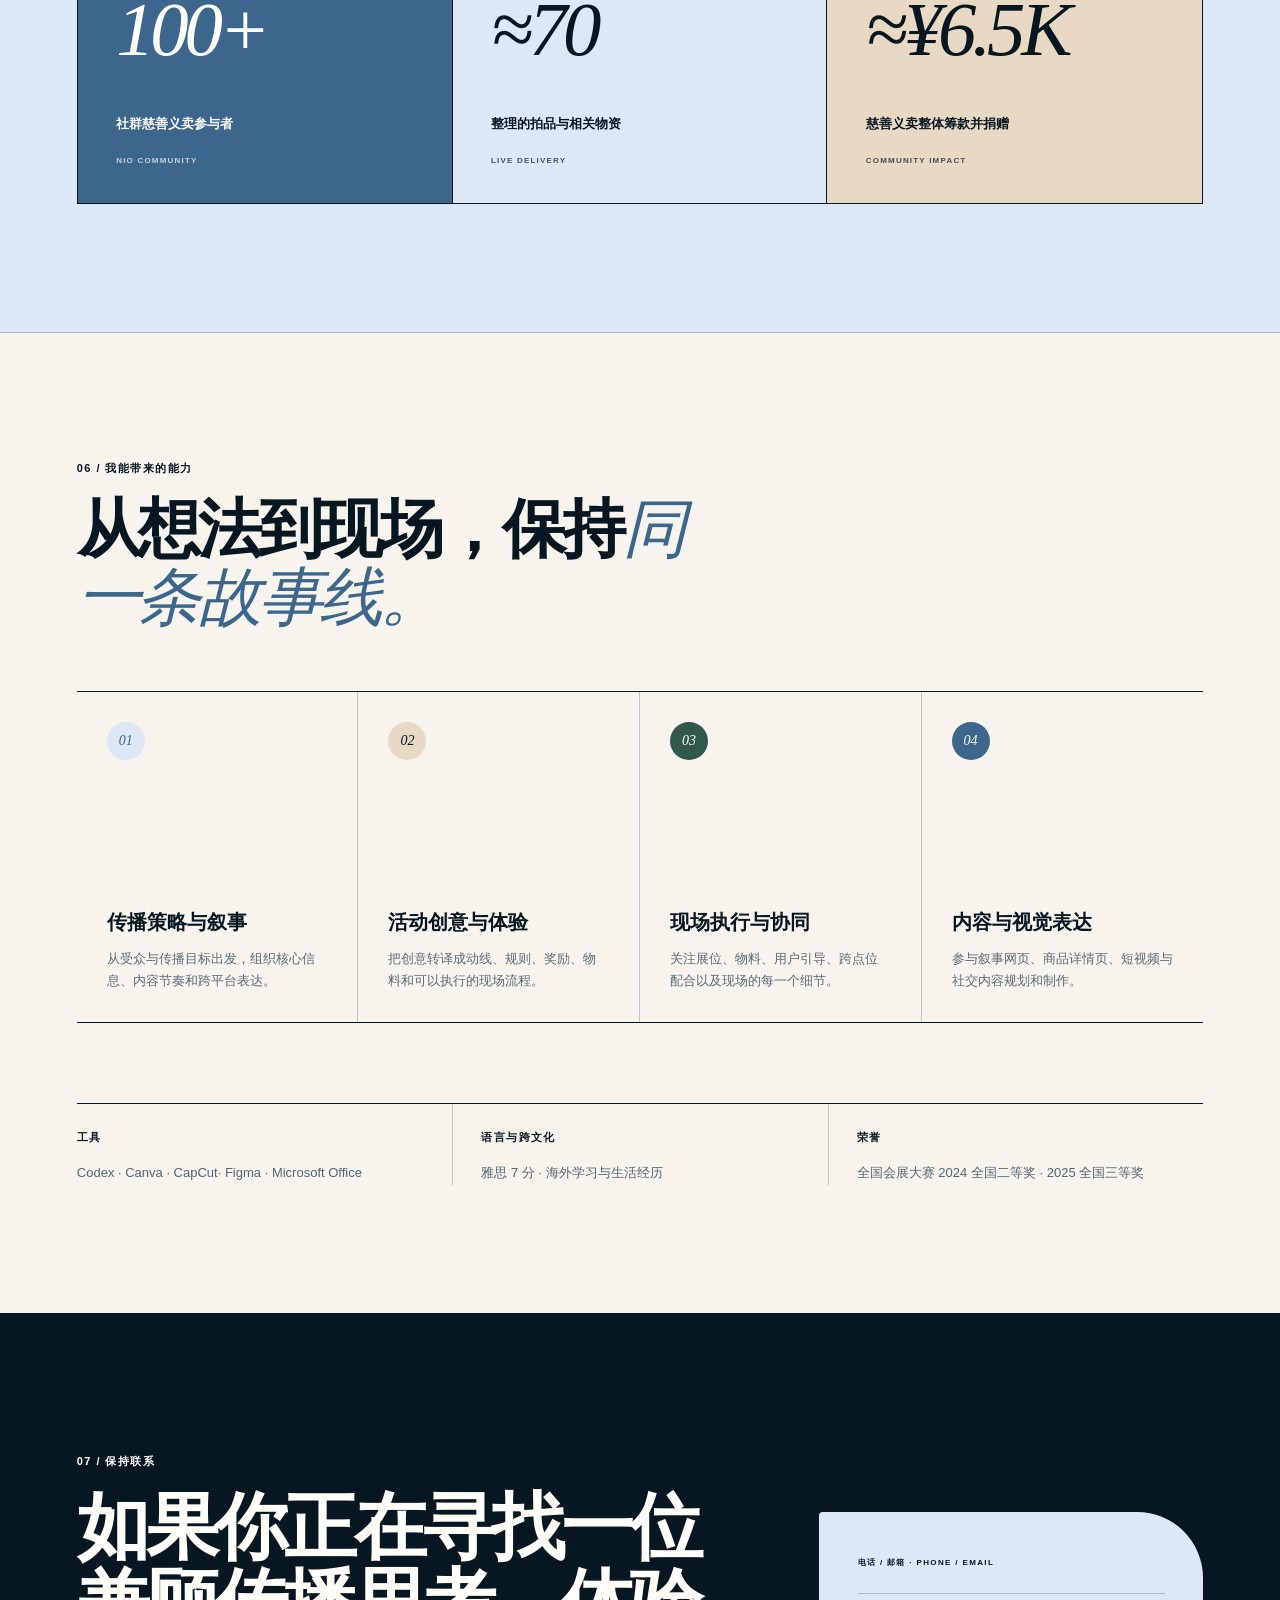
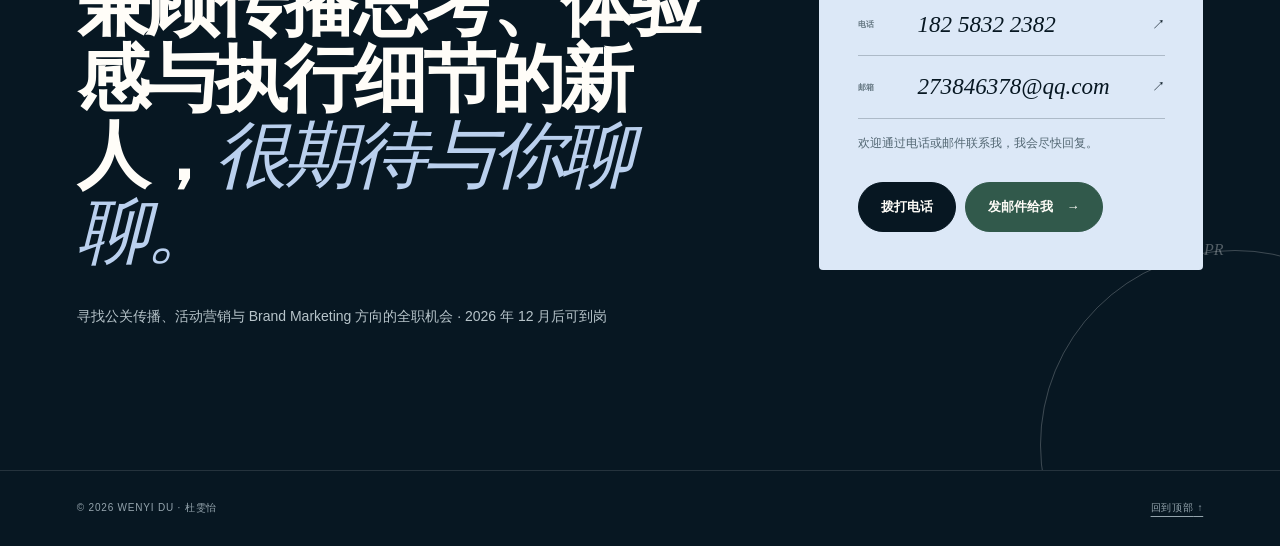
==== commit 87f602c0: "Add files via upload" ====
--- a/index.html
+++ b/index.html
@@ -308,10 +308,34 @@
         <p><span class="i18n zh">寻找公关传播、活动营销与 Brand Marketing 方向的全职机会 · 2026 年 12 月后可到岗</span><span class="i18n en">Open to full-time opportunities in PR, event marketing and brand marketing · Available after December 2026</span></p>
       </div>
       <div class="contact-card reveal">
-        <span class="contact-label">EMAIL</span>
-        <a href="mailto:273846378@qq.com">273846378@qq.com <span aria-hidden="true">↗</span></a>
-        <p><span class="i18n zh">如果您感兴趣，请通过邮箱/电话联系我</span><span class="i18n en">Email is the best way to reach me.</span></p>
-        <a class="button button-primary" href="mailto:273846378@qq.com"><span class="i18n zh">发邮件给我</span><span class="i18n en">Email me</span><span aria-hidden="true">→</span></a>
+        <div class="contact-channel" data-contact-lang="zh">
+          <span class="contact-label">电话 / 邮箱 · PHONE / EMAIL</span>
+          <div class="contact-methods">
+            <a class="contact-method" href="tel:+8618258322382">
+              <small>电话</small><strong>182 5832 2382</strong><span aria-hidden="true">↗</span>
+            </a>
+            <a class="contact-method" href="mailto:273846378@qq.com">
+              <small>邮箱</small><strong>273846378@qq.com</strong><span aria-hidden="true">↗</span>
+            </a>
+          </div>
+          <p>欢迎通过电话或邮件联系我，我会尽快回复。</p>
+          <div class="contact-actions">
+            <a class="button button-dark" href="tel:+8618258322382">拨打电话</a>
+            <a class="button button-primary" href="mailto:273846378@qq.com">发邮件给我 <span aria-hidden="true">→</span></a>
+          </div>
+        </div>
+        <div class="contact-channel" data-contact-lang="en" hidden>
+          <span class="contact-label">EMAIL</span>
+          <div class="contact-methods">
+            <a class="contact-method contact-method-single" href="mailto:Vanessadu637@gmail.com">
+              <strong>Vanessadu637@gmail.com</strong><span aria-hidden="true">↗</span>
+            </a>
+          </div>
+          <p>Email is the best way to reach me. I’ll get back to you as soon as possible.</p>
+          <div class="contact-actions">
+            <a class="button button-primary" href="mailto:Vanessadu637@gmail.com">Email me <span aria-hidden="true">→</span></a>
+          </div>
+        </div>
       </div>
       <div class="contact-orbit" aria-hidden="true"><span>PR</span><span>EVENTS</span><span>MARKETING</span></div>
     </section>
@@ -325,4 +349,4 @@
   <script src="script.js"></script>
 
 
-</body></html>+</body></html>
--- a/styles.css
+++ b/styles.css
@@ -212,6 +212,10 @@
 .slot-no { position: absolute; left: 18px; top: 16px; font-size: 8px; font-weight: 850; letter-spacing: .14em; }
 .media-slot strong { font: italic 500 clamp(20px, 2.2vw, 32px)/1.15 var(--serif); }
 .media-slot small { margin-top: 8px; font-size: 9px; opacity: .7; }
+.media-slot.has-image { padding: 0; border-style: solid; background: #d8e1e5; }
+.media-slot.has-image::before { display: none; }
+.media-slot.has-image > img { position: absolute; inset: 0; width: 100%; height: 100%; display: block; object-fit: cover; }
+.media-slot.has-image[data-fit="contain"] > img { object-fit: contain; padding: 12px; background: rgba(255,253,248,.92); }
 .journey-diagram, .process-strip { padding: 20px 14px; display: flex; align-items: center; justify-content: space-between; gap: 6px; border: 1px solid currentColor; background: rgba(255,255,255,.25); font-size: 7px; font-weight: 900; letter-spacing: .08em; }
 .journey-diagram i, .process-strip i { font-style: normal; opacity: .55; }
 .project-tags { display: flex; flex-wrap: wrap; gap: 8px; margin-top: 30px; }
@@ -266,8 +270,17 @@
 .contact-copy > p:last-child { max-width: 700px; margin: 34px 0 0; color: #b7c4ca; font-size: 14px; line-height: 1.75; }
 .contact-card { position: relative; z-index: 2; padding: clamp(26px, 3vw, 42px); background: var(--mist); color: var(--ink); border-radius: 4px 66px 4px 4px; transform: rotate(1.5deg); }
 .contact-label { font-size: 8px; font-weight: 900; letter-spacing: .17em; }
-.contact-card > a:not(.button) { display: flex; justify-content: space-between; gap: 16px; margin-top: 30px; font: italic 500 clamp(19px, 2vw, 30px)/1.2 var(--serif); text-underline-offset: 6px; }
+.contact-channel[hidden] { display: none; }
+.contact-methods { margin-top: 24px; border-top: 1px solid rgba(7,23,34,.22); }
+.contact-method { display: grid; grid-template-columns: 48px minmax(0, 1fr) auto; gap: 12px; align-items: center; padding: 17px 0; border-bottom: 1px solid rgba(7,23,34,.22); color: inherit; text-decoration: none; }
+.contact-method-single { grid-template-columns: minmax(0, 1fr) auto; }
+.contact-method small { color: #647681; font-size: 8px; font-weight: 850; letter-spacing: .1em; text-transform: uppercase; }
+.contact-method strong { min-width: 0; font: italic 500 clamp(18px, 1.8vw, 27px)/1.2 var(--serif); overflow-wrap: anywhere; }
+.contact-method > span { font-size: 13px; transition: transform .2s ease; }
+.contact-method:hover > span { transform: translate(3px, -3px); }
 .contact-card p { margin: 16px 0 30px; color: #536773; font-size: 12px; }
+.contact-actions { display: flex; flex-wrap: wrap; gap: 9px; }
+.contact-actions .button { flex: 0 0 auto; height: 50px; min-height: 50px; margin-top: 0; white-space: nowrap; }
 .contact-orbit { position: absolute; width: 390px; height: 390px; right: -150px; bottom: -170px; border: 1px solid rgba(255,255,255,.22); border-radius: 50%; animation: orbit 30s linear infinite; }
 .contact-orbit span { position: absolute; color: rgba(255,255,255,.3); font: italic 500 16px/1 var(--serif); }
 .contact-orbit span:nth-child(1) { left: 42%; top: -9px; }
@@ -358,7 +371,9 @@
 
   .contact { min-height: auto; padding-block: 96px; }
   .contact-card { padding: 26px 22px; border-radius: 4px 42px 4px 4px; transform: none; }
-  .contact-card > a:not(.button) { font-size: 18px; word-break: break-all; }
+  .contact-method { grid-template-columns: 42px minmax(0, 1fr) auto; gap: 8px; }
+  .contact-method strong { font-size: 18px; }
+  .contact-actions .button { flex: 0 0 auto; }
   footer { min-height: 96px; align-items: flex-start; flex-direction: column; justify-content: center; }
 }
 
